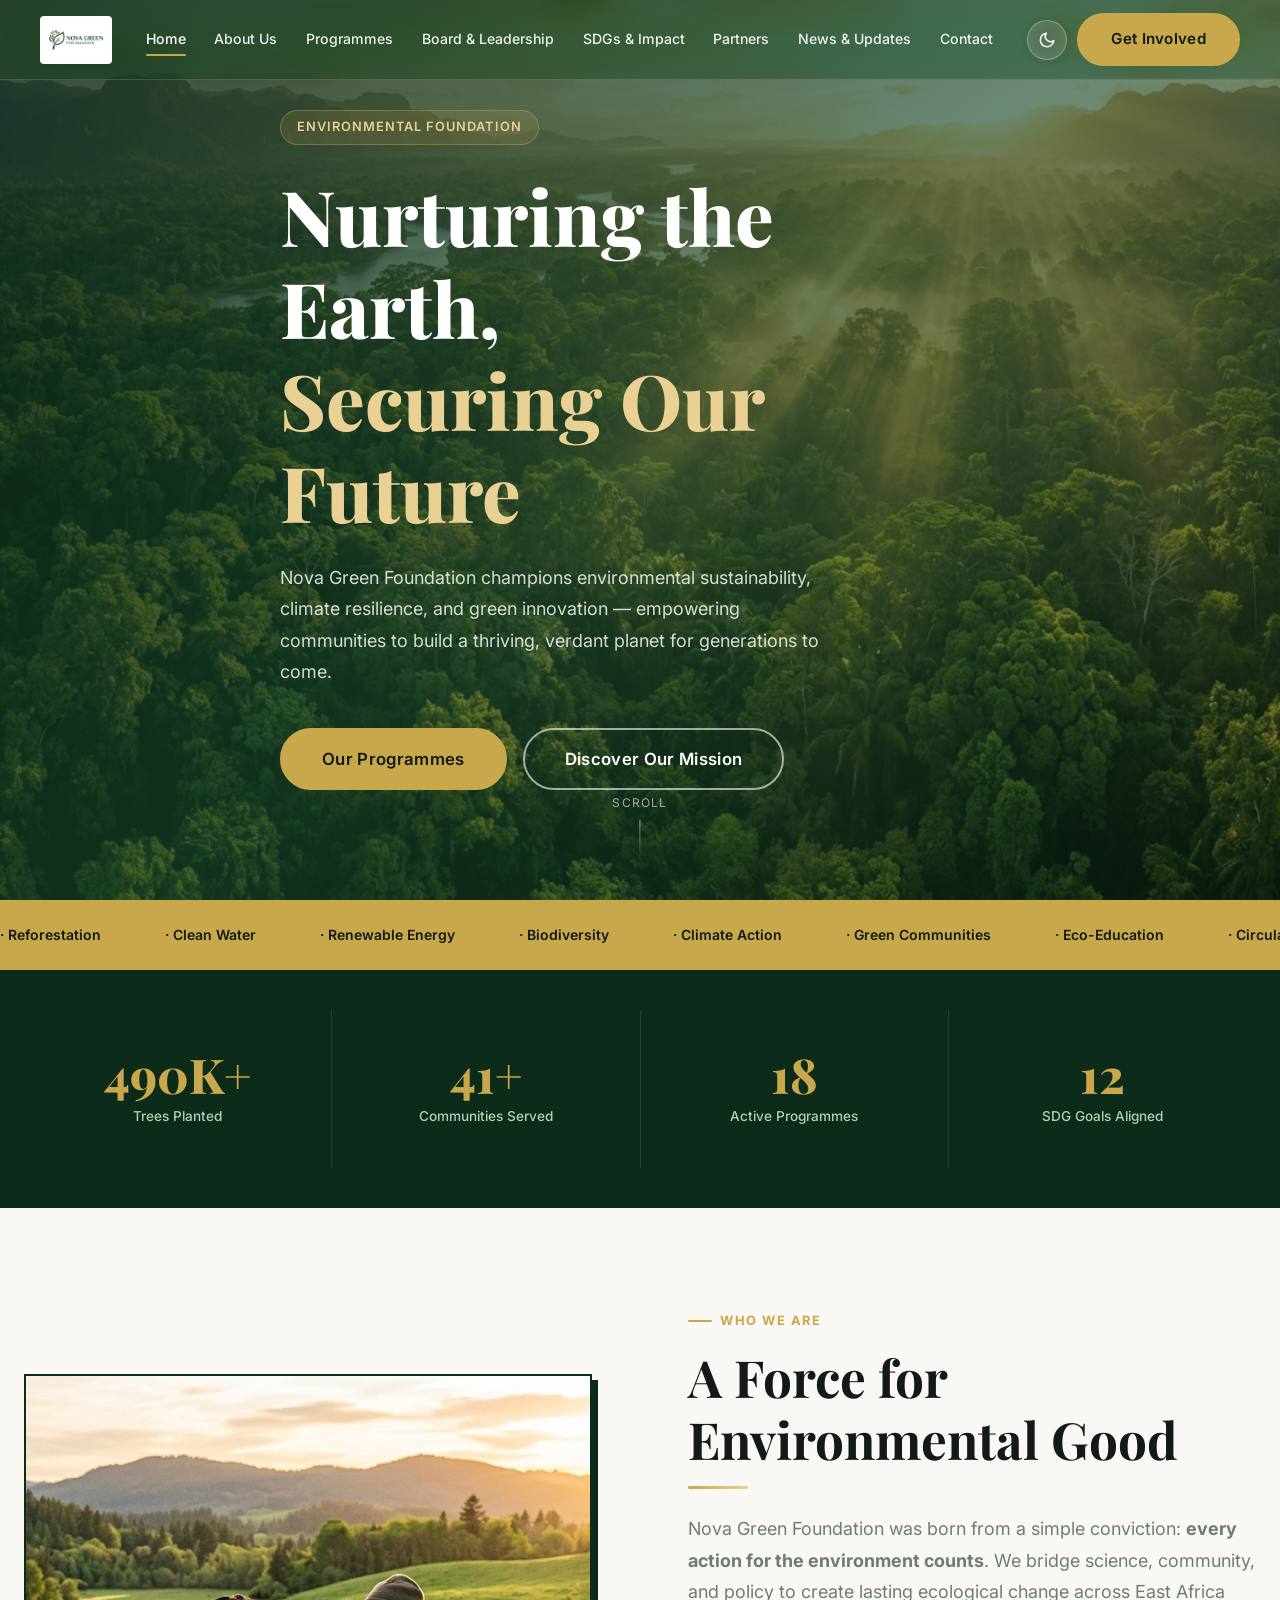
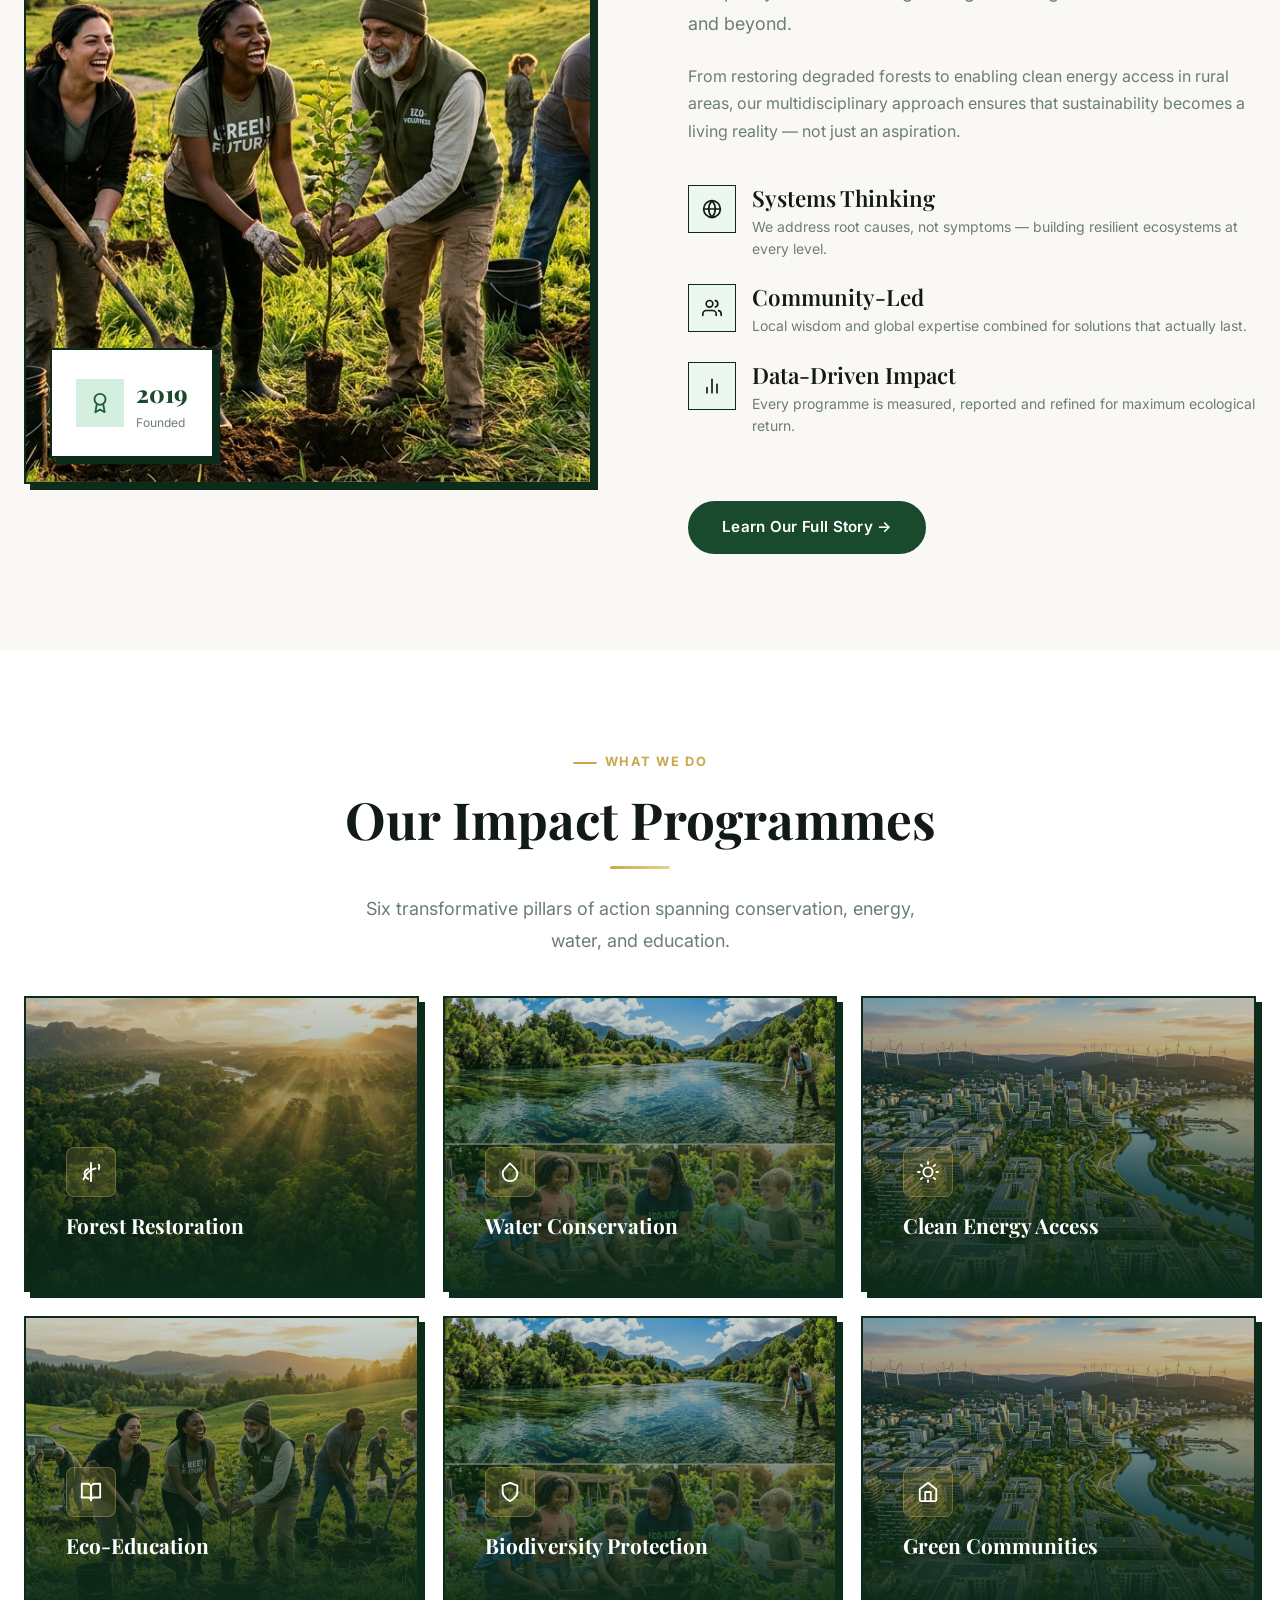
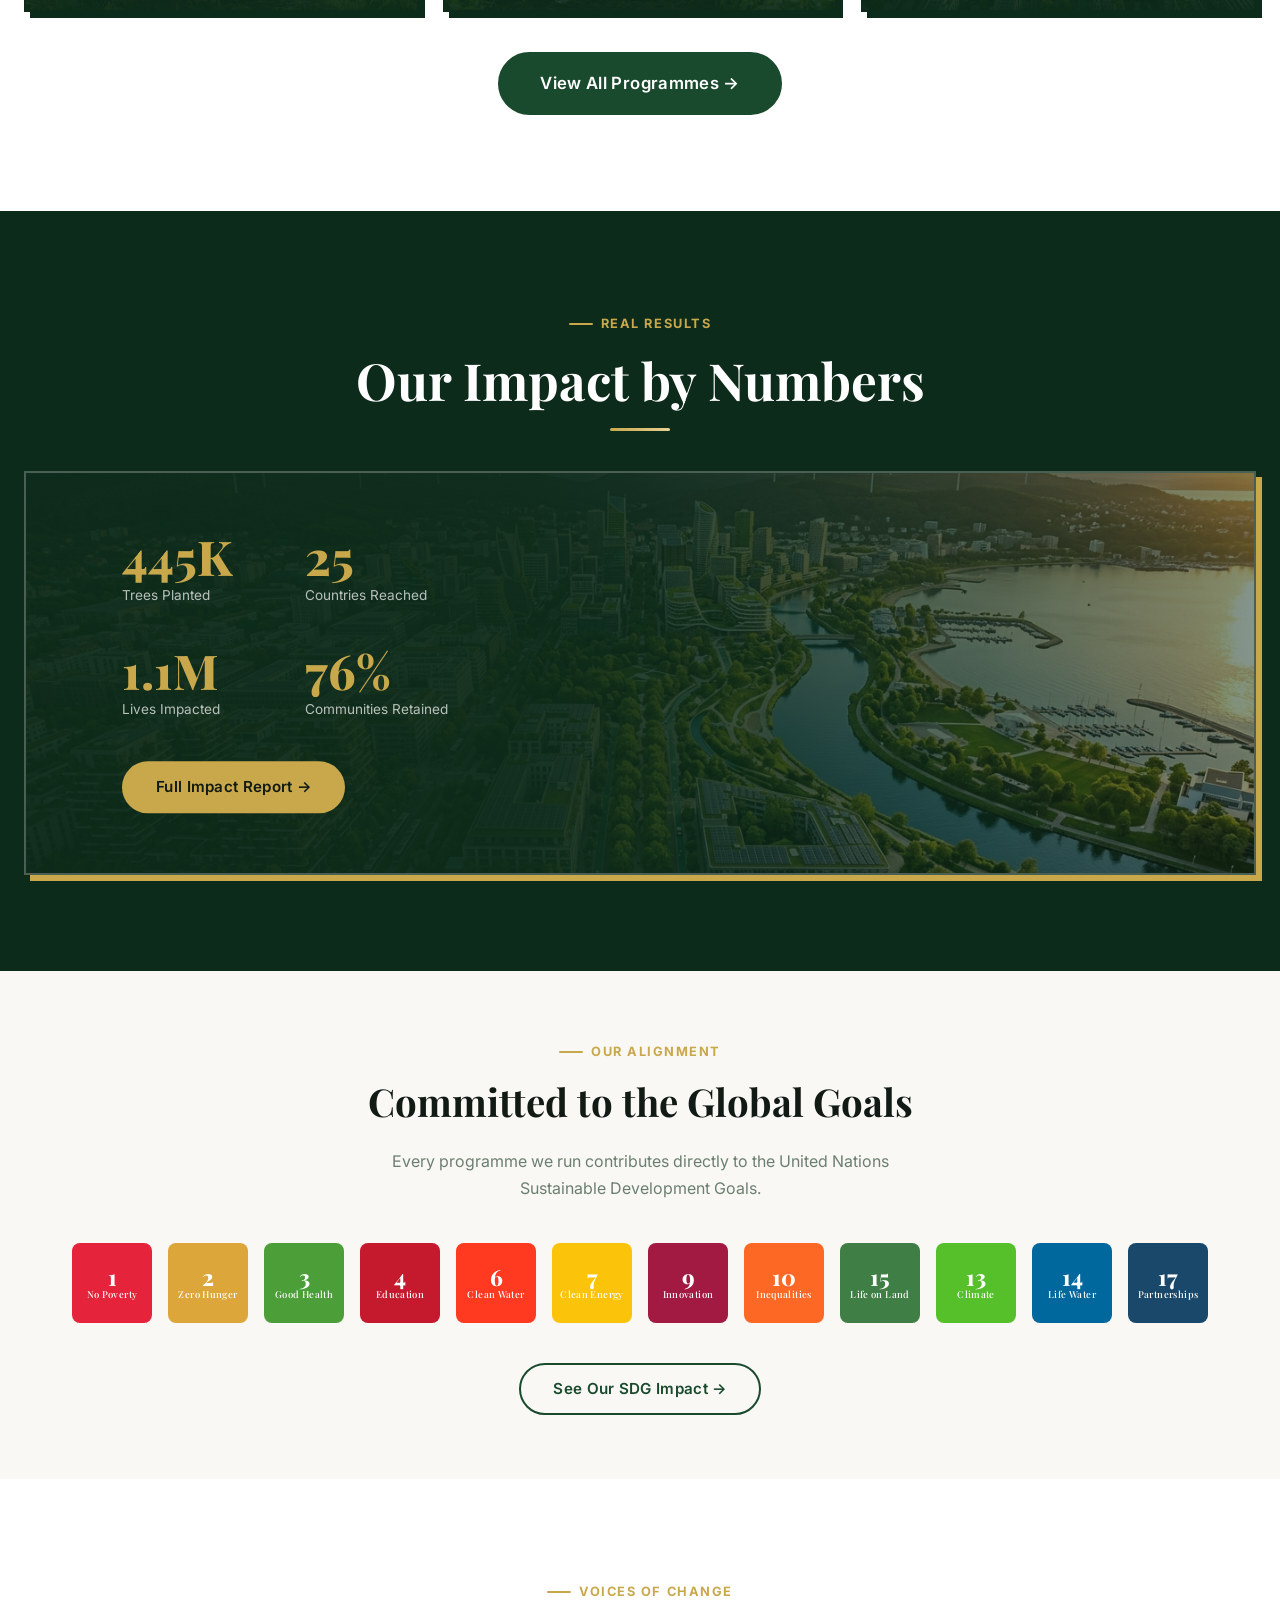
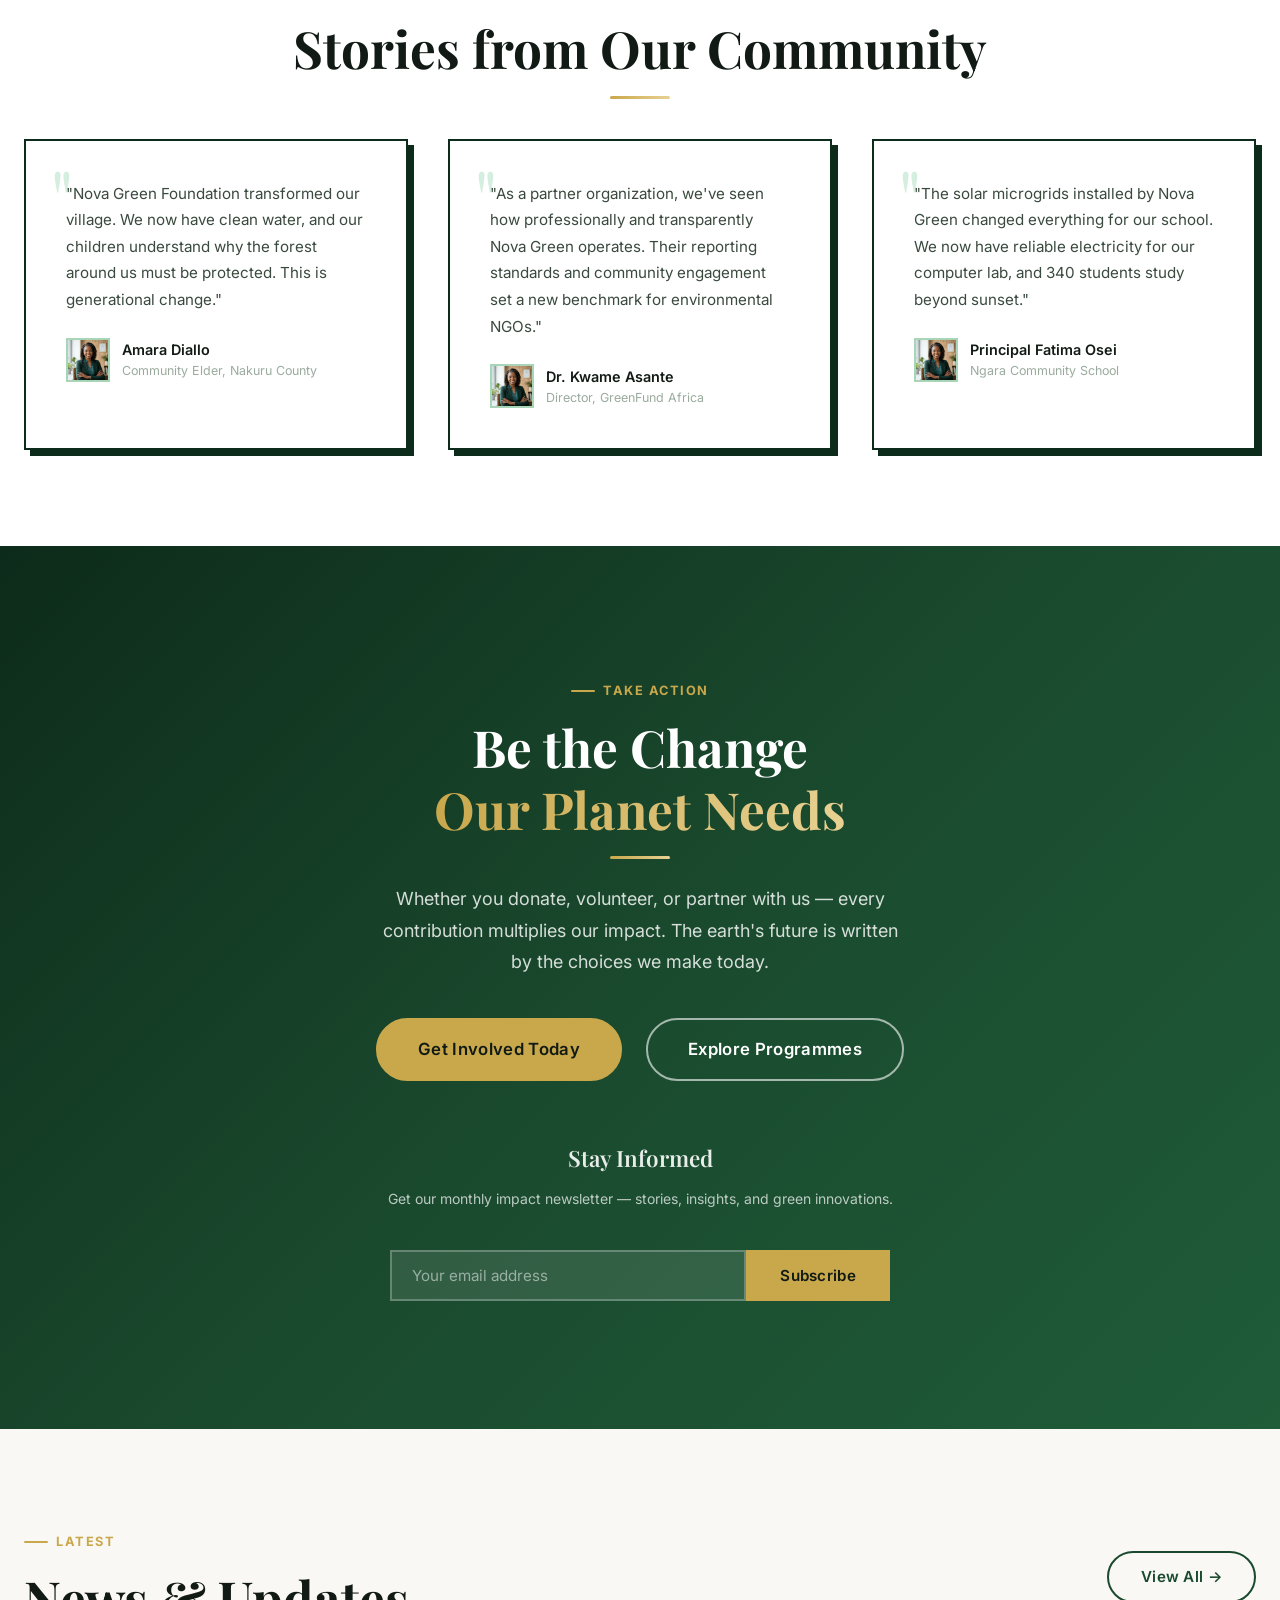
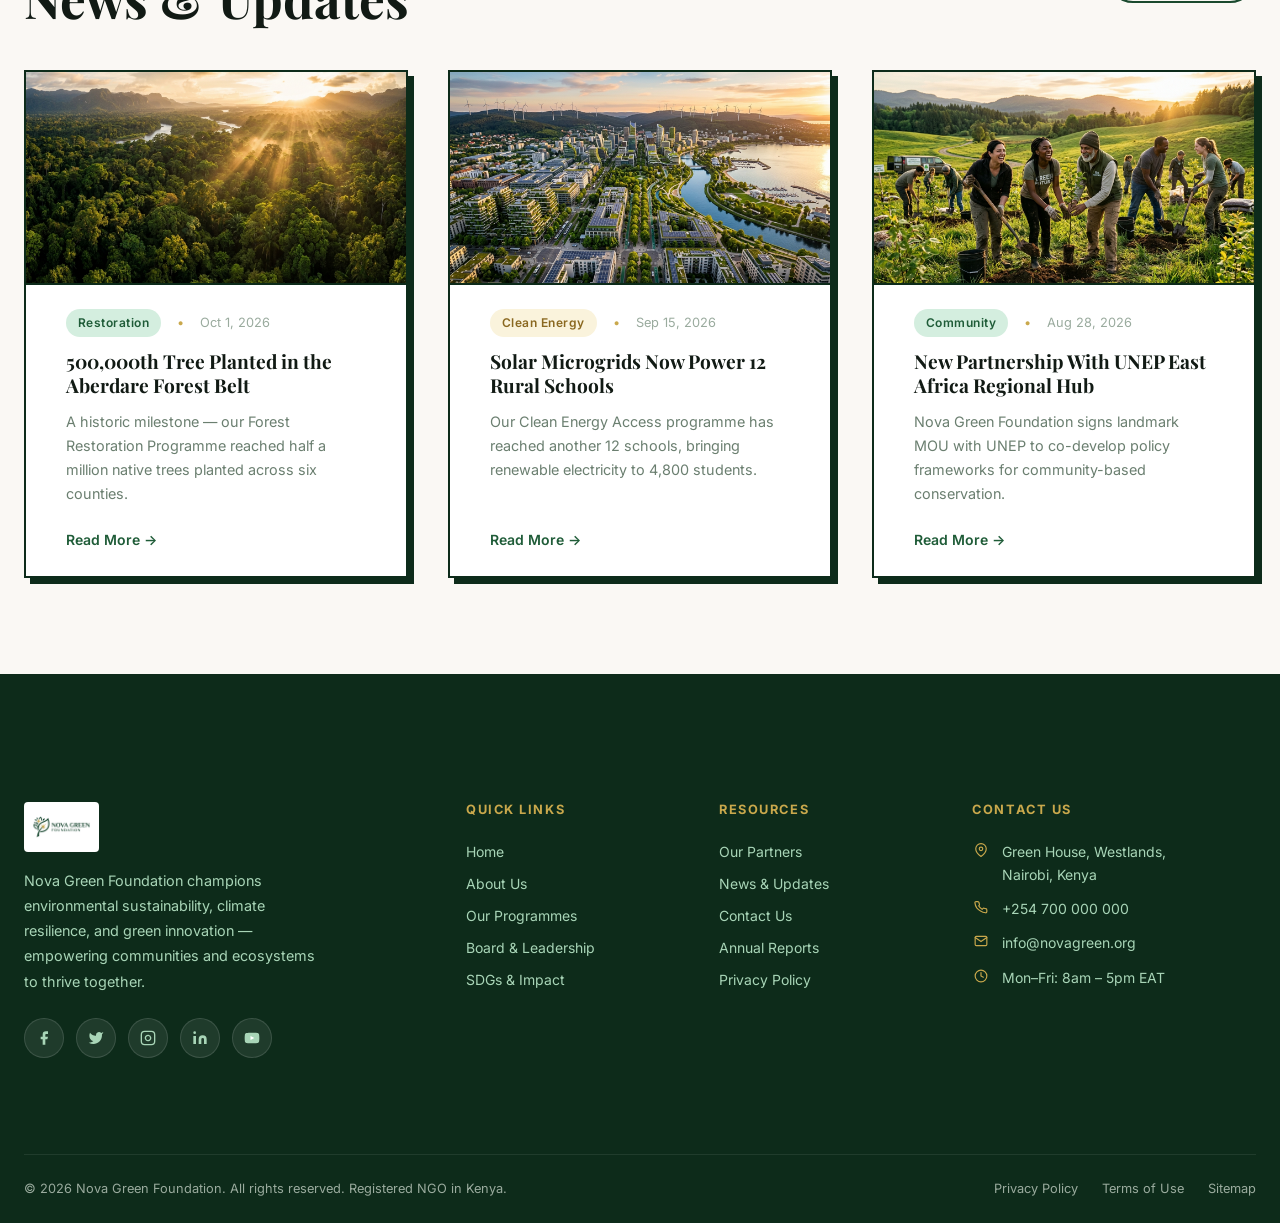
==== index.html @ bece1adc "First version of NOVA site" ====
<!DOCTYPE html>
<html lang="en">
<head>
  <meta charset="UTF-8">
  <meta name="viewport" content="width=device-width, initial-scale=1.0">
  <meta name="description" content="Nova Green Foundation — Championing environmental sustainability, climate action, and green innovation for a thriving planet. Join us in building a greener tomorrow.">
  <meta property="og:title" content="Nova Green Foundation | Building a Greener Tomorrow">
  <meta property="og:description" content="Environmental conservation and sustainability foundation committed to SDGs, climate resilience, and green communities.">
  <meta property="og:type" content="website">
  <title>Nova Green Foundation | Building a Greener Tomorrow</title>
  <script>
    (function() {
      try {
        var s = localStorage.getItem('nova-theme');
        var d = window.matchMedia && window.matchMedia('(prefers-color-scheme: dark)').matches;
        document.documentElement.setAttribute('data-theme', s || (d ? 'dark' : 'light'));
      } catch (e) {}
    })();
  </script>
  <link rel="stylesheet" href="css/global.css">
  <style>
    /* ── Homepage-specific styles ── */
    .home-hero { min-height: 100vh; display: flex; align-items: center; }
    .hero-badge {
      display: inline-flex; align-items: center; gap: 0.5rem;
      background: rgba(201,168,76,0.15); border: 1px solid rgba(201,168,76,0.4);
      color: var(--gold-300); padding: 0.4rem 1rem; border-radius: var(--radius-pill);
      font-size: 0.8rem; font-weight: 600; letter-spacing: 0.08em;
      text-transform: uppercase; margin-bottom: var(--space-md);
    }
    .hero-title { color: white; margin-bottom: var(--space-md); max-width: 720px; }
    .hero-title em { font-style: normal; color: var(--gold-300); }
    .hero-subtitle { color: rgba(255,255,255,0.82); max-width: 560px; margin-bottom: var(--space-lg); }
    .hero-actions { display: flex; gap: var(--space-sm); flex-wrap: wrap; }
    .hero-scroll {
      position: absolute; bottom: 2.5rem; left: 50%;
      transform: translateX(-50%);
      display: flex; flex-direction: column; align-items: center; gap: 0.5rem;
      color: rgba(255,255,255,0.6); font-size: 0.75rem; letter-spacing: 0.1em;
      text-transform: uppercase; cursor: pointer; z-index: 3;
    }
    .scroll-line {
      width: 1px; height: 40px;
      background: linear-gradient(to bottom, rgba(255,255,255,0.6), transparent);
      animation: float 2s ease-in-out infinite;
    }

    /* Mission strip */
    .mission-strip {
      background: var(--accent);
      padding: var(--space-md) 0;
      overflow: hidden;
    }
    .mission-strip-inner {
      display: flex;
      gap: var(--space-xl);
      white-space: nowrap;
      animation: marquee 30s linear infinite;
    }
    @keyframes marquee {
      0% { transform: translateX(0); }
      100% { transform: translateX(-50%); }
    }
    .mission-strip-item {
      display: inline-flex; align-items: center; gap: 0.5rem;
      font-size: 0.875rem; font-weight: 600; color: var(--dark-text);
    }

    /* About section */
    .about-home-grid {
      display: grid; grid-template-columns: 1fr 1fr; gap: var(--space-2xl); align-items: center;
    }
    .about-img-wrapper {
      position: relative; border-radius: 0 !important; overflow: hidden;
      aspect-ratio: 4/5;
      border: 2px solid var(--forest-900);
      box-shadow: 6px 6px 0px var(--forest-900);
    }
    [data-theme="dark"] .about-img-wrapper {
      border-color: rgba(255, 255, 255, 0.25);
      box-shadow: 6px 6px 0px var(--accent);
    }
    .about-img-wrapper img { width: 100%; height: 100%; object-fit: cover; }
    .about-img-badge {
      position: absolute; bottom: var(--space-md); left: var(--space-md);
      background: var(--card-bg); border: 2px solid var(--forest-900);
      border-radius: 0 !important; padding: var(--space-md);
      box-shadow: 4px 4px 0px var(--forest-900);
      display: flex; align-items: center; gap: 0.75rem;
    }
    [data-theme="dark"] .about-img-badge {
      background: #091a12;
      border-color: rgba(255, 255, 255, 0.25);
      box-shadow: 4px 4px 0px var(--accent);
    }
    .about-img-badge-icon {
      width: 48px; height: 48px; background: var(--forest-100);
      border-radius: 0; display: flex; align-items: center; justify-content: center;
      font-size: 1.4rem;
    }
    .about-img-badge-text { font-size: 0.8rem; }
    .about-img-badge-num {
      font-family: var(--font-serif); font-size: 1.5rem; font-weight: 800; color: var(--forest-800);
    }

    /* Values */
    .value-item {
      display: flex; gap: var(--space-sm); margin-bottom: var(--space-md);
    }
    .value-icon {
      width: 48px; height: 48px; min-width: 48px;
      background: var(--forest-50); border: 1px solid var(--forest-900);
      border-radius: 0;
      display: flex; align-items: center; justify-content: center; font-size: 1.2rem;
    }
    [data-theme="dark"] .value-icon {
      background: #0d1e14;
      border-color: rgba(255, 255, 255, 0.2);
    }

    /* Impact section */
    .impact-visual {
      position: relative; border-radius: 0 !important; overflow: hidden; aspect-ratio: 16/9;
      border: 2px solid var(--forest-900);
      box-shadow: 6px 6px 0px var(--forest-900);
    }
    [data-theme="dark"] .impact-visual {
      border-color: rgba(255, 255, 255, 0.25);
      box-shadow: 6px 6px 0px var(--accent);
    }
    .impact-visual img { width: 100%; height: 100%; object-fit: cover; }
    .impact-visual-overlay {
      position: absolute; inset: 0;
      background: linear-gradient(to right, rgba(13,43,26,0.9) 0%, rgba(13,43,26,0.4) 100%);
    }
    .impact-numbers-overlay {
      position: absolute; left: var(--space-2xl); top: 50%; transform: translateY(-50%);
    }

    /* SDG strip */
    .sdg-strip { display: flex; gap: var(--space-sm); flex-wrap: wrap; justify-content: center; }

    /* CTA section */
    .cta-section {
      background: linear-gradient(135deg, var(--forest-900) 0%, var(--forest-800) 50%, var(--forest-700) 100%);
      padding: var(--space-3xl) 0;
      position: relative; overflow: hidden;
    }
    .cta-section::before {
      content: '';
      position: absolute; font-size: 20rem; opacity: 0.03;
      right: -5rem; bottom: -5rem; line-height: 1;
    }

    /* Newsletter */
    .newsletter-form {
      display: flex; gap: 0; max-width: 500px; margin: var(--space-lg) auto 0;
    }
    .newsletter-form .form-input {
      border-radius: 0;
      border: 2px solid rgba(255,255,255,0.25); background: rgba(255,255,255,0.1);
      color: white; flex: 1;
    }
    .newsletter-form .form-input::placeholder { color: rgba(255,255,255,0.5); }
    .newsletter-form .form-input:focus { border-color: var(--accent); box-shadow: none; background: rgba(255,255,255,0.15); }
    .newsletter-form .btn { border-radius: 0; }

    /* Testimonials */
    .testimonial-card {
      background: var(--card-bg); border-radius: 0 !important; padding: var(--space-lg);
      border: 2px solid var(--forest-900) !important;
      box-shadow: 6px 6px 0px var(--forest-900) !important;
      position: relative;
      transition: transform 0.15s ease, box-shadow 0.15s ease !important;
    }
    .testimonial-card:hover {
      transform: translate(-3px, -3px) !important;
      box-shadow: 9px 9px 0px var(--forest-900) !important;
    }
    [data-theme="dark"] .testimonial-card {
      background: #091a12 !important;
      border-color: rgba(255, 255, 255, 0.25) !important;
      box-shadow: 6px 6px 0px var(--accent) !important;
    }
    [data-theme="dark"] .testimonial-card:hover {
      box-shadow: 9px 9px 0px var(--accent) !important;
    }
    .testimonial-card::before {
      content: '"'; font-family: var(--font-serif); font-size: 5rem; line-height: 1;
      color: var(--forest-100); position: absolute; top: 1rem; left: 1.5rem;
    }
    [data-theme="dark"] .testimonial-card::before {
      color: rgba(255, 255, 255, 0.08);
    }
    .testimonial-text {
      font-size: 0.95rem; line-height: 1.75; color: var(--mid-text);
      margin-bottom: var(--space-md); position: relative; z-index: 1;
    }
    .testimonial-author { display: flex; align-items: center; gap: 0.75rem; }
    .testimonial-avatar {
      width: 44px; height: 44px; border-radius: 0; object-fit: cover;
      border: 1px solid var(--forest-900);
      border: 2px solid var(--forest-200);
    }
    .testimonial-name { font-weight: 600; font-size: 0.9rem; }
    .testimonial-role { font-size: 0.78rem; color: var(--muted-text); }

    @media (max-width: 768px) {
      .about-home-grid { grid-template-columns: 1fr; }
      .impact-numbers-overlay { left: var(--space-md); }
      .newsletter-form { flex-direction: column; }
      .newsletter-form .form-input { border-radius: var(--radius-pill); }
      .newsletter-form .btn { border-radius: var(--radius-pill); }
    }
  </style>
</head>
<body>

  <!-- Navigation -->
  <nav class="navbar transparent" id="navbar" role="navigation" aria-label="Main navigation">
    <div class="nav-inner">
      <a href="index.html" class="nav-logo" aria-label="Nova Green Foundation Home">
        <img src="assets/images/logo.jpg" alt="Nova Green Foundation Logo">
      </a>
      <div class="nav-links" role="menubar">
        <a href="index.html"              class="nav-link active"  role="menuitem" data-page="home">Home</a>
        <a href="pages/about.html"        class="nav-link"         role="menuitem" data-page="about">About Us</a>
        <a href="pages/programmes.html"   class="nav-link"         role="menuitem" data-page="programmes">Programmes</a>
        <a href="pages/board.html"        class="nav-link"         role="menuitem" data-page="board">Board & Leadership</a>
        <a href="pages/sdgs.html"         class="nav-link"         role="menuitem" data-page="sdgs">SDGs & Impact</a>
        <a href="pages/partners.html"     class="nav-link"         role="menuitem" data-page="partners">Partners</a>
        <a href="pages/news.html"         class="nav-link"         role="menuitem" data-page="news">News & Updates</a>
        <a href="pages/contact.html"      class="nav-link"         role="menuitem" data-page="contact">Contact</a>
      </div>
      <div class="nav-actions">
        <button class="theme-toggle" id="theme-toggle" aria-label="Toggle light or dark theme" title="Toggle theme">
          <span class="theme-icon sun-icon" aria-hidden="true"><svg width="18" height="18" viewBox="0 0 24 24" fill="none" stroke="currentColor" stroke-width="2" stroke-linecap="round" stroke-linejoin="round"><circle cx="12" cy="12" r="5"></circle><line x1="12" y1="1" x2="12" y2="3"></line><line x1="12" y1="21" x2="12" y2="23"></line><line x1="4.22" y1="4.22" x2="5.64" y2="5.64"></line><line x1="18.36" y1="18.36" x2="19.78" y2="19.78"></line><line x1="1" y1="12" x2="3" y2="12"></line><line x1="21" y1="12" x2="23" y2="12"></line><line x1="4.22" y1="19.78" x2="5.64" y2="18.36"></line><line x1="18.36" y1="5.64" x2="19.78" y2="4.22"></line></svg></span>
          <span class="theme-icon moon-icon" aria-hidden="true"><svg width="18" height="18" viewBox="0 0 24 24" fill="none" stroke="currentColor" stroke-width="2" stroke-linecap="round" stroke-linejoin="round"><path d="M21 12.79A9 9 0 1 1 11.21 3 7 7 0 0 0 21 12.79z"></path></svg></span>
        </button>
        <a href="pages/contact.html" class="btn btn-accent nav-cta" id="nav-donate-btn">Get Involved</a>
        <button class="nav-toggle" id="nav-toggle" aria-label="Toggle mobile menu" aria-expanded="false">
          <span></span><span></span><span></span>
        </button>
      </div>
    </div>
  </nav>
  <div class="nav-mobile" id="nav-mobile">
    <a href="index.html"              class="nav-mobile-link active" data-page="home">Home</a>
    <a href="pages/about.html"        class="nav-mobile-link" data-page="about">About Us</a>
    <a href="pages/programmes.html"   class="nav-mobile-link" data-page="programmes">Programmes</a>
    <a href="pages/board.html"        class="nav-mobile-link" data-page="board">Board & Leadership</a>
    <a href="pages/sdgs.html"         class="nav-mobile-link" data-page="sdgs">SDGs & Impact</a>
    <a href="pages/partners.html"     class="nav-mobile-link" data-page="partners">Partners</a>
    <a href="pages/news.html"         class="nav-mobile-link" data-page="news">News & Updates</a>
    <a href="pages/contact.html"      class="nav-mobile-link" data-page="contact">Contact</a>
    <div class="nav-mobile-actions">
      <button class="mobile-theme-btn" id="mobile-theme-btn" aria-label="Toggle theme">
        <span class="theme-icon sun-icon">Light Mode</span>
        <span class="theme-icon moon-icon">Dark Mode</span>
      </button>
      <a href="pages/contact.html" class="btn btn-accent" style="text-align:center;width:100%">Get Involved</a>
    </div>
  </div>

  <main>
    <!-- ════════════════════ HERO SECTION ════════════════════ -->
    <section class="hero home-hero" id="hero" aria-label="Hero">
      <div class="hero-bg" style="background-image: url('assets/images/hero-forest.jpg')"></div>
      <div class="hero-overlay"></div>
      <div class="container hero-content">
        <div class="hero-badge animate-fadeIn">
          Environmental Foundation
        </div>
        <h1 class="display-1 hero-title animate-fadeInUp delay-1">
          Nurturing the Earth,<br><em>Securing Our Future</em>
        </h1>
        <p class="body-lg hero-subtitle animate-fadeInUp delay-2">
          Nova Green Foundation champions environmental sustainability, climate resilience, and green innovation — empowering communities to build a thriving, verdant planet for generations to come.
        </p>
        <div class="hero-actions animate-fadeInUp delay-3">
          <a href="pages/programmes.html" class="btn btn-accent btn-lg">
            Our Programmes
          </a>
          <a href="pages/about.html" class="btn btn-outline-white btn-lg">
            Discover Our Mission
          </a>
        </div>
      </div>
      <div class="hero-scroll" onclick="document.getElementById('mission-strip').scrollIntoView({behavior:'smooth'})">
        <span>Scroll</span>
        <div class="scroll-line"></div>
      </div>
    </section>

    <!-- ════════════════════ MISSION STRIP ════════════════════ -->
    <div class="mission-strip" id="mission-strip">
      <div class="mission-strip-inner">
        <!-- Repeated for seamless loop -->
        <span class="mission-strip-item">· Reforestation</span>
        <span class="mission-strip-item">· Clean Water</span>
        <span class="mission-strip-item">· Renewable Energy</span>
        <span class="mission-strip-item">· Biodiversity</span>
        <span class="mission-strip-item">· Climate Action</span>
        <span class="mission-strip-item">· Green Communities</span>
        <span class="mission-strip-item">· Eco-Education</span>
        <span class="mission-strip-item">· Circular Economy</span>
        <span class="mission-strip-item">· Reforestation</span>
        <span class="mission-strip-item">· Clean Water</span>
        <span class="mission-strip-item">· Renewable Energy</span>
        <span class="mission-strip-item">· Biodiversity</span>
        <span class="mission-strip-item">· Climate Action</span>
        <span class="mission-strip-item">· Green Communities</span>
        <span class="mission-strip-item">· Eco-Education</span>
        <span class="mission-strip-item">· Circular Economy</span>
      </div>
    </div>

    <!-- ════════════════════ STATS ════════════════════ -->
    <div class="stats-bar" aria-label="Foundation statistics">
      <div class="container">
        <div class="stats-grid">
          <div class="stat-item reveal">
            <span class="stat-number" data-count="500" data-suffix="K+">0</span>
            <div class="stat-label">Trees Planted</div>
          </div>
          <div class="stat-item reveal">
            <span class="stat-number" data-count="42" data-suffix="+">0</span>
            <div class="stat-label">Communities Served</div>
          </div>
          <div class="stat-item reveal">
            <span class="stat-number" data-count="18" data-suffix="">0</span>
            <div class="stat-label">Active Programmes</div>
          </div>
          <div class="stat-item reveal">
            <span class="stat-number" data-count="12" data-suffix="">0</span>
            <div class="stat-label">SDG Goals Aligned</div>
          </div>
        </div>
      </div>
    </div>

    <!-- ════════════════════ ABOUT SECTION ════════════════════ -->
    <section class="section bg-cream" aria-labelledby="about-heading">
      <div class="container">
        <div class="about-home-grid">
          <div class="reveal-left">
            <div class="about-img-wrapper">
              <img src="assets/images/about-hero.jpg" alt="Volunteers planting trees for environmental conservation">
              <div class="about-img-badge">
                <div class="about-img-badge-icon"><svg width="22" height="22" viewBox="0 0 24 24" fill="none" stroke="var(--forest-700)" stroke-width="2" stroke-linecap="round" stroke-linejoin="round"><circle cx="12" cy="8" r="6"/><path d="M15.477 12.89L17 22l-5-3-5 3 1.523-9.11"/></svg></div>
                <div class="about-img-badge-text">
                  <div class="about-img-badge-num">2019</div>
                  <div style="font-size:0.75rem;color:var(--light-text)">Founded</div>
                </div>
              </div>
            </div>
          </div>
          <div class="reveal-right">
            <span class="section-label">Who We Are</span>
            <h2 class="display-2" id="about-heading">
              A Force for<br>Environmental Good
            </h2>
            <div class="gold-divider"></div>
            <p class="body-lg text-light mb-md">
              Nova Green Foundation was born from a simple conviction: <strong>every action for the environment counts</strong>. We bridge science, community, and policy to create lasting ecological change across East Africa and beyond.
            </p>
            <p class="body-md text-light mb-lg">
              From restoring degraded forests to enabling clean energy access in rural areas, our multidisciplinary approach ensures that sustainability becomes a living reality — not just an aspiration.
            </p>

            <div class="value-item">
              <div class="value-icon"><svg width="20" height="20" viewBox="0 0 24 24" fill="none" stroke="currentColor" stroke-width="2" stroke-linecap="round" stroke-linejoin="round"><circle cx="12" cy="12" r="10"/><line x1="2" y1="12" x2="22" y2="12"/><path d="M12 2a15.3 15.3 0 0 1 4 10 15.3 15.3 0 0 1-4 10 15.3 15.3 0 0 1-4-10 15.3 15.3 0 0 1 4-10z"/></svg></div>
              <div>
                <h3 class="heading-3 mb-sm" style="margin-bottom:0.25rem">Systems Thinking</h3>
                <p class="body-sm text-light">We address root causes, not symptoms — building resilient ecosystems at every level.</p>
              </div>
            </div>
            <div class="value-item">
              <div class="value-icon"><svg width="20" height="20" viewBox="0 0 24 24" fill="none" stroke="currentColor" stroke-width="2" stroke-linecap="round" stroke-linejoin="round"><path d="M17 21v-2a4 4 0 0 0-4-4H5a4 4 0 0 0-4 4v2"/><circle cx="9" cy="7" r="4"/><path d="M23 21v-2a4 4 0 0 0-3-3.87"/><path d="M16 3.13a4 4 0 0 1 0 7.75"/></svg></div>
              <div>
                <h3 class="heading-3" style="margin-bottom:0.25rem">Community-Led</h3>
                <p class="body-sm text-light">Local wisdom and global expertise combined for solutions that actually last.</p>
              </div>
            </div>
            <div class="value-item">
              <div class="value-icon"><svg width="20" height="20" viewBox="0 0 24 24" fill="none" stroke="currentColor" stroke-width="2" stroke-linecap="round" stroke-linejoin="round"><line x1="18" y1="20" x2="18" y2="10"/><line x1="12" y1="20" x2="12" y2="4"/><line x1="6" y1="20" x2="6" y2="14"/></svg></div>
              <div>
                <h3 class="heading-3" style="margin-bottom:0.25rem">Data-Driven Impact</h3>
                <p class="body-sm text-light">Every programme is measured, reported and refined for maximum ecological return.</p>
              </div>
            </div>

            <a href="pages/about.html" class="btn btn-primary mt-lg">Learn Our Full Story →</a>
          </div>
        </div>
      </div>
    </section>

    <!-- ════════════════════ PROGRAMMES PREVIEW ════════════════════ -->
    <section class="section" aria-labelledby="programmes-heading">
      <div class="container">
        <div class="text-center mb-lg reveal">
          <span class="section-label">What We Do</span>
          <h2 class="display-2" id="programmes-heading">Our Impact Programmes</h2>
          <div class="gold-divider center"></div>
          <p class="body-lg text-light" style="max-width:600px;margin:0 auto">
            Six transformative pillars of action spanning conservation, energy, water, and education.
          </p>
        </div>
        <div class="grid-3" style="gap:var(--space-md)">
          <div class="programme-card reveal delay-1">
            <div class="programme-card-bg" style="background-image:url('assets/images/hero-forest.jpg')"></div>
            <div class="programme-card-overlay"></div>
            <div class="programme-card-content">
              <div class="programme-icon"><svg width="22" height="22" viewBox="0 0 24 24" fill="none" stroke="currentColor" stroke-width="2" stroke-linecap="round" stroke-linejoin="round"><path d="M17 8C8 10 5.9 16.17 3.82 19.98"/><path d="M20.5 9c.8-1.7.8-3.3 0-5"/><path d="M12 2v20"/><path d="M9 19.4c-2.3-.8-4-2.7-4-5.4 0-3.9 3.1-5 4-5"/></svg></div>
              <div class="programme-title">Forest Restoration</div>
              <div class="programme-desc">Rehabilitating degraded ecosystems through native species planting, invasive species removal, and long-term forest stewardship programmes.</div>
            </div>
          </div>
          <div class="programme-card reveal delay-2">
            <div class="programme-card-bg" style="background-image:url('assets/images/programmes-hero.jpg')"></div>
            <div class="programme-card-overlay"></div>
            <div class="programme-card-content">
              <div class="programme-icon"><svg width="22" height="22" viewBox="0 0 24 24" fill="none" stroke="currentColor" stroke-width="2" stroke-linecap="round" stroke-linejoin="round"><path d="M12 2.69l5.66 5.66a8 8 0 1 1-11.31 0z"/></svg></div>
              <div class="programme-title">Water Conservation</div>
              <div class="programme-desc">Protecting watershed integrity, restoring riverbanks, and delivering clean water solutions to underserved rural communities.</div>
            </div>
          </div>
          <div class="programme-card reveal delay-3">
            <div class="programme-card-bg" style="background-image:url('assets/images/sdg-hero.jpg')"></div>
            <div class="programme-card-overlay"></div>
            <div class="programme-card-content">
              <div class="programme-icon"><svg width="22" height="22" viewBox="0 0 24 24" fill="none" stroke="currentColor" stroke-width="2" stroke-linecap="round" stroke-linejoin="round"><circle cx="12" cy="12" r="5"/><line x1="12" y1="1" x2="12" y2="3"/><line x1="12" y1="21" x2="12" y2="23"/><line x1="4.22" y1="4.22" x2="5.64" y2="5.64"/><line x1="18.36" y1="18.36" x2="19.78" y2="19.78"/><line x1="1" y1="12" x2="3" y2="12"/><line x1="21" y1="12" x2="23" y2="12"/><line x1="4.22" y1="19.78" x2="5.64" y2="18.36"/><line x1="18.36" y1="5.64" x2="19.78" y2="4.22"/></svg></div>
              <div class="programme-title">Clean Energy Access</div>
              <div class="programme-desc">Installing solar microgrids and biogas systems, replacing charcoal with sustainable cooking solutions for 10,000+ households.</div>
            </div>
          </div>
          <div class="programme-card reveal delay-4">
            <div class="programme-card-bg" style="background-image:url('assets/images/about-hero.jpg')"></div>
            <div class="programme-card-overlay"></div>
            <div class="programme-card-content">
              <div class="programme-icon"><svg width="22" height="22" viewBox="0 0 24 24" fill="none" stroke="currentColor" stroke-width="2" stroke-linecap="round" stroke-linejoin="round"><path d="M2 3h6a4 4 0 0 1 4 4v14a3 3 0 0 0-3-3H2z"/><path d="M22 3h-6a4 4 0 0 0-4 4v14a3 3 0 0 1 3-3h7z"/></svg></div>
              <div class="programme-title">Eco-Education</div>
              <div class="programme-desc">School curriculum integration, teacher training, and youth environmental leadership camps across 120 partner schools.</div>
            </div>
          </div>
          <div class="programme-card reveal delay-5">
            <div class="programme-card-bg" style="background-image:url('assets/images/programmes-hero.jpg')"></div>
            <div class="programme-card-overlay"></div>
            <div class="programme-card-content">
              <div class="programme-icon"><svg width="22" height="22" viewBox="0 0 24 24" fill="none" stroke="currentColor" stroke-width="2" stroke-linecap="round" stroke-linejoin="round"><path d="M12 22s8-4 8-10V5l-8-3-8 3v7c0 6 8 10 8 10z"/></svg></div>
              <div class="programme-title">Biodiversity Protection</div>
              <div class="programme-desc">Wildlife corridor creation, pollinator habitat restoration, and community-based conservation ranger programmes.</div>
            </div>
          </div>
          <div class="programme-card reveal delay-6">
            <div class="programme-card-bg" style="background-image:url('assets/images/sdg-hero.jpg')"></div>
            <div class="programme-card-overlay"></div>
            <div class="programme-card-content">
              <div class="programme-icon"><svg width="22" height="22" viewBox="0 0 24 24" fill="none" stroke="currentColor" stroke-width="2" stroke-linecap="round" stroke-linejoin="round"><path d="M3 9l9-7 9 7v11a2 2 0 0 1-2 2H5a2 2 0 0 1-2-2z"/><polyline points="9 22 9 12 15 12 15 22"/></svg></div>
              <div class="programme-title">Green Communities</div>
              <div class="programme-desc">Urban greening, waste reduction, composting networks, and climate-resilient agriculture for food-secure communities.</div>
            </div>
          </div>
        </div>
        <div class="text-center mt-lg reveal">
          <a href="pages/programmes.html" class="btn btn-primary btn-lg">View All Programmes →</a>
        </div>
      </div>
    </section>

    <!-- ════════════════════ IMPACT SECTION ════════════════════ -->
    <section class="section bg-forest-dark" aria-labelledby="impact-heading">
      <div class="container">
        <div class="text-center mb-lg reveal">
          <span class="section-label" style="color:var(--accent)">Real Results</span>
          <h2 class="display-2 text-white" id="impact-heading">Our Impact by Numbers</h2>
          <div class="gold-divider center"></div>
        </div>
        <div style="position:relative;border:2px solid rgba(255,255,255,0.25);box-shadow:6px 6px 0px var(--accent);overflow:hidden;">
          <img src="assets/images/sdg-hero.jpg" alt="Sustainable city with solar panels and green spaces" style="width:100%;height:400px;object-fit:cover;">
          <div style="position:absolute;inset:0;background:linear-gradient(to right, rgba(13,43,26,0.95) 40%, rgba(13,43,26,0.5) 100%);"></div>
          <div style="position:absolute;top:50%;left:var(--space-2xl);transform:translateY(-50%);color:white;" class="reveal-left">
            <div style="display:grid;grid-template-columns:1fr 1fr;gap:var(--space-lg);max-width:500px;">
              <div>
                <div class="stat-number" style="color:var(--accent)" data-count="500" data-suffix="K">0</div>
                <div style="font-size:0.85rem;color:rgba(255,255,255,0.7);margin-top:0.3rem">Trees Planted</div>
              </div>
              <div>
                <div class="stat-number" style="color:var(--accent)" data-count="28" data-suffix="">0</div>
                <div style="font-size:0.85rem;color:rgba(255,255,255,0.7);margin-top:0.3rem">Countries Reached</div>
              </div>
              <div>
                <div class="stat-number" style="color:var(--accent)" data-count="1.2" data-suffix="M" data-decimals="1">0</div>
                <div style="font-size:0.85rem;color:rgba(255,255,255,0.7);margin-top:0.3rem">Lives Impacted</div>
              </div>
              <div>
                <div class="stat-number" style="color:var(--accent)" data-count="85" data-suffix="%">0</div>
                <div style="font-size:0.85rem;color:rgba(255,255,255,0.7);margin-top:0.3rem">Communities Retained</div>
              </div>
            </div>
            <a href="pages/sdgs.html" class="btn btn-accent mt-lg">Full Impact Report →</a>
          </div>
        </div>
      </div>
    </section>

    <!-- ════════════════════ SDG STRIP ════════════════════ -->
    <section class="section-sm bg-cream" aria-labelledby="sdg-heading">
      <div class="container text-center">
        <span class="section-label">Our Alignment</span>
        <h2 class="heading-1 mb-md" id="sdg-heading">Committed to the Global Goals</h2>
        <p class="body-md text-light mb-lg" style="max-width:540px;margin:0 auto var(--space-lg)">
          Every programme we run contributes directly to the United Nations Sustainable Development Goals.
        </p>
        <div class="sdg-strip reveal">
          <div class="sdg-badge" style="background:#e5243b" data-tooltip="No Poverty">1<span>No Poverty</span></div>
          <div class="sdg-badge" style="background:#dda63a" data-tooltip="Zero Hunger">2<span>Zero Hunger</span></div>
          <div class="sdg-badge" style="background:#4c9f38" data-tooltip="Good Health">3<span>Good Health</span></div>
          <div class="sdg-badge" style="background:#c5192d" data-tooltip="Quality Education">4<span>Education</span></div>
          <div class="sdg-badge" style="background:#ff3a21" data-tooltip="Clean Water">6<span>Clean Water</span></div>
          <div class="sdg-badge" style="background:#fcc30b" data-tooltip="Affordable Energy">7<span>Clean Energy</span></div>
          <div class="sdg-badge" style="background:#a21942" data-tooltip="Industry & Innovation">9<span>Innovation</span></div>
          <div class="sdg-badge" style="background:#fd6925" data-tooltip="Reduced Inequalities">10<span>Inequalities</span></div>
          <div class="sdg-badge" style="background:#3f7e44" data-tooltip="Life on Land">15<span>Life on Land</span></div>
          <div class="sdg-badge" style="background:#56c02b" data-tooltip="Climate Action">13<span>Climate</span></div>
          <div class="sdg-badge" style="background:#00689d" data-tooltip="Life Below Water">14<span>Life Water</span></div>
          <div class="sdg-badge" style="background:#19486a" data-tooltip="Partnerships">17<span>Partnerships</span></div>
        </div>
        <a href="pages/sdgs.html" class="btn btn-outline mt-lg">See Our SDG Impact →</a>
      </div>
    </section>

    <!-- ════════════════════ TESTIMONIALS ════════════════════ -->
    <section class="section" aria-labelledby="testimonials-heading">
      <div class="container">
        <div class="text-center mb-lg reveal">
          <span class="section-label">Voices of Change</span>
          <h2 class="display-2" id="testimonials-heading">Stories from Our Community</h2>
          <div class="gold-divider center"></div>
        </div>
        <div class="grid-3">
          <div class="testimonial-card reveal delay-1">
            <p class="testimonial-text">
              "Nova Green Foundation transformed our village. We now have clean water, and our children understand why the forest around us must be protected. This is generational change."
            </p>
            <div class="testimonial-author">
              <img src="assets/images/team-1.jpg" alt="Community member portrait" class="testimonial-avatar">
              <div>
                <div class="testimonial-name">Amara Diallo</div>
                <div class="testimonial-role">Community Elder, Nakuru County</div>
              </div>
            </div>
          </div>
          <div class="testimonial-card reveal delay-2">
            <p class="testimonial-text">
              "As a partner organization, we've seen how professionally and transparently Nova Green operates. Their reporting standards and community engagement set a new benchmark for environmental NGOs."
            </p>
            <div class="testimonial-author">
              <img src="assets/images/team-1.jpg" alt="Partner organization representative" class="testimonial-avatar">
              <div>
                <div class="testimonial-name">Dr. Kwame Asante</div>
                <div class="testimonial-role">Director, GreenFund Africa</div>
              </div>
            </div>
          </div>
          <div class="testimonial-card reveal delay-3">
            <p class="testimonial-text">
              "The solar microgrids installed by Nova Green changed everything for our school. We now have reliable electricity for our computer lab, and 340 students study beyond sunset."
            </p>
            <div class="testimonial-author">
              <img src="assets/images/team-1.jpg" alt="School principal portrait" class="testimonial-avatar">
              <div>
                <div class="testimonial-name">Principal Fatima Osei</div>
                <div class="testimonial-role">Ngara Community School</div>
              </div>
            </div>
          </div>
        </div>
      </div>
    </section>

    <!-- ════════════════════ CTA SECTION ════════════════════ -->
    <section class="cta-section" aria-labelledby="cta-heading">
      <div class="container text-center">
        <div class="reveal">
          <span class="section-label" style="color:var(--accent)">Take Action</span>
          <h2 class="display-2 text-white" id="cta-heading">
            Be the Change<br><span class="shimmer-gold">Our Planet Needs</span>
          </h2>
          <div class="gold-divider center"></div>
          <p class="body-lg text-white" style="opacity:0.82;max-width:540px;margin:0 auto var(--space-lg)">
            Whether you donate, volunteer, or partner with us — every contribution multiplies our impact. The earth's future is written by the choices we make today.
          </p>
          <div class="flex-center gap-md flex-wrap">
            <a href="pages/contact.html" class="btn btn-accent btn-lg">
              Get Involved Today
            </a>
            <a href="pages/programmes.html" class="btn btn-outline-white btn-lg">
              Explore Programmes
            </a>
          </div>
        </div>

        <div class="reveal mt-xl" style="max-width:540px;margin:var(--space-xl) auto 0">
          <h3 class="heading-3 text-white mb-sm" style="opacity:0.9">Stay Informed</h3>
          <p class="body-sm text-white" style="opacity:0.7;margin-bottom:var(--space-sm)">Get our monthly impact newsletter — stories, insights, and green innovations.</p>
          <form class="newsletter-form" id="newsletter-form" aria-label="Newsletter subscription">
            <input type="email" class="form-input" placeholder="Your email address" required aria-label="Email address">
            <button type="submit" class="btn btn-accent" id="newsletter-submit-btn">Subscribe</button>
          </form>
        </div>
      </div>
    </section>

    <!-- ════════════════════ LATEST NEWS ════════════════════ -->
    <section class="section bg-cream" aria-labelledby="news-heading">
      <div class="container">
        <div class="flex-between mb-lg">
          <div>
            <span class="section-label">Latest</span>
            <h2 class="display-2" id="news-heading">News & Updates</h2>
          </div>
          <a href="pages/news.html" class="btn btn-outline">View All →</a>
        </div>
        <div class="grid-3">
          <article class="blog-card reveal delay-1">
            <div class="blog-card-img">
              <img src="assets/images/hero-forest.jpg" alt="Forest restoration project">
            </div>
            <div class="blog-card-body">
              <div class="blog-meta">
                <span class="badge badge-green">Restoration</span>
                <span class="blog-meta-dot">•</span>
                <time datetime="2026-10-01">Oct 1, 2026</time>
              </div>
              <h3 class="blog-card-title">500,000th Tree Planted in the Aberdare Forest Belt</h3>
              <p class="blog-card-excerpt">A historic milestone — our Forest Restoration Programme reached half a million native trees planted across six counties.</p>
              <a href="pages/news.html" class="blog-card-link">Read More →</a>
            </div>
          </article>
          <article class="blog-card reveal delay-2">
            <div class="blog-card-img">
              <img src="assets/images/sdg-hero.jpg" alt="Solar panel installation">
            </div>
            <div class="blog-card-body">
              <div class="blog-meta">
                <span class="badge badge-gold">Clean Energy</span>
                <span class="blog-meta-dot">•</span>
                <time datetime="2026-09-15">Sep 15, 2026</time>
              </div>
              <h3 class="blog-card-title">Solar Microgrids Now Power 12 Rural Schools</h3>
              <p class="blog-card-excerpt">Our Clean Energy Access programme has reached another 12 schools, bringing renewable electricity to 4,800 students.</p>
              <a href="pages/news.html" class="blog-card-link">Read More →</a>
            </div>
          </article>
          <article class="blog-card reveal delay-3">
            <div class="blog-card-img">
              <img src="assets/images/about-hero.jpg" alt="Community workshop">
            </div>
            <div class="blog-card-body">
              <div class="blog-meta">
                <span class="badge badge-green">Community</span>
                <span class="blog-meta-dot">•</span>
                <time datetime="2026-08-28">Aug 28, 2026</time>
              </div>
              <h3 class="blog-card-title">New Partnership With UNEP East Africa Regional Hub</h3>
              <p class="blog-card-excerpt">Nova Green Foundation signs landmark MOU with UNEP to co-develop policy frameworks for community-based conservation.</p>
              <a href="pages/news.html" class="blog-card-link">Read More →</a>
            </div>
          </article>
        </div>
      </div>
    </section>
  </main>

  <!-- ════════════════════ FOOTER ════════════════════ -->
  <footer class="footer" role="contentinfo">
    <div class="container">
      <div class="footer-grid">
        <div>
          <img src="assets/images/logo.jpg" alt="Nova Green Foundation" style="height:50px;width:auto;margin-bottom:var(--space-sm);border-radius:var(--radius-sm);">
          <p class="footer-brand-desc">
            Nova Green Foundation champions environmental sustainability, climate resilience, and green innovation — empowering communities and ecosystems to thrive together.
          </p>
          <div class="footer-social" aria-label="Social media links">
            <a href="https://facebook.com" target="_blank" rel="noopener" class="social-btn" aria-label="Facebook" title="Follow us on Facebook">
              <svg width="16" height="16" viewBox="0 0 24 24" fill="currentColor"><path d="M18 2h-3a5 5 0 00-5 5v3H7v4h3v8h4v-8h3l1-4h-4V7a1 1 0 011-1h3z"/></svg>
            </a>
            <a href="https://twitter.com" target="_blank" rel="noopener" class="social-btn" aria-label="Twitter/X" title="Follow us on Twitter">
              <svg width="16" height="16" viewBox="0 0 24 24" fill="currentColor"><path d="M23 3a10.9 10.9 0 01-3.14 1.53 4.48 4.48 0 00-7.86 3v1A10.66 10.66 0 013 4s-4 9 5 13a11.64 11.64 0 01-7 2c9 5 20 0 20-11.5a4.5 4.5 0 00-.08-.83A7.72 7.72 0 0023 3z"/></svg>
            </a>
            <a href="https://instagram.com" target="_blank" rel="noopener" class="social-btn" aria-label="Instagram" title="Follow us on Instagram">
              <svg width="16" height="16" viewBox="0 0 24 24" fill="none" stroke="currentColor" stroke-width="2"><rect x="2" y="2" width="20" height="20" rx="5" ry="5"/><path d="M16 11.37A4 4 0 1112.63 8 4 4 0 0116 11.37z"/><line x1="17.5" y1="6.5" x2="17.51" y2="6.5"/></svg>
            </a>
            <a href="https://linkedin.com" target="_blank" rel="noopener" class="social-btn" aria-label="LinkedIn" title="Follow us on LinkedIn">
              <svg width="16" height="16" viewBox="0 0 24 24" fill="currentColor"><path d="M16 8a6 6 0 016 6v7h-4v-7a2 2 0 00-2-2 2 2 0 00-2 2v7h-4v-7a6 6 0 016-6zM2 9h4v12H2z"/><circle cx="4" cy="4" r="2"/></svg>
            </a>
            <a href="https://youtube.com" target="_blank" rel="noopener" class="social-btn" aria-label="YouTube" title="Watch us on YouTube">
              <svg width="16" height="16" viewBox="0 0 24 24" fill="currentColor"><path d="M22.54 6.42a2.78 2.78 0 00-1.95-1.96C18.88 4 12 4 12 4s-6.88 0-8.59.46A2.78 2.78 0 001.46 6.42 29 29 0 001 12a29 29 0 00.46 5.58 2.78 2.78 0 001.95 1.96C5.12 20 12 20 12 20s6.88 0 8.59-.46a2.78 2.78 0 001.95-1.96A29 29 0 0023 12a29 29 0 00-.46-5.58z"/><polygon points="9.75,15.02 15.5,12 9.75,8.98 9.75,15.02" fill="white"/></svg>
            </a>
          </div>
        </div>
        <div>
          <h3 class="footer-heading">Quick Links</h3>
          <nav class="footer-links" aria-label="Footer quick links">
            <a href="index.html"              class="footer-link">Home</a>
            <a href="pages/about.html"        class="footer-link">About Us</a>
            <a href="pages/programmes.html"   class="footer-link">Our Programmes</a>
            <a href="pages/board.html"        class="footer-link">Board & Leadership</a>
            <a href="pages/sdgs.html"         class="footer-link">SDGs & Impact</a>
          </nav>
        </div>
        <div>
          <h3 class="footer-heading">Resources</h3>
          <nav class="footer-links" aria-label="Footer resources">
            <a href="pages/partners.html"     class="footer-link">Our Partners</a>
            <a href="pages/news.html"         class="footer-link">News & Updates</a>
            <a href="pages/contact.html"      class="footer-link">Contact Us</a>
            <a href="#"                        class="footer-link">Annual Reports</a>
            <a href="#"                        class="footer-link">Privacy Policy</a>
          </nav>
        </div>
        <div>
          <h3 class="footer-heading">Contact Us</h3>
          <div class="footer-contact-item">
            <span class="footer-contact-icon"><svg width="14" height="14" viewBox="0 0 24 24" fill="none" stroke="currentColor" stroke-width="2" stroke-linecap="round" stroke-linejoin="round"><path d="M21 10c0 7-9 13-9 13s-9-6-9-13a9 9 0 0 1 18 0z"/><circle cx="12" cy="10" r="3"/></svg></span>
            <span>Green House, Westlands,<br>Nairobi, Kenya</span>
          </div>
          <div class="footer-contact-item">
            <span class="footer-contact-icon"><svg width="14" height="14" viewBox="0 0 24 24" fill="none" stroke="currentColor" stroke-width="2" stroke-linecap="round" stroke-linejoin="round"><path d="M22 16.92v3a2 2 0 0 1-2.18 2 19.79 19.79 0 0 1-8.63-3.07A19.5 19.5 0 0 1 4.69 13.5a19.79 19.79 0 0 1-3.07-8.67A2 2 0 0 1 3.6 2.69h3a2 2 0 0 1 2 1.72c.127.96.361 1.903.7 2.81a2 2 0 0 1-.45 2.11L7.91 9.91a16 16 0 0 0 6 6l1.27-1.27a2 2 0 0 1 2.11-.45c.907.339 1.85.573 2.81.7A2 2 0 0 1 22 16.92z"/></svg></span>
            <span>+254 700 000 000</span>
          </div>
          <div class="footer-contact-item">
            <span class="footer-contact-icon"><svg width="14" height="14" viewBox="0 0 24 24" fill="none" stroke="currentColor" stroke-width="2" stroke-linecap="round" stroke-linejoin="round"><path d="M4 4h16c1.1 0 2 .9 2 2v12c0 1.1-.9 2-2 2H4c-1.1 0-2-.9-2-2V6c0-1.1.9-2 2-2z"/><polyline points="22,6 12,13 2,6"/></svg></span>
            <span>info@novagreen.org</span>
          </div>
          <div class="footer-contact-item">
            <span class="footer-contact-icon"><svg width="14" height="14" viewBox="0 0 24 24" fill="none" stroke="currentColor" stroke-width="2" stroke-linecap="round" stroke-linejoin="round"><circle cx="12" cy="12" r="10"/><polyline points="12 6 12 12 16 14"/></svg></span>
            <span>Mon–Fri: 8am – 5pm EAT</span>
          </div>
        </div>
      </div>

      <div class="footer-bottom">
        <p class="footer-bottom-text">© 2026 Nova Green Foundation. All rights reserved. Registered NGO in Kenya.</p>
        <div class="footer-bottom-links">
          <a href="#" class="footer-link footer-bottom-text">Privacy Policy</a>
          <a href="#" class="footer-link footer-bottom-text">Terms of Use</a>
          <a href="#" class="footer-link footer-bottom-text">Sitemap</a>
        </div>
      </div>
    </div>
  </footer>

  <!-- Back to top -->
  <button id="back-to-top" aria-label="Back to top"
    style="position:fixed;bottom:2rem;right:2rem;width:48px;height:48px;border-radius:50%;
    background:var(--forest-800);color:white;border:none;cursor:pointer;
    display:flex;align-items:center;justify-content:center;font-size:1.1rem;
    box-shadow:var(--shadow-md);opacity:0;transition:all 0.3s ease;z-index:999;">↑</button>

  <script src="js/main.js"></script>
</body>
</html>
---- css/global.css ----
/* ============================================================
   NOVA GREEN FOUNDATION — Global Design System
   ============================================================ */

@import url('https://fonts.googleapis.com/css2?family=Playfair+Display:wght@400;600;700;800&family=Inter:wght@300;400;500;600;700&display=swap');

/* ── CSS Custom Properties ── */
:root {
  /* Color Palette - Light Base */
  --forest-900: #0d2b1a;
  --forest-800: #1a4a2e;
  --forest-700: #1f5c38;
  --forest-600: #276845;
  --forest-500: #2e7d52;
  --forest-400: #3d9966;
  --forest-300: #5cb580;
  --forest-200: #a8d5b7;
  --forest-100: #d4eedf;
  --forest-50:  #edf7f1;

  --gold-700:   #8a6820;
  --gold-600:   #a8802c;
  --gold-500:   #c9a84c;
  --gold-400:   #d9bc6a;
  --gold-300:   #e8d192;
  --gold-100:   #faf3dc;

  --cream:      #faf8f4;
  --warm-white: #ffffff;
  --dark-text:  #111a14;
  --mid-text:   #3a4a3e;
  --light-text: #6b7f70;
  --muted-text: #9aab9e;

  /* Surfaces & Cards */
  --card-bg:            #ffffff;
  --card-border:        rgba(13, 43, 26, 0.08);
  --card-shadow:        var(--shadow-sm);
  --input-bg:           #ffffff;
  --input-border:       var(--forest-100);
  --table-stripe:       var(--forest-50);

  /* Glassmorphism Tokens */
  --glass-bg:           rgba(255, 255, 255, 0.75);
  --glass-bg-scrolled:  rgba(255, 255, 255, 0.85);
  --glass-border:       rgba(255, 255, 255, 0.55);
  --glass-border-subtle:rgba(13, 43, 26, 0.08);
  --glass-shadow:       0 10px 30px rgba(13, 43, 26, 0.08);
  --glass-blur:         blur(16px) saturate(180%);
  --glass-blur-heavy:   blur(24px) saturate(190%);

  /* Semantic */
  --primary:    var(--forest-800);
  --primary-light: var(--forest-500);
  --accent:     var(--gold-500);
  --accent-dark: var(--gold-700);
  --surface:    var(--cream);
  --bg:         var(--warm-white);

  /* Typography */
  --font-serif:  'Playfair Display', Georgia, serif;
  --font-sans:   'Inter', system-ui, sans-serif;

  /* Spacing */
  --space-xs:   0.5rem;
  --space-sm:   1rem;
  --space-md:   1.5rem;
  --space-lg:   2.5rem;
  --space-xl:   4rem;
  --space-2xl:  6rem;
  --space-3xl:  8rem;

  /* Border Radius */
  --radius-sm:  4px;
  --radius-md:  8px;
  --radius-lg:  16px;
  --radius-xl:  24px;
  --radius-pill: 999px;

  /* Shadows */
  --shadow-sm:  0 2px 8px rgba(13,43,26,0.08);
  --shadow-md:  0 8px 32px rgba(13,43,26,0.12);
  --shadow-lg:  0 20px 60px rgba(13,43,26,0.18);
  --shadow-xl:  0 30px 80px rgba(13,43,26,0.24);
  --shadow-gold: 0 8px 32px rgba(201,168,76,0.3);

  /* Transitions */
  --ease-out:   cubic-bezier(0.16, 1, 0.3, 1);
  --ease-in:    cubic-bezier(0.7, 0, 0.84, 0);
  --duration-fast:   150ms;
  --duration-mid:    300ms;
  --duration-slow:   600ms;
  --duration-slower: 900ms;

  /* Navbar */
  --navbar-height: 80px;
}

/* ── Dark Theme System ── */
[data-theme="dark"] {
  --bg:                 #08120b;
  --surface:            #0d1e14;
  --warm-white:         #112519;
  --cream:              #0a160e;
  --dark-text:          #f2f7f4;
  --mid-text:           #cde0d3;
  --light-text:         #9ab7a3;
  --muted-text:         #678774;

  --forest-900:         #030704;
  --forest-800:         #48a870;  /* Bright emerald for titles/highlights */
  --forest-700:         #3aa166;
  --forest-600:         #32935b;
  --forest-500:         #3eb875;
  --forest-400:         #5eb682;
  --forest-300:         #83cc9f;
  --forest-200:         #1b3e2a;
  --forest-100:         #132e1f;
  --forest-50:          #0e2217;

  --gold-500:           #e2c266;
  --gold-400:           #ebd284;
  --gold-300:           #f5e3a8;
  --gold-100:           #2b220d;

  --card-bg:            rgba(16, 34, 24, 0.8);
  --card-border:        rgba(255, 255, 255, 0.09);
  --card-shadow:        0 10px 36px rgba(0, 0, 0, 0.45);
  --input-bg:           rgba(12, 25, 17, 0.85);
  --input-border:       rgba(255, 255, 255, 0.16);
  --table-stripe:       rgba(255, 255, 255, 0.03);

  --glass-bg:           rgba(9, 20, 13, 0.75);
  --glass-bg-scrolled:  rgba(9, 20, 13, 0.88);
  --glass-border:       rgba(255, 255, 255, 0.1);
  --glass-border-subtle:rgba(255, 255, 255, 0.05);
  --glass-shadow:       0 14px 40px rgba(0, 0, 0, 0.6);

  --shadow-sm:          0 2px 10px rgba(0, 0, 0, 0.3);
  --shadow-md:          0 8px 32px rgba(0, 0, 0, 0.45);
  --shadow-lg:          0 20px 60px rgba(0, 0, 0, 0.6);
}

/* Smooth transition when toggling themes */
body, .navbar, .nav-mobile, .card, .blog-card, .team-card, .board-card, .staff-card, .partner-logo, .testimonial-card, .accordion-header, .form-input, .form-textarea, .form-select, footer, .theme-toggle {
  transition: background-color 0.3s ease, border-color 0.3s ease, color 0.3s ease, box-shadow 0.3s ease;
}

/* ── Reset & Base ── */
*, *::before, *::after {
  box-sizing: border-box;
  margin: 0;
  padding: 0;
}

html {
  font-size: 16px;
  scroll-behavior: smooth;
  -webkit-font-smoothing: antialiased;
}

body {
  font-family: var(--font-sans);
  color: var(--dark-text);
  background: var(--bg);
  line-height: 1.6;
  overflow-x: hidden;
}

img {
  max-width: 100%;
  display: block;
}

a {
  color: inherit;
  text-decoration: none;
}

ul, ol { list-style: none; }

/* ── Typography Scale ── */
h1, h2, h3, h4, h5, h6 {
  font-family: var(--font-serif);
  line-height: 1.2;
  color: var(--dark-text);
}

.display-1 { font-size: clamp(2.8rem, 6vw, 5.5rem); font-weight: 800; }
.display-2 { font-size: clamp(2.2rem, 4vw, 3.8rem); font-weight: 700; }
.heading-1 { font-size: clamp(1.8rem, 3vw, 2.8rem); font-weight: 700; }
.heading-2 { font-size: clamp(1.4rem, 2.5vw, 2rem); font-weight: 600; }
.heading-3 { font-size: clamp(1.1rem, 1.8vw, 1.4rem); font-weight: 600; }

.body-lg { font-size: 1.125rem; line-height: 1.75; }
.body-md { font-size: 1rem; line-height: 1.7; }
.body-sm { font-size: 0.875rem; line-height: 1.6; }

.text-serif { font-family: var(--font-serif); }
.text-gold   { color: var(--accent); }
.text-forest { color: var(--forest-800); }
.text-light  { color: var(--light-text); }
.text-muted  { color: var(--muted-text); }
.text-white  { color: white; }
.text-center { text-align: center; }

/* ── Layout ── */
.container {
  max-width: 1280px;
  margin: 0 auto;
  padding: 0 var(--space-md);
}

.container-sm {
  max-width: 800px;
  margin: 0 auto;
  padding: 0 var(--space-md);
}

.section {
  padding: var(--space-2xl) 0;
}

.section-sm {
  padding: var(--space-xl) 0;
}

/* ── Grid System ── */
.grid-2 { display: grid; grid-template-columns: repeat(2, 1fr); gap: var(--space-lg); }
.grid-3 { display: grid; grid-template-columns: repeat(3, 1fr); gap: var(--space-lg); }
.grid-4 { display: grid; grid-template-columns: repeat(4, 1fr); gap: var(--space-md); }

/* ── Flex Utilities ── */
.flex { display: flex; }
.flex-center { display: flex; align-items: center; justify-content: center; }
.flex-between { display: flex; align-items: center; justify-content: space-between; }
.flex-col { display: flex; flex-direction: column; }
.gap-sm { gap: var(--space-sm); }
.gap-md { gap: var(--space-md); }
.gap-lg { gap: var(--space-lg); }

/* ── Buttons ── */
.btn {
  display: inline-flex;
  align-items: center;
  gap: 0.5rem;
  padding: 0.75rem 2rem;
  border-radius: var(--radius-pill);
  font-family: var(--font-sans);
  font-size: 0.95rem;
  font-weight: 600;
  letter-spacing: 0.02em;
  cursor: pointer;
  border: 2px solid transparent;
  transition: all var(--duration-mid) var(--ease-out);
  text-decoration: none;
  white-space: nowrap;
}

.btn-primary {
  background: var(--forest-800);
  color: white;
  border-color: var(--forest-800);
}

.btn-primary:hover {
  background: var(--forest-700);
  border-color: var(--forest-700);
  transform: translateY(-2px);
  box-shadow: var(--shadow-md);
}

.btn-accent {
  background: var(--accent);
  color: var(--dark-text);
  border-color: var(--accent);
}

.btn-accent:hover {
  background: var(--gold-400);
  transform: translateY(-2px);
  box-shadow: var(--shadow-gold);
}

.btn-outline {
  background: transparent;
  color: var(--forest-800);
  border-color: var(--forest-800);
}

.btn-outline:hover {
  background: var(--forest-800);
  color: white;
  transform: translateY(-2px);
}

.btn-outline-white {
  background: transparent;
  color: white;
  border-color: rgba(255,255,255,0.6);
}

.btn-outline-white:hover {
  background: rgba(255,255,255,0.15);
  border-color: white;
  transform: translateY(-2px);
}

.btn-lg {
  padding: 1rem 2.5rem;
  font-size: 1.05rem;
}

.btn-icon { font-size: 1.1em; }

/* ── Formal Brutalist Architecture: Global Cards System ── */
.card,
.blog-card,
.team-card,
.board-card,
.staff-card,
.testimonial-card,
.programme-card,
.prog-detail-card,
.partner-card,
.partner-logo-card,
.partner-story,
.sdg-card,
.impact-metric,
.case-spotlight-card,
.pathway-card,
.featured-article,
.contact-info-card,
.contact-form-card,
.value-card,
.b-card,
.glass-card,
.milestone-live-tracker,
.timeline-content,
.about-img-badge,
.partner-controls-bar {
  position: relative;
  background: var(--card-bg);
  border: 2px solid var(--forest-900) !important;
  border-radius: 0 !important;
  box-shadow: 6px 6px 0px var(--forest-900) !important;
  transition: transform 0.15s ease, box-shadow 0.15s ease, border-color 0.15s ease !important;
  overflow: hidden;
}

.card:hover,
.blog-card:hover,
.team-card:hover,
.board-card:hover,
.staff-card:hover,
.testimonial-card:hover,
.programme-card:hover,
.prog-detail-card:hover,
.partner-card:hover,
.partner-logo-card:hover,
.partner-story:hover,
.sdg-card:hover,
.impact-metric:hover,
.case-spotlight-card:hover,
.pathway-card:hover,
.featured-article:hover,
.contact-info-card:hover,
.contact-form-card:hover,
.value-card:hover,
.b-card:hover,
.glass-card:hover,
.timeline-item.active .timeline-content,
.timeline-item.current .timeline-content {
  transform: translate(-3px, -3px) !important;
  box-shadow: 9px 9px 0px var(--forest-900) !important;
  border-color: var(--forest-900) !important;
}

[data-theme="dark"] .card,
[data-theme="dark"] .blog-card,
[data-theme="dark"] .team-card,
[data-theme="dark"] .board-card,
[data-theme="dark"] .staff-card,
[data-theme="dark"] .testimonial-card,
[data-theme="dark"] .programme-card,
[data-theme="dark"] .prog-detail-card,
[data-theme="dark"] .partner-card,
[data-theme="dark"] .partner-logo-card,
[data-theme="dark"] .partner-story,
[data-theme="dark"] .sdg-card,
[data-theme="dark"] .impact-metric,
[data-theme="dark"] .case-spotlight-card,
[data-theme="dark"] .pathway-card,
[data-theme="dark"] .featured-article,
[data-theme="dark"] .contact-info-card,
[data-theme="dark"] .contact-form-card,
[data-theme="dark"] .value-card,
[data-theme="dark"] .b-card,
[data-theme="dark"] .glass-card,
[data-theme="dark"] .milestone-live-tracker,
[data-theme="dark"] .timeline-content,
[data-theme="dark"] .about-img-badge,
[data-theme="dark"] .partner-controls-bar {
  background: #091a12 !important;
  border-color: rgba(255, 255, 255, 0.25) !important;
  box-shadow: 6px 6px 0px var(--accent) !important;
}

[data-theme="dark"] .card:hover,
[data-theme="dark"] .blog-card:hover,
[data-theme="dark"] .team-card:hover,
[data-theme="dark"] .board-card:hover,
[data-theme="dark"] .staff-card:hover,
[data-theme="dark"] .testimonial-card:hover,
[data-theme="dark"] .programme-card:hover,
[data-theme="dark"] .prog-detail-card:hover,
[data-theme="dark"] .partner-card:hover,
[data-theme="dark"] .partner-logo-card:hover,
[data-theme="dark"] .partner-story:hover,
[data-theme="dark"] .sdg-card:hover,
[data-theme="dark"] .impact-metric:hover,
[data-theme="dark"] .case-spotlight-card:hover,
[data-theme="dark"] .pathway-card:hover,
[data-theme="dark"] .featured-article:hover,
[data-theme="dark"] .contact-info-card:hover,
[data-theme="dark"] .contact-form-card:hover,
[data-theme="dark"] .value-card:hover,
[data-theme="dark"] .b-card:hover,
[data-theme="dark"] .glass-card:hover,
[data-theme="dark"] .timeline-item.active .timeline-content,
[data-theme="dark"] .timeline-item.current .timeline-content {
  transform: translate(-3px, -3px) !important;
  box-shadow: 9px 9px 0px var(--accent) !important;
  border-color: rgba(255, 255, 255, 0.45) !important;
}

.blog-card-img,
.team-card-img,
.board-card-img,
.prog-img,
.featured-img {
  border-radius: 0 !important;
  border-bottom: 2px solid var(--forest-900);
}

[data-theme="dark"] .blog-card-img,
[data-theme="dark"] .team-card-img,
[data-theme="dark"] .board-card-img,
[data-theme="dark"] .prog-img,
[data-theme="dark"] .featured-img {
  border-bottom: 2px solid rgba(255, 255, 255, 0.25);
}

.card-body {
  padding: var(--space-lg);
}

/* ── Section Labels ── */
.section-label {
  display: inline-flex;
  align-items: center;
  gap: 0.5rem;
  font-size: 0.8rem;
  font-weight: 700;
  letter-spacing: 0.12em;
  text-transform: uppercase;
  color: var(--accent);
  margin-bottom: var(--space-sm);
}

.section-label::before {
  content: '';
  display: block;
  width: 24px;
  height: 2px;
  background: var(--accent);
  border-radius: 2px;
}

/* ── Gold Divider ── */
.gold-divider {
  width: 60px;
  height: 3px;
  background: linear-gradient(90deg, var(--accent), var(--gold-300));
  border-radius: 2px;
  margin: var(--space-sm) 0 var(--space-md);
}

.gold-divider.center { margin: var(--space-sm) auto var(--space-md); }

/* ── Badges ── */
.badge {
  display: inline-flex;
  align-items: center;
  padding: 0.25rem 0.75rem;
  border-radius: var(--radius-pill);
  font-size: 0.75rem;
  font-weight: 600;
  letter-spacing: 0.04em;
}

.badge-green { background: var(--forest-100); color: var(--forest-700); }
.badge-gold  { background: var(--gold-100);   color: var(--gold-700); }
.badge-dark  { background: var(--forest-900); color: white; }

/* ── ══════════════════════════════════════════════════════════
   NAVIGATION
   ══════════════════════════════════════════════════════════ ── */
.navbar {
  position: fixed;
  top: 0;
  left: 0;
  right: 0;
  z-index: 1000;
  height: var(--navbar-height);
  transition: background var(--duration-mid) var(--ease-out),
              backdrop-filter var(--duration-mid) var(--ease-out),
              -webkit-backdrop-filter var(--duration-mid) var(--ease-out),
              border-color var(--duration-mid) var(--ease-out),
              box-shadow var(--duration-mid) var(--ease-out);
}

/* Glassmorphic Navbar States */
.navbar.transparent {
  background: rgba(13, 43, 26, 0.3);
  backdrop-filter: blur(14px) saturate(160%);
  -webkit-backdrop-filter: blur(14px) saturate(160%);
  border-bottom: 1px solid rgba(255, 255, 255, 0.14);
}

.navbar.scrolled {
  background: var(--glass-bg-scrolled);
  backdrop-filter: var(--glass-blur);
  -webkit-backdrop-filter: var(--glass-blur);
  border-bottom: 1px solid var(--glass-border);
  box-shadow: var(--glass-shadow);
}

.nav-inner {
  display: flex;
  align-items: center;
  justify-content: space-between;
  height: 100%;
  padding: 0 var(--space-lg);
  max-width: 1440px;
  margin: 0 auto;
  gap: var(--space-sm);
}

.nav-logo {
  display: flex;
  align-items: center;
  gap: 0.75rem;
  text-decoration: none;
  flex-shrink: 0;
}

.nav-logo img {
  height: 48px;
  width: auto;
  transition: transform var(--duration-mid) var(--ease-out);
  border-radius: var(--radius-sm);
}

.nav-logo:hover img { transform: scale(1.05); }

.nav-links {
  display: flex;
  align-items: center;
  gap: 0.2rem;
}

.nav-link {
  position: relative;
  padding: 0.45rem 0.8rem;
  font-size: 0.88rem;
  font-weight: 500;
  color: var(--dark-text);
  text-decoration: none;
  border-radius: var(--radius-md);
  transition: color var(--duration-fast), background var(--duration-fast);
  white-space: nowrap;
}

.navbar.transparent .nav-link {
  color: rgba(255, 255, 255, 0.92);
}

.nav-link::after {
  content: '';
  position: absolute;
  bottom: 2px;
  left: 50%;
  width: 0;
  height: 2px;
  background: var(--accent);
  border-radius: 1px;
  transform: translateX(-50%);
  transition: width var(--duration-mid) var(--ease-out);
}

.nav-link:hover::after,
.nav-link.active::after {
  width: calc(100% - 1.6rem);
}

.nav-link:hover,
.nav-link.active {
  color: var(--forest-800);
}

.navbar.transparent .nav-link:hover,
.navbar.transparent .nav-link.active {
  color: white;
}

/* Nav Actions Container */
.nav-actions {
  display: flex;
  align-items: center;
  gap: 0.65rem;
  flex-shrink: 0;
}

/* ── Theme Toggle Button ── */
.theme-toggle {
  display: inline-flex;
  align-items: center;
  justify-content: center;
  width: 40px;
  height: 40px;
  border-radius: var(--radius-pill);
  border: 1px solid var(--glass-border);
  background: var(--glass-bg);
  backdrop-filter: blur(12px);
  -webkit-backdrop-filter: blur(12px);
  color: var(--dark-text);
  cursor: pointer;
  transition: all var(--duration-fast) var(--ease-out);
  box-shadow: var(--shadow-sm);
  padding: 0;
  user-select: none;
}

.navbar.transparent .theme-toggle {
  background: rgba(255, 255, 255, 0.16);
  border-color: rgba(255, 255, 255, 0.28);
  color: white;
}

.theme-toggle:hover {
  transform: scale(1.08);
  border-color: var(--accent);
  box-shadow: 0 0 16px rgba(201, 168, 76, 0.4);
}

.theme-toggle:active {
  transform: scale(0.95);
}

.theme-icon {
  font-size: 1.15rem;
  line-height: 1;
  display: inline-flex;
  align-items: center;
  justify-content: center;
  pointer-events: none;
  transition: transform 0.3s cubic-bezier(0.34, 1.56, 0.64, 1);
}

/* Theme Toggle Icon states */
.sun-icon { display: none !important; }
.moon-icon { display: inline-flex !important; }

/* Explicit light mode */
[data-theme="light"] .sun-icon { display: none !important; }
[data-theme="light"] .moon-icon { display: inline-flex !important; }

/* Explicit dark mode */
[data-theme="dark"] .moon-icon { display: none !important; }
[data-theme="dark"] .sun-icon { display: inline-flex !important; color: var(--gold-300); }

/* Mobile Menu Toggle Button */
.nav-toggle {
  display: none;
  flex-direction: column;
  justify-content: center;
  gap: 5px;
  width: 40px;
  height: 40px;
  padding: 8px;
  cursor: pointer;
  border: 1px solid var(--glass-border);
  background: var(--glass-bg);
  backdrop-filter: blur(12px);
  -webkit-backdrop-filter: blur(12px);
  border-radius: var(--radius-md);
  transition: all var(--duration-fast);
}

.navbar.transparent .nav-toggle {
  background: rgba(255, 255, 255, 0.16);
  border-color: rgba(255, 255, 255, 0.28);
}

.nav-toggle span {
  display: block;
  width: 100%;
  height: 2px;
  background: var(--dark-text);
  border-radius: 2px;
  transition: all var(--duration-mid) var(--ease-out);
}

.navbar.transparent .nav-toggle span { background: white; }

.nav-toggle.open span:nth-child(1) { transform: translateY(7px) rotate(45deg); }
.nav-toggle.open span:nth-child(2) { opacity: 0; transform: scaleX(0); }
.nav-toggle.open span:nth-child(3) { transform: translateY(-7px) rotate(-45deg); }

/* Mobile Nav Drawer (Glassmorphism Sheet) */
.nav-mobile {
  display: none;
  position: fixed;
  top: var(--navbar-height);
  left: 0; right: 0;
  background: var(--glass-bg-scrolled);
  backdrop-filter: blur(28px) saturate(190%);
  -webkit-backdrop-filter: blur(28px) saturate(190%);
  border-bottom: 1px solid var(--glass-border);
  padding: var(--space-md) var(--space-lg);
  box-shadow: var(--glass-shadow);
  flex-direction: column;
  gap: 0.35rem;
  z-index: 999;
  transform: translateY(-110%);
  opacity: 0;
  pointer-events: none;
  transition: transform var(--duration-mid) var(--ease-out),
              opacity var(--duration-mid) var(--ease-out);
  max-height: calc(100vh - var(--navbar-height));
  overflow-y: auto;
}

.nav-mobile.open {
  transform: translateY(0);
  opacity: 1;
  pointer-events: auto;
}

.nav-mobile-link {
  display: block;
  padding: 0.75rem var(--space-sm);
  font-weight: 500;
  color: var(--dark-text);
  border-radius: var(--radius-md);
  transition: background var(--duration-fast), color var(--duration-fast);
}

.nav-mobile-link:hover,
.nav-mobile-link.active {
  background: var(--forest-50);
  color: var(--forest-800);
}

[data-theme="dark"] .nav-mobile-link:hover,
[data-theme="dark"] .nav-mobile-link.active {
  background: rgba(255, 255, 255, 0.08);
  color: var(--gold-300);
}

.nav-mobile-actions {
  display: flex;
  flex-direction: column;
  gap: 0.65rem;
  margin-top: var(--space-sm);
  padding-top: var(--space-sm);
  border-top: 1px solid var(--glass-border-subtle);
}

.mobile-theme-btn {
  display: flex;
  align-items: center;
  justify-content: center;
  gap: 0.5rem;
  width: 100%;
  padding: 0.75rem 1rem;
  border-radius: var(--radius-md);
  border: 1px solid var(--glass-border);
  background: var(--glass-bg);
  color: var(--dark-text);
  font-size: 0.95rem;
  font-weight: 600;
  cursor: pointer;
  transition: all var(--duration-fast);
}

.mobile-theme-btn:hover {
  background: var(--forest-50);
  border-color: var(--accent);
}

/* ── ══════════════════════════════════════════════════════════
   HERO SECTIONS
   ══════════════════════════════════════════════════════════ ── */
.hero {
  position: relative;
  min-height: 100vh;
  display: flex;
  align-items: center;
  overflow: hidden;
}

.hero-bg {
  position: absolute;
  inset: 0;
  background-size: cover;
  background-position: center;
  background-repeat: no-repeat;
  transform: scale(1.05);
  transition: transform 8s ease-out;
}

.hero-bg.loaded { transform: scale(1); }

.hero-overlay {
  position: absolute;
  inset: 0;
  background: linear-gradient(
    135deg,
    rgba(13, 43, 26, 0.82) 0%,
    rgba(26, 74, 46, 0.65) 50%,
    rgba(13, 43, 26, 0.45) 100%
  );
}

.hero-content {
  position: relative;
  z-index: 2;
  color: white;
}

.page-hero {
  position: relative;
  height: 55vh;
  min-height: 400px;
  display: flex;
  align-items: center;
  overflow: hidden;
}

.page-hero-overlay {
  position: absolute;
  inset: 0;
  background: linear-gradient(
    to bottom right,
    rgba(13, 43, 26, 0.88),
    rgba(13, 43, 26, 0.6)
  );
}

.page-hero-content {
  position: relative;
  z-index: 2;
  color: white;
}

/* ── ══════════════════════════════════════════════════════════
   STATS COUNTER
   ══════════════════════════════════════════════════════════ ── */
.stats-bar {
  background: var(--forest-900);
  padding: var(--space-lg) 0;
}

.stats-grid {
  display: grid;
  grid-template-columns: repeat(4, 1fr);
  gap: 1px;
  background: rgba(255,255,255,0.1);
}

.stat-item {
  background: var(--forest-900);
  padding: var(--space-lg) var(--space-md);
  text-align: center;
  position: relative;
}

.stat-number {
  font-family: var(--font-serif);
  font-size: clamp(2rem, 4vw, 3rem);
  font-weight: 800;
  color: var(--accent);
  line-height: 1;
  display: block;
}

.stat-suffix {
  font-size: 0.7em;
  vertical-align: super;
}

.stat-label {
  font-size: 0.85rem;
  color: var(--forest-200);
  margin-top: 0.5rem;
  font-weight: 500;
}

/* ── ══════════════════════════════════════════════════════════
   SDG BADGES
   ══════════════════════════════════════════════════════════ ── */
.sdg-badge {
  display: flex;
  flex-direction: column;
  align-items: center;
  justify-content: center;
  width: 80px;
  height: 80px;
  border-radius: var(--radius-md);
  font-size: 1.4rem;
  font-weight: 800;
  color: white;
  text-align: center;
  font-family: var(--font-serif);
  transition: transform var(--duration-mid) var(--ease-out),
              box-shadow var(--duration-mid) var(--ease-out);
  cursor: default;
  line-height: 1;
}

.sdg-badge:hover {
  transform: scale(1.12) rotate(-2deg);
  box-shadow: var(--shadow-md);
}

.sdg-badge span { font-size: 0.6rem; font-weight: 500; letter-spacing: 0.04em; margin-top: 2px; }

/* ── ══════════════════════════════════════════════════════════
   BLOG / NEWS CARDS
   ══════════════════════════════════════════════════════════ ── */
.blog-card {
  display: flex;
  flex-direction: column;
}

.blog-card-img {
  position: relative;
  aspect-ratio: 16/9;
  overflow: hidden;
}

.blog-card-img img {
  width: 100%;
  height: 100%;
  object-fit: cover;
  transition: transform var(--duration-slow) var(--ease-out);
}

.blog-card:hover .blog-card-img img {
  transform: scale(1.06);
}

.blog-card-body {
  padding: var(--space-md) var(--space-lg);
  flex: 1;
  display: flex;
  flex-direction: column;
}

.blog-meta {
  display: flex;
  align-items: center;
  gap: var(--space-sm);
  font-size: 0.8rem;
  color: var(--muted-text);
  margin-bottom: 0.75rem;
}

.blog-meta-dot { color: var(--accent); }

.blog-card-title {
  font-family: var(--font-serif);
  font-size: 1.2rem;
  font-weight: 700;
  color: var(--dark-text);
  margin-bottom: 0.75rem;
  line-height: 1.3;
  transition: color var(--duration-fast);
}

.blog-card:hover .blog-card-title { color: var(--forest-700); }

.blog-card-excerpt {
  color: var(--light-text);
  font-size: 0.9rem;
  line-height: 1.65;
  flex: 1;
  margin-bottom: var(--space-md);
}

.blog-card-link {
  display: inline-flex;
  align-items: center;
  gap: 0.4rem;
  font-size: 0.875rem;
  font-weight: 600;
  color: var(--forest-700);
  transition: gap var(--duration-fast), color var(--duration-fast);
}

.blog-card-link:hover {
  color: var(--forest-500);
  gap: 0.8rem;
}

/* ── ══════════════════════════════════════════════════════════
   TEAM CARDS
   ══════════════════════════════════════════════════════════ ── */
.team-card {
  text-align: center;
}

.team-card-img {
  position: relative;
  aspect-ratio: 1;
  overflow: hidden;
}

.team-card-img img {
  width: 100%;
  height: 100%;
  object-fit: cover;
  transition: transform var(--duration-slow) var(--ease-out);
}

.team-card:hover .team-card-img img { transform: scale(1.08); }

.team-card-overlay {
  position: absolute;
  inset: 0;
  background: linear-gradient(to top, rgba(13,43,26,0.75), transparent 60%);
  opacity: 0;
  transition: opacity var(--duration-mid);
  display: flex;
  align-items: flex-end;
  justify-content: center;
  padding-bottom: var(--space-sm);
}

.team-card:hover .team-card-overlay { opacity: 1; }

.team-social {
  display: flex;
  gap: 0.5rem;
}

.team-social-btn {
  width: 36px;
  height: 36px;
  border-radius: 50%;
  background: rgba(255,255,255,0.2);
  backdrop-filter: blur(8px);
  border: 1px solid rgba(255,255,255,0.3);
  color: white;
  display: flex;
  align-items: center;
  justify-content: center;
  font-size: 0.9rem;
  transition: background var(--duration-fast), transform var(--duration-fast);
  text-decoration: none;
  cursor: pointer;
}

.team-social-btn:hover {
  background: var(--accent);
  transform: scale(1.1);
}

.team-card-body {
  padding: var(--space-md);
}

.team-name {
  font-family: var(--font-serif);
  font-size: 1.15rem;
  font-weight: 700;
  color: var(--dark-text);
}

.team-role {
  font-size: 0.82rem;
  color: var(--accent);
  font-weight: 600;
  letter-spacing: 0.04em;
  margin-top: 0.25rem;
}

.team-bio {
  font-size: 0.85rem;
  color: var(--light-text);
  line-height: 1.6;
  margin-top: 0.75rem;
}

/* ── ══════════════════════════════════════════════════════════
   PARTNER LOGOS
   ══════════════════════════════════════════════════════════ ── */
.partner-logo {
  display: flex;
  align-items: center;
  justify-content: center;
  padding: var(--space-md) var(--space-lg);
  background: var(--card-bg);
  border-radius: var(--radius-lg);
  border: 1px solid var(--card-border);
  backdrop-filter: var(--glass-blur);
  -webkit-backdrop-filter: var(--glass-blur);
  transition: all var(--duration-mid) var(--ease-out);
  min-height: 100px;
}

.partner-logo:hover {
  border-color: var(--accent);
  box-shadow: var(--shadow-gold);
  transform: translateY(-4px);
}

.partner-logo-text {
  font-family: var(--font-serif);
  font-size: 1.1rem;
  font-weight: 700;
  color: var(--light-text);
  text-align: center;
  transition: color var(--duration-fast);
}

.partner-logo:hover .partner-logo-text { color: var(--forest-700); }

/* ── ══════════════════════════════════════════════════════════
   PROGRAMME CARDS
   ══════════════════════════════════════════════════════════ ── */
.programme-card {
  aspect-ratio: 4/3;
  cursor: pointer;
}

.programme-card-bg {
  position: absolute;
  inset: 0;
  background-size: cover;
  background-position: center;
  transition: transform var(--duration-slow) var(--ease-out);
}

.programme-card:hover .programme-card-bg { transform: scale(1.08); }

.programme-card-overlay {
  position: absolute;
  inset: 0;
  background: linear-gradient(
    to top,
    rgba(13,43,26,0.95) 0%,
    rgba(13,43,26,0.5) 50%,
    rgba(13,43,26,0.2) 100%
  );
  transition: background var(--duration-mid);
}

.programme-card:hover .programme-card-overlay {
  background: linear-gradient(
    to top,
    rgba(13,43,26,0.98) 0%,
    rgba(13,43,26,0.7) 50%,
    rgba(13,43,26,0.4) 100%
  );
}

.programme-card-content {
  position: absolute;
  bottom: 0;
  left: 0; right: 0;
  padding: var(--space-lg);
  color: white;
}

.programme-icon {
  width: 50px;
  height: 50px;
  background: rgba(201,168,76,0.2);
  border: 1px solid rgba(201,168,76,0.4);
  border-radius: var(--radius-md);
  display: flex;
  align-items: center;
  justify-content: center;
  font-size: 1.4rem;
  margin-bottom: 0.75rem;
}

.programme-title {
  font-family: var(--font-serif);
  font-size: 1.3rem;
  font-weight: 700;
  margin-bottom: 0.5rem;
}

.programme-desc {
  font-size: 0.875rem;
  line-height: 1.6;
  color: rgba(255,255,255,0.8);
  max-height: 0;
  overflow: hidden;
  transition: max-height var(--duration-mid) var(--ease-out);
}

.programme-card:hover .programme-desc { max-height: 120px; }

/* ── ══════════════════════════════════════════════════════════
   FOOTER
   ══════════════════════════════════════════════════════════ ── */
.footer {
  background: var(--forest-900);
  color: var(--forest-200);
  padding: var(--space-3xl) 0 0;
}

.footer-grid {
  display: grid;
  grid-template-columns: 2fr 1fr 1fr 1.5fr;
  gap: var(--space-xl);
  padding-bottom: var(--space-2xl);
}

.footer-brand-desc {
  font-size: 0.9rem;
  line-height: 1.75;
  color: var(--forest-200);
  margin-top: var(--space-sm);
  max-width: 300px;
}

.footer-social {
  display: flex;
  gap: 0.75rem;
  margin-top: var(--space-md);
}

.social-btn {
  width: 40px;
  height: 40px;
  border-radius: 50%;
  background: rgba(255,255,255,0.08);
  border: 1px solid rgba(255,255,255,0.12);
  color: var(--forest-200);
  display: flex;
  align-items: center;
  justify-content: center;
  font-size: 0.9rem;
  transition: all var(--duration-fast);
  text-decoration: none;
  cursor: pointer;
}

.social-btn:hover {
  background: var(--accent);
  border-color: var(--accent);
  color: var(--dark-text);
  transform: translateY(-3px);
}

.footer-heading {
  font-family: var(--font-sans);
  font-size: 0.8rem;
  font-weight: 700;
  letter-spacing: 0.12em;
  text-transform: uppercase;
  color: var(--accent);
  margin-bottom: var(--space-md);
}

.footer-links {
  display: flex;
  flex-direction: column;
  gap: 0.6rem;
}

.footer-link {
  font-size: 0.875rem;
  color: var(--forest-200);
  transition: color var(--duration-fast), padding-left var(--duration-fast);
}

.footer-link:hover {
  color: white;
  padding-left: 6px;
}

.footer-contact-item {
  display: flex;
  align-items: flex-start;
  gap: 0.75rem;
  font-size: 0.875rem;
  color: var(--forest-200);
  margin-bottom: 0.75rem;
}

.footer-contact-icon {
  color: var(--accent);
  flex-shrink: 0;
  display: inline-flex;
  align-items: center;
  justify-content: center;
  width: 18px;
  height: 18px;
}

.footer-bottom {
  border-top: 1px solid rgba(255,255,255,0.08);
  padding: var(--space-md) 0;
  display: flex;
  align-items: center;
  justify-content: space-between;
  flex-wrap: wrap;
  gap: var(--space-sm);
}

.footer-bottom-text {
  font-size: 0.8rem;
  color: var(--muted-text);
}

.footer-bottom-links {
  display: flex;
  gap: var(--space-md);
}

/* ── ══════════════════════════════════════════════════════════
   ANIMATIONS & SCROLL
   ══════════════════════════════════════════════════════════ ── */

/* Fade In Up */
@keyframes fadeInUp {
  from { opacity: 0; transform: translateY(40px); }
  to   { opacity: 1; transform: translateY(0); }
}

@keyframes fadeIn {
  from { opacity: 0; }
  to   { opacity: 1; }
}

@keyframes slideInLeft {
  from { opacity: 0; transform: translateX(-40px); }
  to   { opacity: 1; transform: translateX(0); }
}

@keyframes slideInRight {
  from { opacity: 0; transform: translateX(40px); }
  to   { opacity: 1; transform: translateX(0); }
}

@keyframes scaleIn {
  from { opacity: 0; transform: scale(0.9); }
  to   { opacity: 1; transform: scale(1); }
}

@keyframes pulse {
  0%, 100% { transform: scale(1); }
  50% { transform: scale(1.05); }
}

@keyframes float {
  0%, 100% { transform: translateY(0); }
  50% { transform: translateY(-12px); }
}

@keyframes shimmer {
  0% { background-position: -200% center; }
  100% { background-position: 200% center; }
}

.animate-fadeInUp { animation: fadeInUp var(--duration-slow) var(--ease-out) both; }
.animate-fadeIn   { animation: fadeIn var(--duration-slow) var(--ease-out) both; }
.animate-slideLeft { animation: slideInLeft var(--duration-slow) var(--ease-out) both; }
.animate-slideRight { animation: slideInRight var(--duration-slow) var(--ease-out) both; }
.animate-scaleIn  { animation: scaleIn var(--duration-slow) var(--ease-out) both; }
.animate-float    { animation: float 4s ease-in-out infinite; }

.delay-1 { animation-delay: 0.1s; }
.delay-2 { animation-delay: 0.2s; }
.delay-3 { animation-delay: 0.3s; }
.delay-4 { animation-delay: 0.4s; }
.delay-5 { animation-delay: 0.5s; }
.delay-6 { animation-delay: 0.6s; }
.delay-7 { animation-delay: 0.8s; }

/* Scroll-triggered animations */
.reveal {
  opacity: 0;
  transform: translateY(30px);
  transition: opacity var(--duration-slower) var(--ease-out),
              transform var(--duration-slower) var(--ease-out);
}

.reveal.revealed {
  opacity: 1;
  transform: translateY(0);
}

.reveal-left {
  opacity: 0;
  transform: translateX(-30px);
  transition: opacity var(--duration-slower) var(--ease-out),
              transform var(--duration-slower) var(--ease-out);
}

.reveal-left.revealed { opacity: 1; transform: translateX(0); }

.reveal-right {
  opacity: 0;
  transform: translateX(30px);
  transition: opacity var(--duration-slower) var(--ease-out),
              transform var(--duration-slower) var(--ease-out);
}

.reveal-right.revealed { opacity: 1; transform: translateX(0); }

/* ── ══════════════════════════════════════════════════════════
   MISC UTILITIES
   ══════════════════════════════════════════════════════════ ── */
.bg-forest   { background: var(--forest-800); }
.bg-forest-dark { background: var(--forest-900); }
.bg-cream    { background: var(--cream); }
.bg-surface  { background: var(--surface); }
.bg-white    { background: var(--card-bg); }

.glass {
  background: var(--glass-bg);
  backdrop-filter: var(--glass-blur);
  -webkit-backdrop-filter: var(--glass-blur);
  border: 1px solid var(--glass-border);
  box-shadow: var(--glass-shadow);
}

.glass-card {
  background: var(--card-bg);
  border: 2px solid var(--forest-900);
  border-radius: 0;
  box-shadow: 6px 6px 0px var(--forest-900);
}

.mt-sm { margin-top: var(--space-sm); }
.mt-md { margin-top: var(--space-md); }
.mt-lg { margin-top: var(--space-lg); }
.mt-xl { margin-top: var(--space-xl); }

.mb-sm { margin-bottom: var(--space-sm); }
.mb-md { margin-bottom: var(--space-md); }
.mb-lg { margin-bottom: var(--space-lg); }

.pt-navbar { padding-top: var(--navbar-height); }

/* Gradient text */
.gradient-text {
  background: linear-gradient(135deg, var(--forest-400), var(--accent));
  -webkit-background-clip: text;
  -webkit-text-fill-color: transparent;
  background-clip: text;
}

/* Gold shimmer */
.shimmer-gold {
  background: linear-gradient(
    90deg,
    var(--gold-500) 0%,
    var(--gold-300) 50%,
    var(--gold-500) 100%
  );
  background-size: 200% auto;
  -webkit-background-clip: text;
  -webkit-text-fill-color: transparent;
  background-clip: text;
  animation: shimmer 3s linear infinite;
}

/* Leaf decoration */
.leaf-accent {
  display: inline-block;
  color: var(--accent);
}

/* Form styles */
.form-group { margin-bottom: var(--space-md); }
.form-label {
  display: block;
  font-size: 0.875rem;
  font-weight: 600;
  color: var(--mid-text);
  margin-bottom: 0.5rem;
}
.form-input, .form-textarea, .form-select {
  width: 100%;
  padding: 0.875rem 1.25rem;
  border: 2px solid var(--input-border);
  border-radius: var(--radius-md);
  font-family: var(--font-sans);
  font-size: 0.95rem;
  color: var(--dark-text);
  background: var(--input-bg);
  transition: border-color var(--duration-fast), box-shadow var(--duration-fast), background var(--duration-fast);
  outline: none;
}

.form-input:focus, .form-textarea:focus, .form-select:focus {
  border-color: var(--forest-500);
  box-shadow: 0 0 0 4px rgba(46,125,82,0.1);
}

.form-textarea { resize: vertical; min-height: 140px; }

/* Progress bar */
.progress {
  height: 6px;
  background: var(--forest-100);
  border-radius: 3px;
  overflow: hidden;
}

.progress-fill {
  height: 100%;
  background: linear-gradient(90deg, var(--forest-600), var(--accent));
  border-radius: 3px;
  transition: width 1.5s var(--ease-out);
}

/* Impact numbers */
.impact-number {
  font-family: var(--font-serif);
  font-size: clamp(2.5rem, 5vw, 4rem);
  font-weight: 800;
  color: var(--forest-800);
  line-height: 1;
}

/* Quote block */
.pull-quote {
  border-left: 4px solid var(--accent);
  padding: var(--space-md) var(--space-lg);
  background: var(--forest-50);
  border-radius: 0 var(--radius-lg) var(--radius-lg) 0;
  font-family: var(--font-serif);
  font-size: 1.2rem;
  font-style: italic;
  color: var(--forest-800);
  line-height: 1.65;
}

/* ── ══════════════════════════════════════════════════════════
   RESPONSIVE DESIGN (Computers, Tablets, Phones)
   ══════════════════════════════════════════════════════════ ── */

/* ── Tablets & Laptops (<= 1024px) ── */
@media (max-width: 1024px) {
  :root {
    --navbar-height: 72px;
  }

  /* Switch navbar to mobile drawer on tablet for spacious ergonomics */
  .nav-links, .nav-cta { display: none !important; }
  .nav-toggle { display: flex !important; }
  .nav-mobile { display: flex; }

  /* Grid adjustments for tablets: clean 2-column flow */
  .grid-4 { grid-template-columns: repeat(2, 1fr); }
  .grid-3 { grid-template-columns: repeat(2, 1fr); }
  .board-grid { grid-template-columns: repeat(2, 1fr) !important; }
  .staff-grid { grid-template-columns: repeat(2, 1fr) !important; }
  .values-grid { grid-template-columns: repeat(2, 1fr) !important; }
  .partner-grid { grid-template-columns: repeat(3, 1fr) !important; }
  .blog-grid { grid-template-columns: repeat(2, 1fr) !important; }
  .sdg-grid { grid-template-columns: repeat(2, 1fr) !important; }
  .about-home-grid { grid-template-columns: 1fr !important; gap: var(--space-xl) !important; }
  .mission-vision { grid-template-columns: 1fr !important; }
  .featured-article { grid-template-columns: 1fr !important; }
  .contact-grid { grid-template-columns: 1fr !important; gap: var(--space-xl) !important; }
  .footer-grid { grid-template-columns: repeat(2, 1fr); gap: var(--space-xl); }
  .stats-grid { grid-template-columns: repeat(2, 1fr); }
}

/* ── Phones (<= 768px) ── */
@media (max-width: 768px) {
  :root {
    --space-lg: 2rem;
    --space-xl: 3rem;
    --space-2xl: 4rem;
    --space-3xl: 5rem;
    --navbar-height: 68px;
  }

  /* Single-column stacks for mobile */
  .grid-2, .grid-3, .grid-4 { grid-template-columns: 1fr; }
  .board-grid, .staff-grid, .values-grid, .blog-grid, .partner-grid, .sdg-grid {
    grid-template-columns: 1fr !important;
  }
  .stats-grid { grid-template-columns: repeat(2, 1fr); gap: var(--space-sm); }
  .footer-grid { grid-template-columns: 1fr; gap: var(--space-lg); }

  .hero { min-height: 100svh; }
  .page-hero { height: auto; min-height: 380px; padding-top: 100px; padding-bottom: 50px; }

  /* Mobile touch-first buttons */
  .hero-actions {
    flex-direction: column;
    width: 100%;
    gap: 0.75rem;
  }
  .hero-actions .btn {
    width: 100%;
    text-align: center;
    justify-content: center;
  }

  .footer-bottom {
    flex-direction: column;
    text-align: center;
    gap: 1rem;
  }

  .nav-inner { padding: 0 var(--space-sm); }
  .container { padding: 0 var(--space-sm); }
}

/* ── Small Phones (<= 480px) ── */
@media (max-width: 480px) {
  .stats-grid { grid-template-columns: 1fr; }
  .nav-logo img { height: 38px; }
  .theme-toggle { width: 36px; height: 36px; }
  .nav-toggle { width: 36px; height: 36px; }
  .display-1 { font-size: clamp(2rem, 9vw, 2.6rem); }
  .display-2 { font-size: clamp(1.7rem, 7vw, 2.1rem); }
  .heading-1 { font-size: clamp(1.4rem, 6vw, 1.8rem); }
}

/* ── Scrollbar ── */
::-webkit-scrollbar { width: 6px; }
::-webkit-scrollbar-track { background: var(--cream); }
::-webkit-scrollbar-thumb { background: var(--forest-400); border-radius: 3px; }
::-webkit-scrollbar-thumb:hover { background: var(--forest-600); }

/* ── Selection ── */
::selection { background: var(--forest-200); color: var(--forest-900); }
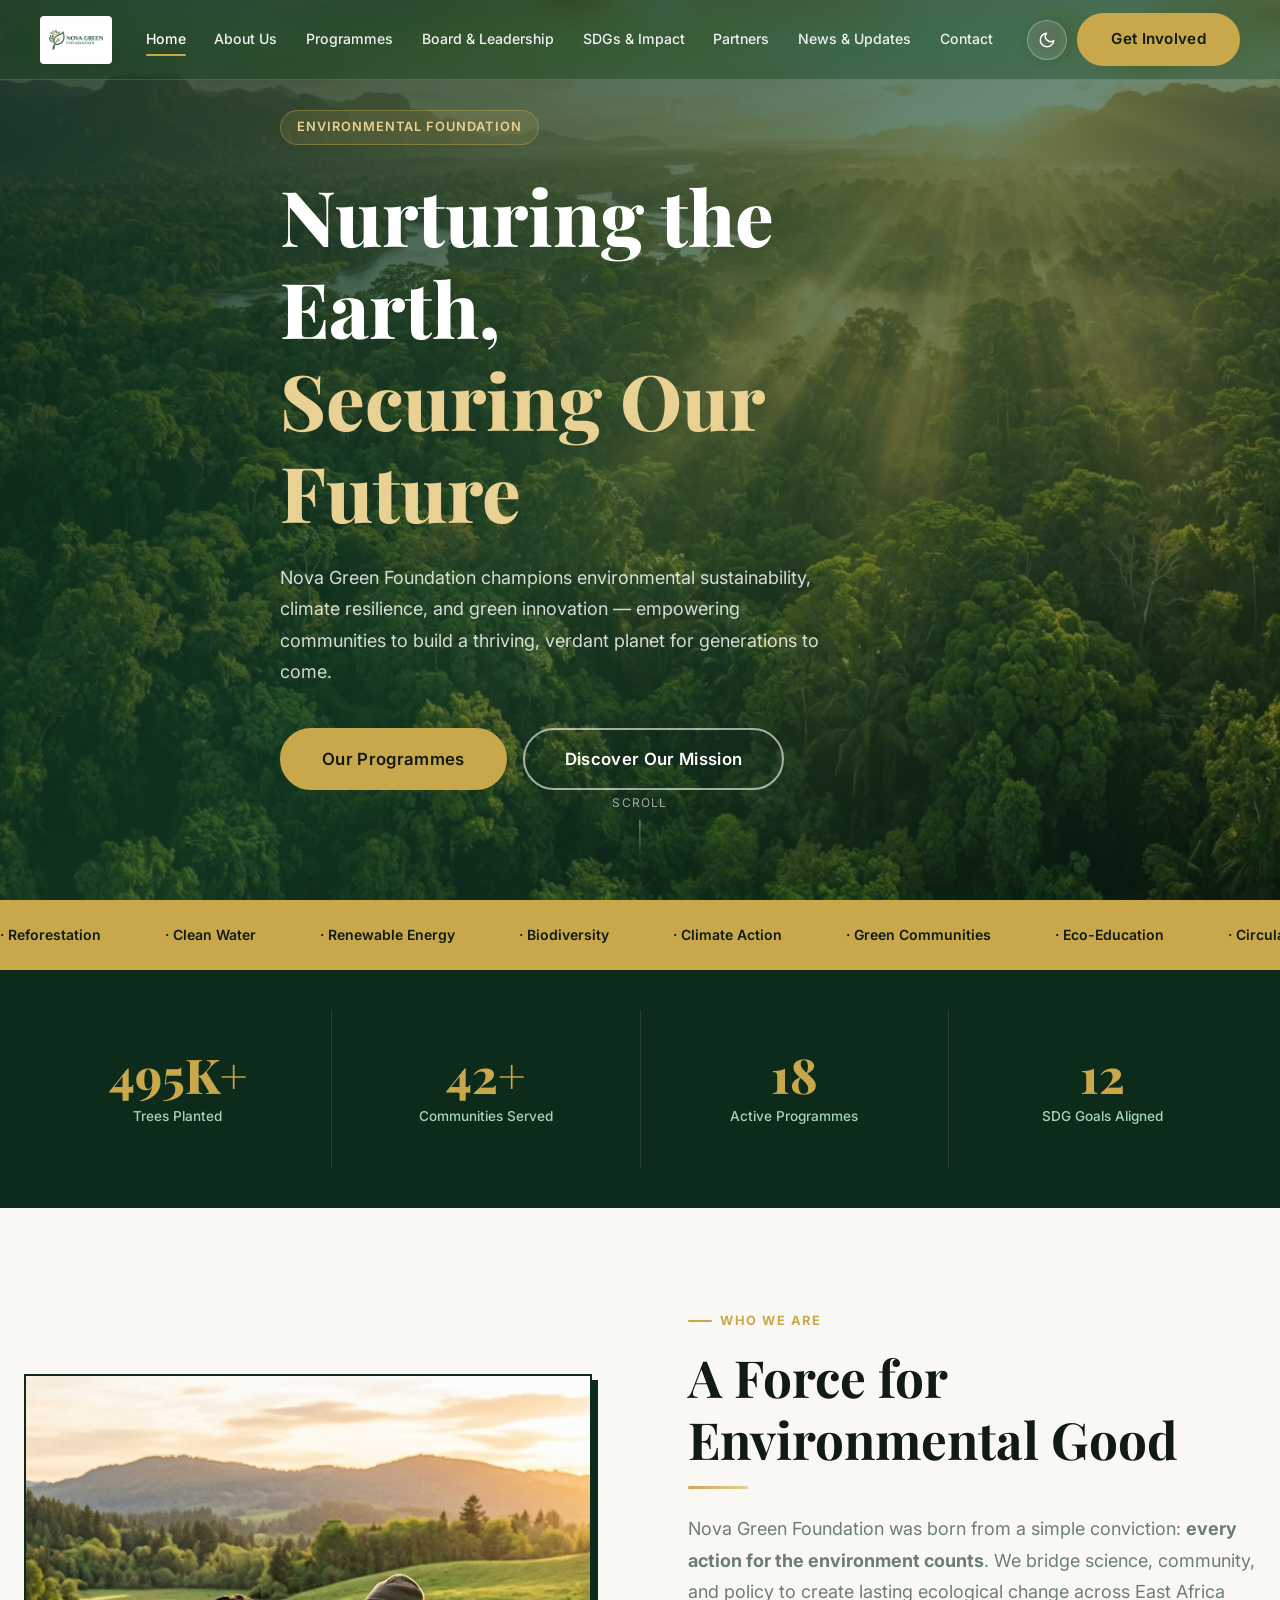
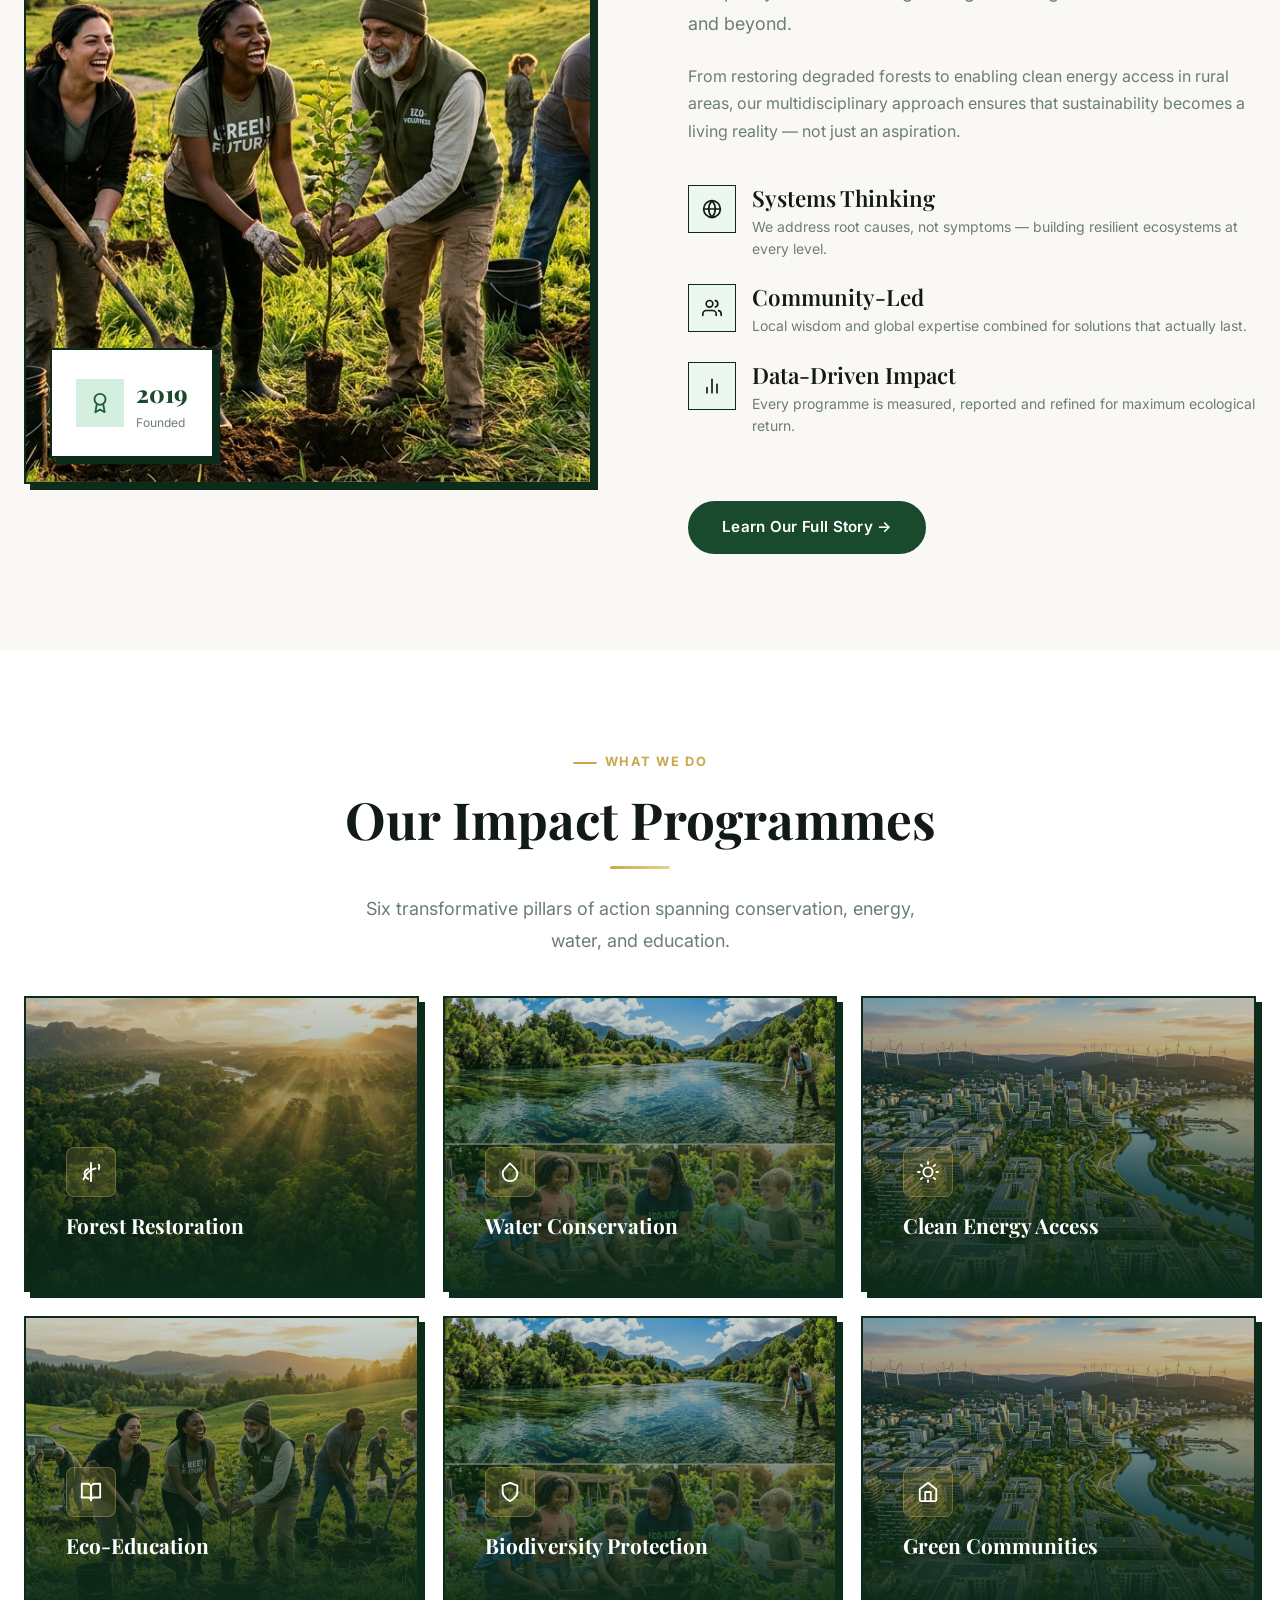
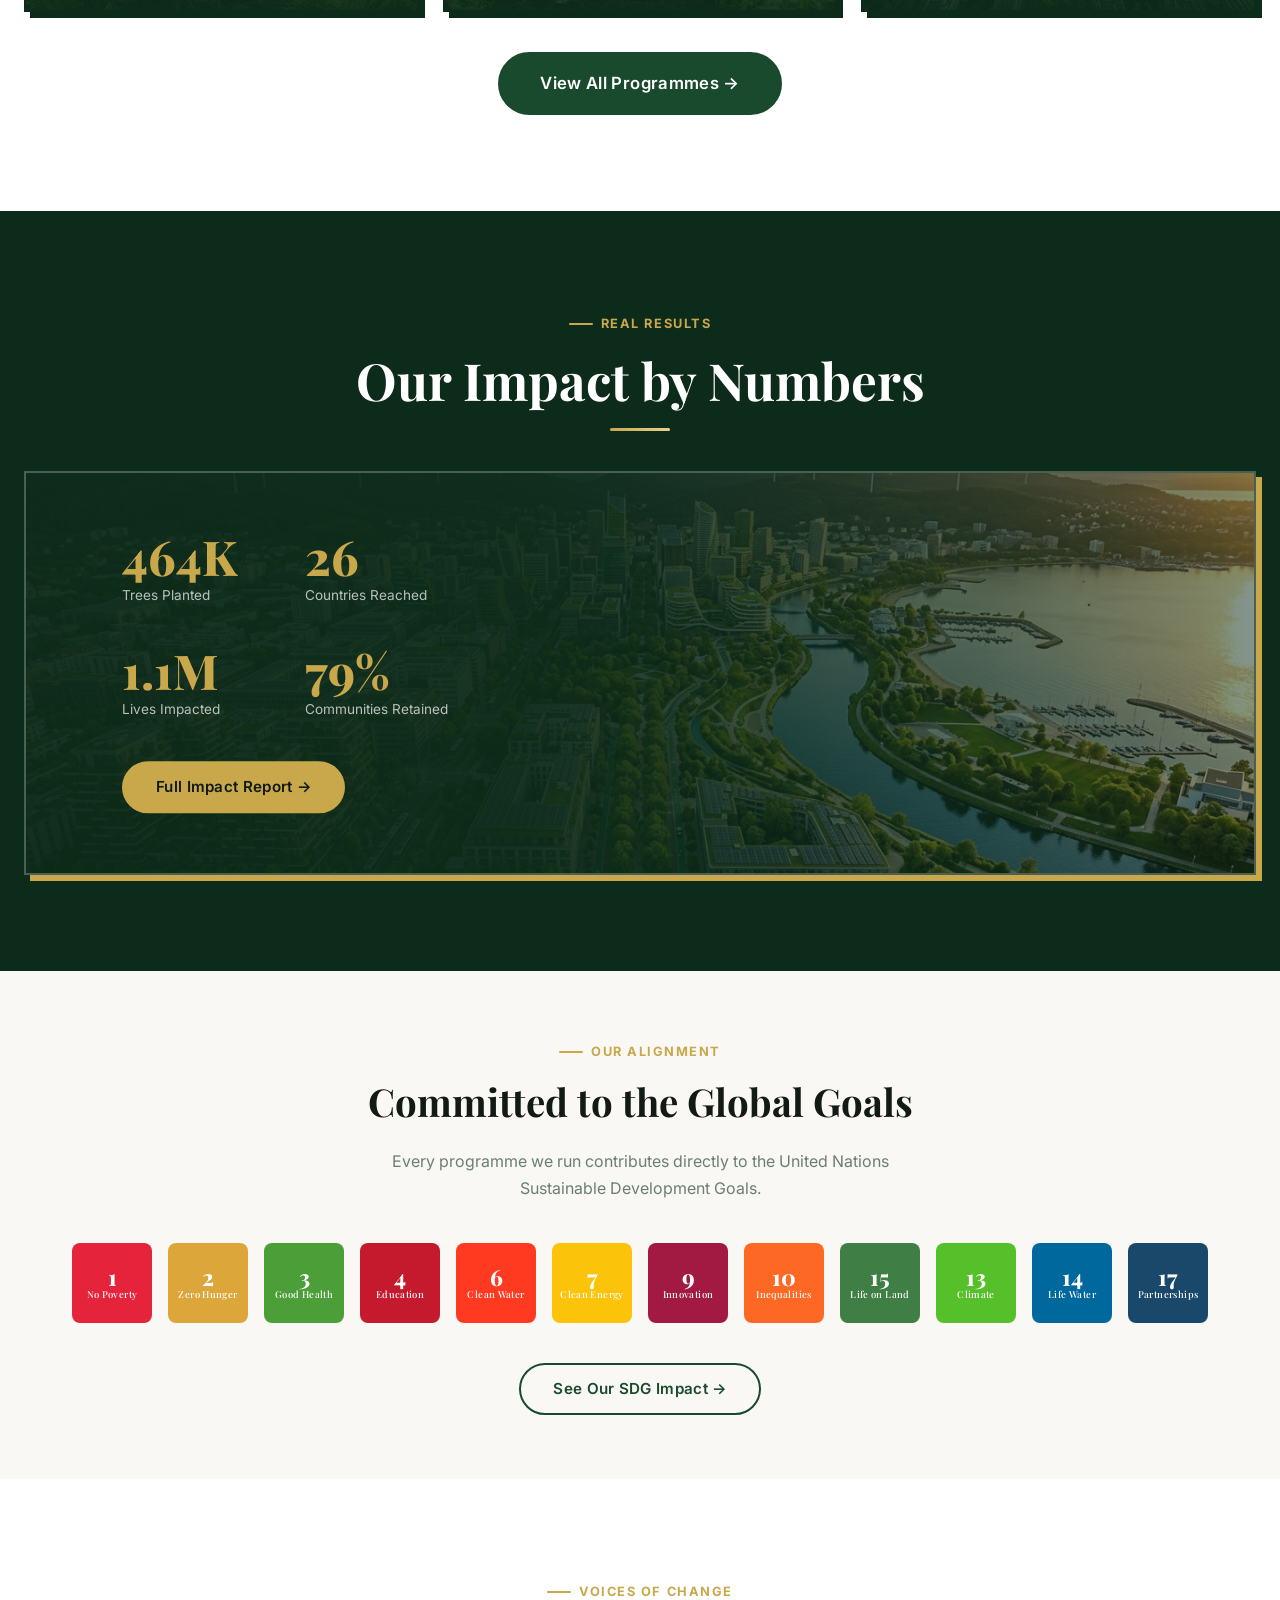
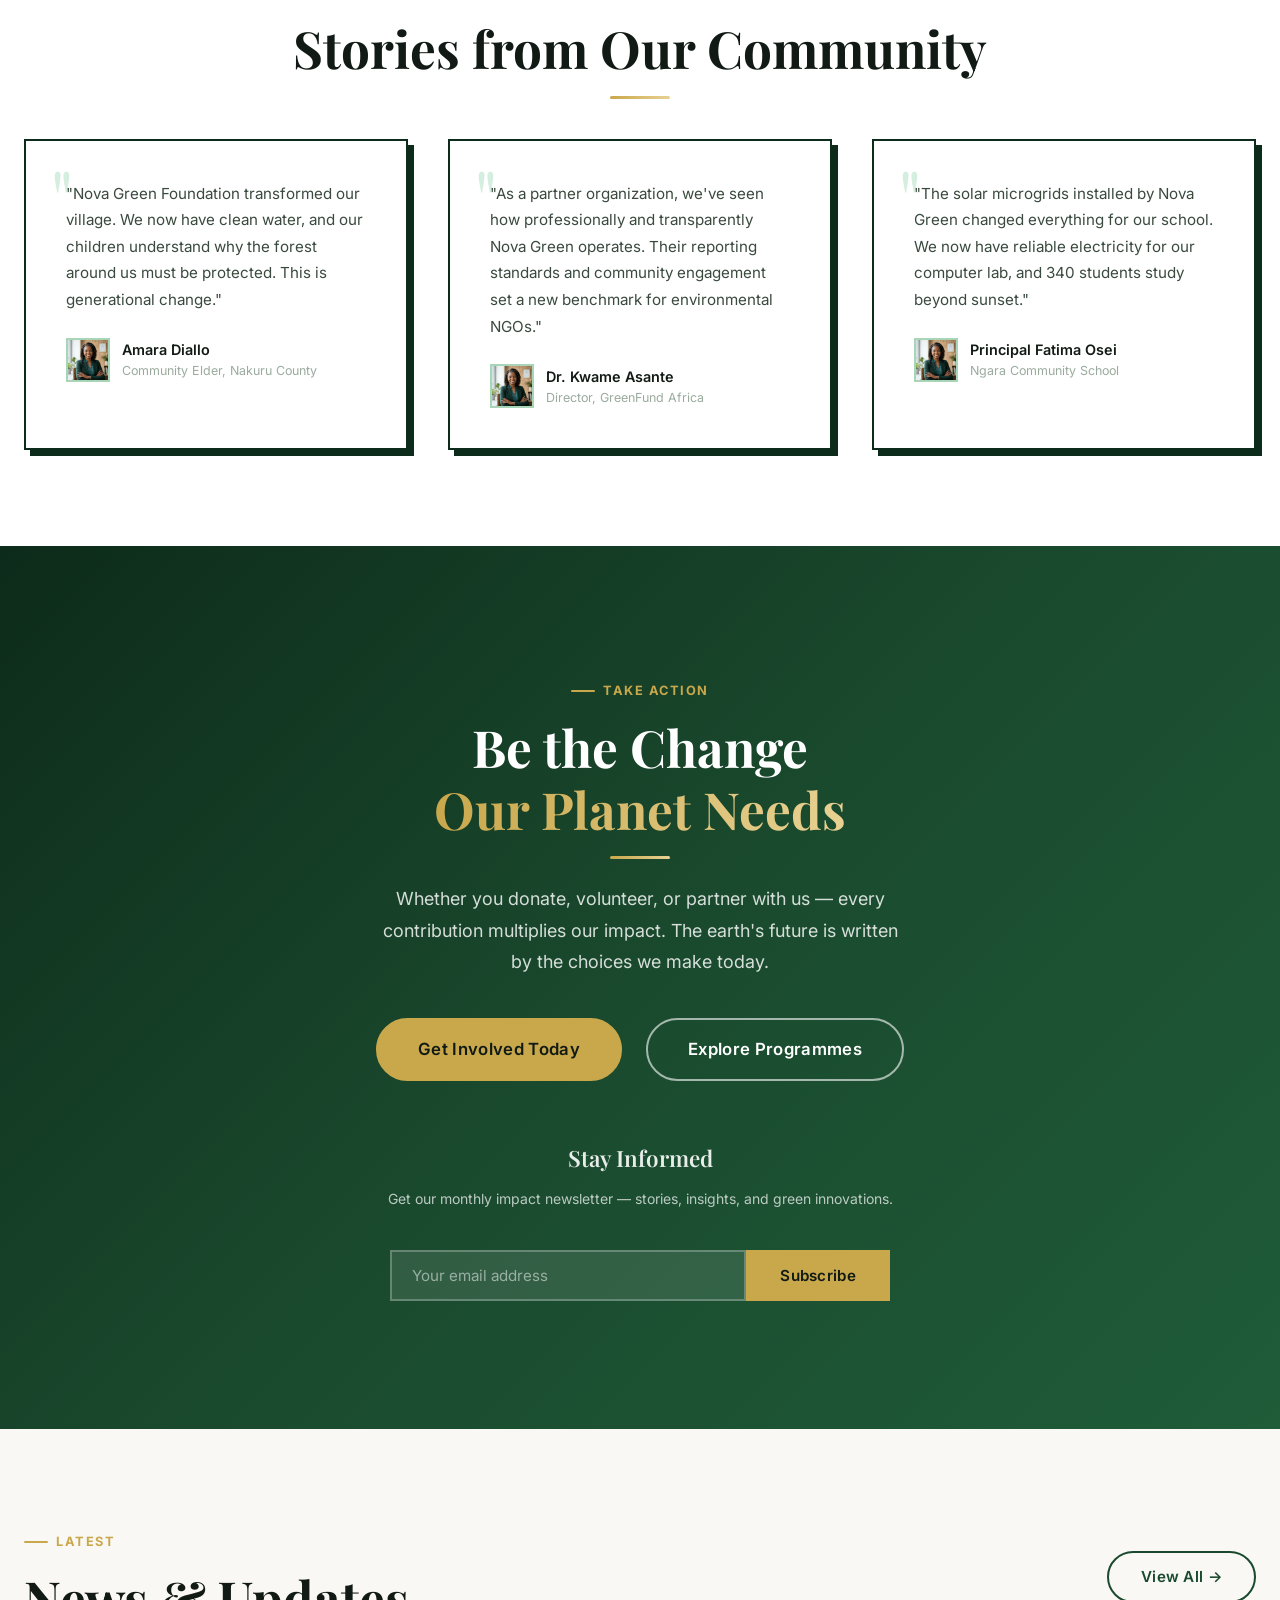
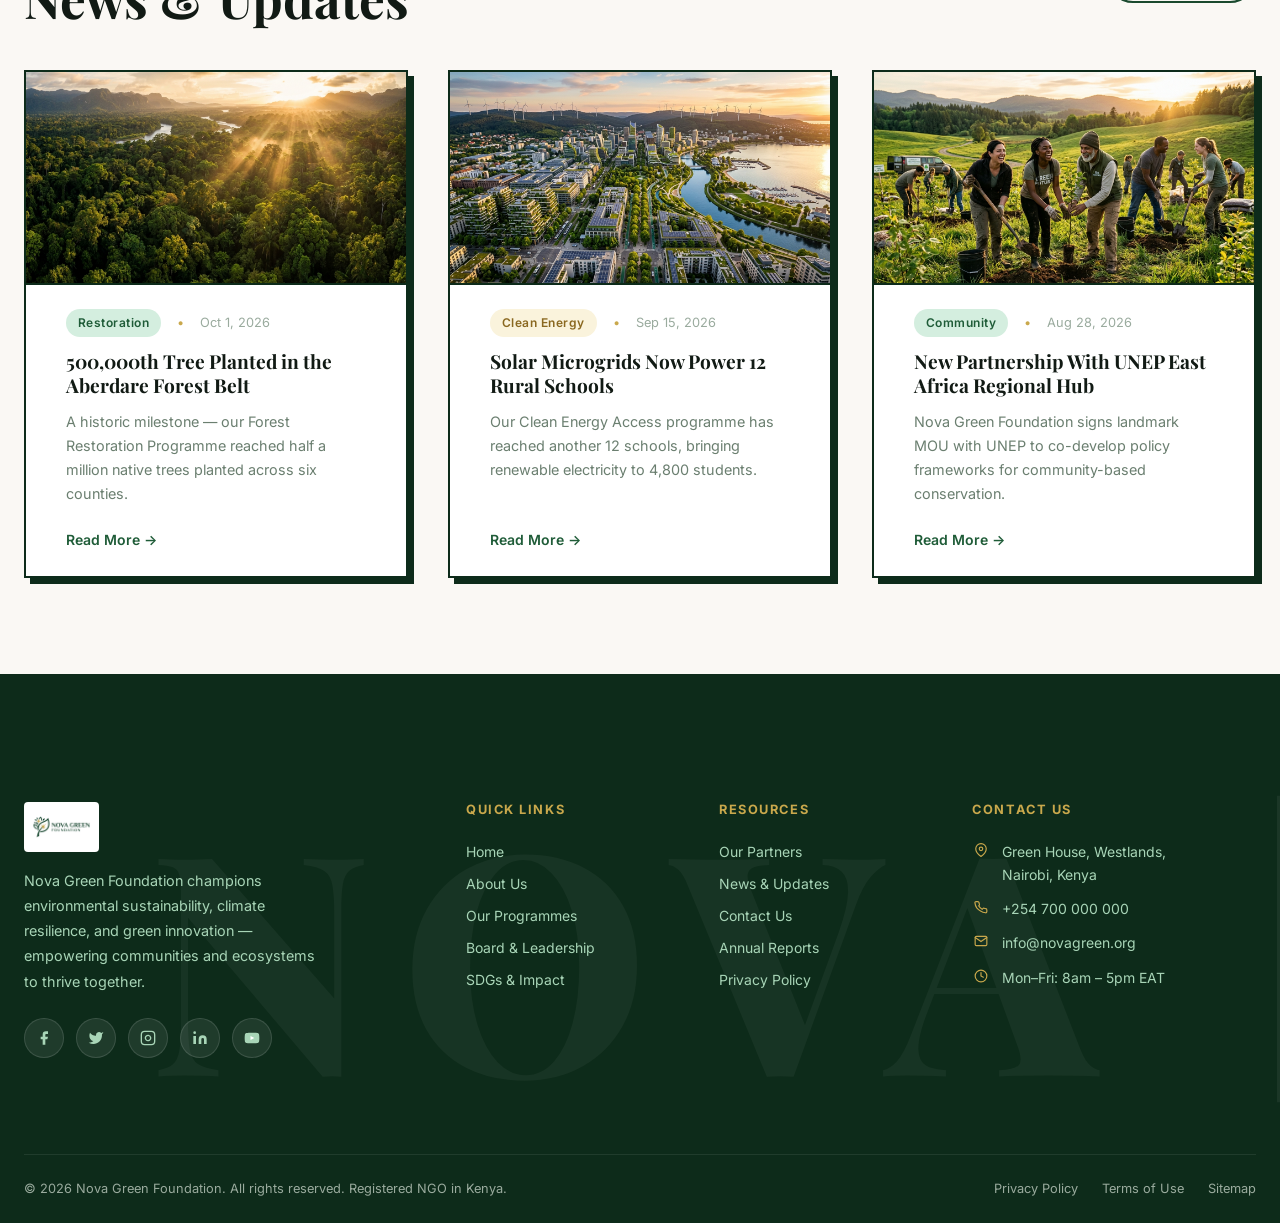
==== commit b9f9eb3b: "fix: center footer watermark, resolve mobile milestone overlap, and enhance Ways to Get Involved car" ====
--- a/index.html
+++ b/index.html
@@ -1,765 +1,766 @@
-<!DOCTYPE html>
-<html lang="en">
-<head>
-  <meta charset="UTF-8">
-  <meta name="viewport" content="width=device-width, initial-scale=1.0">
-  <meta name="description" content="Nova Green Foundation — Championing environmental sustainability, climate action, and green innovation for a thriving planet. Join us in building a greener tomorrow.">
-  <meta property="og:title" content="Nova Green Foundation | Building a Greener Tomorrow">
-  <meta property="og:description" content="Environmental conservation and sustainability foundation committed to SDGs, climate resilience, and green communities.">
-  <meta property="og:type" content="website">
-  <title>Nova Green Foundation | Building a Greener Tomorrow</title>
-  <script>
-    (function() {
-      try {
-        var s = localStorage.getItem('nova-theme');
-        var d = window.matchMedia && window.matchMedia('(prefers-color-scheme: dark)').matches;
-        document.documentElement.setAttribute('data-theme', s || (d ? 'dark' : 'light'));
-      } catch (e) {}
-    })();
-  </script>
-  <link rel="stylesheet" href="css/global.css">
-  <style>
-    /* ── Homepage-specific styles ── */
-    .home-hero { min-height: 100vh; display: flex; align-items: center; }
-    .hero-badge {
-      display: inline-flex; align-items: center; gap: 0.5rem;
-      background: rgba(201,168,76,0.15); border: 1px solid rgba(201,168,76,0.4);
-      color: var(--gold-300); padding: 0.4rem 1rem; border-radius: var(--radius-pill);
-      font-size: 0.8rem; font-weight: 600; letter-spacing: 0.08em;
-      text-transform: uppercase; margin-bottom: var(--space-md);
-    }
-    .hero-title { color: white; margin-bottom: var(--space-md); max-width: 720px; }
-    .hero-title em { font-style: normal; color: var(--gold-300); }
-    .hero-subtitle { color: rgba(255,255,255,0.82); max-width: 560px; margin-bottom: var(--space-lg); }
-    .hero-actions { display: flex; gap: var(--space-sm); flex-wrap: wrap; }
-    .hero-scroll {
-      position: absolute; bottom: 2.5rem; left: 50%;
-      transform: translateX(-50%);
-      display: flex; flex-direction: column; align-items: center; gap: 0.5rem;
-      color: rgba(255,255,255,0.6); font-size: 0.75rem; letter-spacing: 0.1em;
-      text-transform: uppercase; cursor: pointer; z-index: 3;
-    }
-    .scroll-line {
-      width: 1px; height: 40px;
-      background: linear-gradient(to bottom, rgba(255,255,255,0.6), transparent);
-      animation: float 2s ease-in-out infinite;
-    }
-
-    /* Mission strip */
-    .mission-strip {
-      background: var(--accent);
-      padding: var(--space-md) 0;
-      overflow: hidden;
-    }
-    .mission-strip-inner {
-      display: flex;
-      gap: var(--space-xl);
-      white-space: nowrap;
-      animation: marquee 30s linear infinite;
-    }
-    @keyframes marquee {
-      0% { transform: translateX(0); }
-      100% { transform: translateX(-50%); }
-    }
-    .mission-strip-item {
-      display: inline-flex; align-items: center; gap: 0.5rem;
-      font-size: 0.875rem; font-weight: 600; color: var(--dark-text);
-    }
-
-    /* About section */
-    .about-home-grid {
-      display: grid; grid-template-columns: 1fr 1fr; gap: var(--space-2xl); align-items: center;
-    }
-    .about-img-wrapper {
-      position: relative; border-radius: 0 !important; overflow: hidden;
-      aspect-ratio: 4/5;
-      border: 2px solid var(--forest-900);
-      box-shadow: 6px 6px 0px var(--forest-900);
-    }
-    [data-theme="dark"] .about-img-wrapper {
-      border-color: rgba(255, 255, 255, 0.25);
-      box-shadow: 6px 6px 0px var(--accent);
-    }
-    .about-img-wrapper img { width: 100%; height: 100%; object-fit: cover; }
-    .about-img-badge {
-      position: absolute; bottom: var(--space-md); left: var(--space-md);
-      background: var(--card-bg); border: 2px solid var(--forest-900);
-      border-radius: 0 !important; padding: var(--space-md);
-      box-shadow: 4px 4px 0px var(--forest-900);
-      display: flex; align-items: center; gap: 0.75rem;
-    }
-    [data-theme="dark"] .about-img-badge {
-      background: #091a12;
-      border-color: rgba(255, 255, 255, 0.25);
-      box-shadow: 4px 4px 0px var(--accent);
-    }
-    .about-img-badge-icon {
-      width: 48px; height: 48px; background: var(--forest-100);
-      border-radius: 0; display: flex; align-items: center; justify-content: center;
-      font-size: 1.4rem;
-    }
-    .about-img-badge-text { font-size: 0.8rem; }
-    .about-img-badge-num {
-      font-family: var(--font-serif); font-size: 1.5rem; font-weight: 800; color: var(--forest-800);
-    }
-
-    /* Values */
-    .value-item {
-      display: flex; gap: var(--space-sm); margin-bottom: var(--space-md);
-    }
-    .value-icon {
-      width: 48px; height: 48px; min-width: 48px;
-      background: var(--forest-50); border: 1px solid var(--forest-900);
-      border-radius: 0;
-      display: flex; align-items: center; justify-content: center; font-size: 1.2rem;
-    }
-    [data-theme="dark"] .value-icon {
-      background: #0d1e14;
-      border-color: rgba(255, 255, 255, 0.2);
-    }
-
-    /* Impact section */
-    .impact-visual {
-      position: relative; border-radius: 0 !important; overflow: hidden; aspect-ratio: 16/9;
-      border: 2px solid var(--forest-900);
-      box-shadow: 6px 6px 0px var(--forest-900);
-    }
-    [data-theme="dark"] .impact-visual {
-      border-color: rgba(255, 255, 255, 0.25);
-      box-shadow: 6px 6px 0px var(--accent);
-    }
-    .impact-visual img { width: 100%; height: 100%; object-fit: cover; }
-    .impact-visual-overlay {
-      position: absolute; inset: 0;
-      background: linear-gradient(to right, rgba(13,43,26,0.9) 0%, rgba(13,43,26,0.4) 100%);
-    }
-    .impact-numbers-overlay {
-      position: absolute; left: var(--space-2xl); top: 50%; transform: translateY(-50%);
-    }
-
-    /* SDG strip */
-    .sdg-strip { display: flex; gap: var(--space-sm); flex-wrap: wrap; justify-content: center; }
-
-    /* CTA section */
-    .cta-section {
-      background: linear-gradient(135deg, var(--forest-900) 0%, var(--forest-800) 50%, var(--forest-700) 100%);
-      padding: var(--space-3xl) 0;
-      position: relative; overflow: hidden;
-    }
-    .cta-section::before {
-      content: '';
-      position: absolute; font-size: 20rem; opacity: 0.03;
-      right: -5rem; bottom: -5rem; line-height: 1;
-    }
-
-    /* Newsletter */
-    .newsletter-form {
-      display: flex; gap: 0; max-width: 500px; margin: var(--space-lg) auto 0;
-    }
-    .newsletter-form .form-input {
-      border-radius: 0;
-      border: 2px solid rgba(255,255,255,0.25); background: rgba(255,255,255,0.1);
-      color: white; flex: 1;
-    }
-    .newsletter-form .form-input::placeholder { color: rgba(255,255,255,0.5); }
-    .newsletter-form .form-input:focus { border-color: var(--accent); box-shadow: none; background: rgba(255,255,255,0.15); }
-    .newsletter-form .btn { border-radius: 0; }
-
-    /* Testimonials */
-    .testimonial-card {
-      background: var(--card-bg); border-radius: 0 !important; padding: var(--space-lg);
-      border: 2px solid var(--forest-900) !important;
-      box-shadow: 6px 6px 0px var(--forest-900) !important;
-      position: relative;
-      transition: transform 0.15s ease, box-shadow 0.15s ease !important;
-    }
-    .testimonial-card:hover {
-      transform: translate(-3px, -3px) !important;
-      box-shadow: 9px 9px 0px var(--forest-900) !important;
-    }
-    [data-theme="dark"] .testimonial-card {
-      background: #091a12 !important;
-      border-color: rgba(255, 255, 255, 0.25) !important;
-      box-shadow: 6px 6px 0px var(--accent) !important;
-    }
-    [data-theme="dark"] .testimonial-card:hover {
-      box-shadow: 9px 9px 0px var(--accent) !important;
-    }
-    .testimonial-card::before {
-      content: '"'; font-family: var(--font-serif); font-size: 5rem; line-height: 1;
-      color: var(--forest-100); position: absolute; top: 1rem; left: 1.5rem;
-    }
-    [data-theme="dark"] .testimonial-card::before {
-      color: rgba(255, 255, 255, 0.08);
-    }
-    .testimonial-text {
-      font-size: 0.95rem; line-height: 1.75; color: var(--mid-text);
-      margin-bottom: var(--space-md); position: relative; z-index: 1;
-    }
-    .testimonial-author { display: flex; align-items: center; gap: 0.75rem; }
-    .testimonial-avatar {
-      width: 44px; height: 44px; border-radius: 0; object-fit: cover;
-      border: 1px solid var(--forest-900);
-      border: 2px solid var(--forest-200);
-    }
-    .testimonial-name { font-weight: 600; font-size: 0.9rem; }
-    .testimonial-role { font-size: 0.78rem; color: var(--muted-text); }
-
-    @media (max-width: 768px) {
-      .about-home-grid { grid-template-columns: 1fr; }
-      .impact-numbers-overlay { left: var(--space-md); }
-      .newsletter-form { flex-direction: column; }
-      .newsletter-form .form-input { border-radius: var(--radius-pill); }
-      .newsletter-form .btn { border-radius: var(--radius-pill); }
-    }
-  </style>
-</head>
-<body>
-
-  <!-- Navigation -->
-  <nav class="navbar transparent" id="navbar" role="navigation" aria-label="Main navigation">
-    <div class="nav-inner">
-      <a href="index.html" class="nav-logo" aria-label="Nova Green Foundation Home">
-        <img src="assets/images/logo.jpg" alt="Nova Green Foundation Logo">
-      </a>
-      <div class="nav-links" role="menubar">
-        <a href="index.html"              class="nav-link active"  role="menuitem" data-page="home">Home</a>
-        <a href="pages/about.html"        class="nav-link"         role="menuitem" data-page="about">About Us</a>
-        <a href="pages/programmes.html"   class="nav-link"         role="menuitem" data-page="programmes">Programmes</a>
-        <a href="pages/board.html"        class="nav-link"         role="menuitem" data-page="board">Board & Leadership</a>
-        <a href="pages/sdgs.html"         class="nav-link"         role="menuitem" data-page="sdgs">SDGs & Impact</a>
-        <a href="pages/partners.html"     class="nav-link"         role="menuitem" data-page="partners">Partners</a>
-        <a href="pages/news.html"         class="nav-link"         role="menuitem" data-page="news">News & Updates</a>
-        <a href="pages/contact.html"      class="nav-link"         role="menuitem" data-page="contact">Contact</a>
-      </div>
-      <div class="nav-actions">
-        <button class="theme-toggle" id="theme-toggle" aria-label="Toggle light or dark theme" title="Toggle theme">
-          <span class="theme-icon sun-icon" aria-hidden="true"><svg width="18" height="18" viewBox="0 0 24 24" fill="none" stroke="currentColor" stroke-width="2" stroke-linecap="round" stroke-linejoin="round"><circle cx="12" cy="12" r="5"></circle><line x1="12" y1="1" x2="12" y2="3"></line><line x1="12" y1="21" x2="12" y2="23"></line><line x1="4.22" y1="4.22" x2="5.64" y2="5.64"></line><line x1="18.36" y1="18.36" x2="19.78" y2="19.78"></line><line x1="1" y1="12" x2="3" y2="12"></line><line x1="21" y1="12" x2="23" y2="12"></line><line x1="4.22" y1="19.78" x2="5.64" y2="18.36"></line><line x1="18.36" y1="5.64" x2="19.78" y2="4.22"></line></svg></span>
-          <span class="theme-icon moon-icon" aria-hidden="true"><svg width="18" height="18" viewBox="0 0 24 24" fill="none" stroke="currentColor" stroke-width="2" stroke-linecap="round" stroke-linejoin="round"><path d="M21 12.79A9 9 0 1 1 11.21 3 7 7 0 0 0 21 12.79z"></path></svg></span>
-        </button>
-        <a href="pages/contact.html" class="btn btn-accent nav-cta" id="nav-donate-btn">Get Involved</a>
-        <button class="nav-toggle" id="nav-toggle" aria-label="Toggle mobile menu" aria-expanded="false">
-          <span></span><span></span><span></span>
-        </button>
-      </div>
-    </div>
-  </nav>
-  <div class="nav-mobile" id="nav-mobile">
-    <a href="index.html"              class="nav-mobile-link active" data-page="home">Home</a>
-    <a href="pages/about.html"        class="nav-mobile-link" data-page="about">About Us</a>
-    <a href="pages/programmes.html"   class="nav-mobile-link" data-page="programmes">Programmes</a>
-    <a href="pages/board.html"        class="nav-mobile-link" data-page="board">Board & Leadership</a>
-    <a href="pages/sdgs.html"         class="nav-mobile-link" data-page="sdgs">SDGs & Impact</a>
-    <a href="pages/partners.html"     class="nav-mobile-link" data-page="partners">Partners</a>
-    <a href="pages/news.html"         class="nav-mobile-link" data-page="news">News & Updates</a>
-    <a href="pages/contact.html"      class="nav-mobile-link" data-page="contact">Contact</a>
-    <div class="nav-mobile-actions">
-      <button class="mobile-theme-btn" id="mobile-theme-btn" aria-label="Toggle theme">
-        <span class="theme-icon sun-icon">Light Mode</span>
-        <span class="theme-icon moon-icon">Dark Mode</span>
-      </button>
-      <a href="pages/contact.html" class="btn btn-accent" style="text-align:center;width:100%">Get Involved</a>
-    </div>
-  </div>
-
-  <main>
-    <!-- ════════════════════ HERO SECTION ════════════════════ -->
-    <section class="hero home-hero" id="hero" aria-label="Hero">
-      <div class="hero-bg" style="background-image: url('assets/images/hero-forest.jpg')"></div>
-      <div class="hero-overlay"></div>
-      <div class="container hero-content">
-        <div class="hero-badge animate-fadeIn">
-          Environmental Foundation
-        </div>
-        <h1 class="display-1 hero-title animate-fadeInUp delay-1">
-          Nurturing the Earth,<br><em>Securing Our Future</em>
-        </h1>
-        <p class="body-lg hero-subtitle animate-fadeInUp delay-2">
-          Nova Green Foundation champions environmental sustainability, climate resilience, and green innovation — empowering communities to build a thriving, verdant planet for generations to come.
-        </p>
-        <div class="hero-actions animate-fadeInUp delay-3">
-          <a href="pages/programmes.html" class="btn btn-accent btn-lg">
-            Our Programmes
-          </a>
-          <a href="pages/about.html" class="btn btn-outline-white btn-lg">
-            Discover Our Mission
-          </a>
-        </div>
-      </div>
-      <div class="hero-scroll" onclick="document.getElementById('mission-strip').scrollIntoView({behavior:'smooth'})">
-        <span>Scroll</span>
-        <div class="scroll-line"></div>
-      </div>
-    </section>
-
-    <!-- ════════════════════ MISSION STRIP ════════════════════ -->
-    <div class="mission-strip" id="mission-strip">
-      <div class="mission-strip-inner">
-        <!-- Repeated for seamless loop -->
-        <span class="mission-strip-item">· Reforestation</span>
-        <span class="mission-strip-item">· Clean Water</span>
-        <span class="mission-strip-item">· Renewable Energy</span>
-        <span class="mission-strip-item">· Biodiversity</span>
-        <span class="mission-strip-item">· Climate Action</span>
-        <span class="mission-strip-item">· Green Communities</span>
-        <span class="mission-strip-item">· Eco-Education</span>
-        <span class="mission-strip-item">· Circular Economy</span>
-        <span class="mission-strip-item">· Reforestation</span>
-        <span class="mission-strip-item">· Clean Water</span>
-        <span class="mission-strip-item">· Renewable Energy</span>
-        <span class="mission-strip-item">· Biodiversity</span>
-        <span class="mission-strip-item">· Climate Action</span>
-        <span class="mission-strip-item">· Green Communities</span>
-        <span class="mission-strip-item">· Eco-Education</span>
-        <span class="mission-strip-item">· Circular Economy</span>
-      </div>
-    </div>
-
-    <!-- ════════════════════ STATS ════════════════════ -->
-    <div class="stats-bar" aria-label="Foundation statistics">
-      <div class="container">
-        <div class="stats-grid">
-          <div class="stat-item reveal">
-            <span class="stat-number" data-count="500" data-suffix="K+">0</span>
-            <div class="stat-label">Trees Planted</div>
-          </div>
-          <div class="stat-item reveal">
-            <span class="stat-number" data-count="42" data-suffix="+">0</span>
-            <div class="stat-label">Communities Served</div>
-          </div>
-          <div class="stat-item reveal">
-            <span class="stat-number" data-count="18" data-suffix="">0</span>
-            <div class="stat-label">Active Programmes</div>
-          </div>
-          <div class="stat-item reveal">
-            <span class="stat-number" data-count="12" data-suffix="">0</span>
-            <div class="stat-label">SDG Goals Aligned</div>
-          </div>
-        </div>
-      </div>
-    </div>
-
-    <!-- ════════════════════ ABOUT SECTION ════════════════════ -->
-    <section class="section bg-cream" aria-labelledby="about-heading">
-      <div class="container">
-        <div class="about-home-grid">
-          <div class="reveal-left">
-            <div class="about-img-wrapper">
-              <img src="assets/images/about-hero.jpg" alt="Volunteers planting trees for environmental conservation">
-              <div class="about-img-badge">
-                <div class="about-img-badge-icon"><svg width="22" height="22" viewBox="0 0 24 24" fill="none" stroke="var(--forest-700)" stroke-width="2" stroke-linecap="round" stroke-linejoin="round"><circle cx="12" cy="8" r="6"/><path d="M15.477 12.89L17 22l-5-3-5 3 1.523-9.11"/></svg></div>
-                <div class="about-img-badge-text">
-                  <div class="about-img-badge-num">2019</div>
-                  <div style="font-size:0.75rem;color:var(--light-text)">Founded</div>
-                </div>
-              </div>
-            </div>
-          </div>
-          <div class="reveal-right">
-            <span class="section-label">Who We Are</span>
-            <h2 class="display-2" id="about-heading">
-              A Force for<br>Environmental Good
-            </h2>
-            <div class="gold-divider"></div>
-            <p class="body-lg text-light mb-md">
-              Nova Green Foundation was born from a simple conviction: <strong>every action for the environment counts</strong>. We bridge science, community, and policy to create lasting ecological change across East Africa and beyond.
-            </p>
-            <p class="body-md text-light mb-lg">
-              From restoring degraded forests to enabling clean energy access in rural areas, our multidisciplinary approach ensures that sustainability becomes a living reality — not just an aspiration.
-            </p>
-
-            <div class="value-item">
-              <div class="value-icon"><svg width="20" height="20" viewBox="0 0 24 24" fill="none" stroke="currentColor" stroke-width="2" stroke-linecap="round" stroke-linejoin="round"><circle cx="12" cy="12" r="10"/><line x1="2" y1="12" x2="22" y2="12"/><path d="M12 2a15.3 15.3 0 0 1 4 10 15.3 15.3 0 0 1-4 10 15.3 15.3 0 0 1-4-10 15.3 15.3 0 0 1 4-10z"/></svg></div>
-              <div>
-                <h3 class="heading-3 mb-sm" style="margin-bottom:0.25rem">Systems Thinking</h3>
-                <p class="body-sm text-light">We address root causes, not symptoms — building resilient ecosystems at every level.</p>
-              </div>
-            </div>
-            <div class="value-item">
-              <div class="value-icon"><svg width="20" height="20" viewBox="0 0 24 24" fill="none" stroke="currentColor" stroke-width="2" stroke-linecap="round" stroke-linejoin="round"><path d="M17 21v-2a4 4 0 0 0-4-4H5a4 4 0 0 0-4 4v2"/><circle cx="9" cy="7" r="4"/><path d="M23 21v-2a4 4 0 0 0-3-3.87"/><path d="M16 3.13a4 4 0 0 1 0 7.75"/></svg></div>
-              <div>
-                <h3 class="heading-3" style="margin-bottom:0.25rem">Community-Led</h3>
-                <p class="body-sm text-light">Local wisdom and global expertise combined for solutions that actually last.</p>
-              </div>
-            </div>
-            <div class="value-item">
-              <div class="value-icon"><svg width="20" height="20" viewBox="0 0 24 24" fill="none" stroke="currentColor" stroke-width="2" stroke-linecap="round" stroke-linejoin="round"><line x1="18" y1="20" x2="18" y2="10"/><line x1="12" y1="20" x2="12" y2="4"/><line x1="6" y1="20" x2="6" y2="14"/></svg></div>
-              <div>
-                <h3 class="heading-3" style="margin-bottom:0.25rem">Data-Driven Impact</h3>
-                <p class="body-sm text-light">Every programme is measured, reported and refined for maximum ecological return.</p>
-              </div>
-            </div>
-
-            <a href="pages/about.html" class="btn btn-primary mt-lg">Learn Our Full Story →</a>
-          </div>
-        </div>
-      </div>
-    </section>
-
-    <!-- ════════════════════ PROGRAMMES PREVIEW ════════════════════ -->
-    <section class="section" aria-labelledby="programmes-heading">
-      <div class="container">
-        <div class="text-center mb-lg reveal">
-          <span class="section-label">What We Do</span>
-          <h2 class="display-2" id="programmes-heading">Our Impact Programmes</h2>
-          <div class="gold-divider center"></div>
-          <p class="body-lg text-light" style="max-width:600px;margin:0 auto">
-            Six transformative pillars of action spanning conservation, energy, water, and education.
-          </p>
-        </div>
-        <div class="grid-3" style="gap:var(--space-md)">
-          <div class="programme-card reveal delay-1">
-            <div class="programme-card-bg" style="background-image:url('assets/images/hero-forest.jpg')"></div>
-            <div class="programme-card-overlay"></div>
-            <div class="programme-card-content">
-              <div class="programme-icon"><svg width="22" height="22" viewBox="0 0 24 24" fill="none" stroke="currentColor" stroke-width="2" stroke-linecap="round" stroke-linejoin="round"><path d="M17 8C8 10 5.9 16.17 3.82 19.98"/><path d="M20.5 9c.8-1.7.8-3.3 0-5"/><path d="M12 2v20"/><path d="M9 19.4c-2.3-.8-4-2.7-4-5.4 0-3.9 3.1-5 4-5"/></svg></div>
-              <div class="programme-title">Forest Restoration</div>
-              <div class="programme-desc">Rehabilitating degraded ecosystems through native species planting, invasive species removal, and long-term forest stewardship programmes.</div>
-            </div>
-          </div>
-          <div class="programme-card reveal delay-2">
-            <div class="programme-card-bg" style="background-image:url('assets/images/programmes-hero.jpg')"></div>
-            <div class="programme-card-overlay"></div>
-            <div class="programme-card-content">
-              <div class="programme-icon"><svg width="22" height="22" viewBox="0 0 24 24" fill="none" stroke="currentColor" stroke-width="2" stroke-linecap="round" stroke-linejoin="round"><path d="M12 2.69l5.66 5.66a8 8 0 1 1-11.31 0z"/></svg></div>
-              <div class="programme-title">Water Conservation</div>
-              <div class="programme-desc">Protecting watershed integrity, restoring riverbanks, and delivering clean water solutions to underserved rural communities.</div>
-            </div>
-          </div>
-          <div class="programme-card reveal delay-3">
-            <div class="programme-card-bg" style="background-image:url('assets/images/sdg-hero.jpg')"></div>
-            <div class="programme-card-overlay"></div>
-            <div class="programme-card-content">
-              <div class="programme-icon"><svg width="22" height="22" viewBox="0 0 24 24" fill="none" stroke="currentColor" stroke-width="2" stroke-linecap="round" stroke-linejoin="round"><circle cx="12" cy="12" r="5"/><line x1="12" y1="1" x2="12" y2="3"/><line x1="12" y1="21" x2="12" y2="23"/><line x1="4.22" y1="4.22" x2="5.64" y2="5.64"/><line x1="18.36" y1="18.36" x2="19.78" y2="19.78"/><line x1="1" y1="12" x2="3" y2="12"/><line x1="21" y1="12" x2="23" y2="12"/><line x1="4.22" y1="19.78" x2="5.64" y2="18.36"/><line x1="18.36" y1="5.64" x2="19.78" y2="4.22"/></svg></div>
-              <div class="programme-title">Clean Energy Access</div>
-              <div class="programme-desc">Installing solar microgrids and biogas systems, replacing charcoal with sustainable cooking solutions for 10,000+ households.</div>
-            </div>
-          </div>
-          <div class="programme-card reveal delay-4">
-            <div class="programme-card-bg" style="background-image:url('assets/images/about-hero.jpg')"></div>
-            <div class="programme-card-overlay"></div>
-            <div class="programme-card-content">
-              <div class="programme-icon"><svg width="22" height="22" viewBox="0 0 24 24" fill="none" stroke="currentColor" stroke-width="2" stroke-linecap="round" stroke-linejoin="round"><path d="M2 3h6a4 4 0 0 1 4 4v14a3 3 0 0 0-3-3H2z"/><path d="M22 3h-6a4 4 0 0 0-4 4v14a3 3 0 0 1 3-3h7z"/></svg></div>
-              <div class="programme-title">Eco-Education</div>
-              <div class="programme-desc">School curriculum integration, teacher training, and youth environmental leadership camps across 120 partner schools.</div>
-            </div>
-          </div>
-          <div class="programme-card reveal delay-5">
-            <div class="programme-card-bg" style="background-image:url('assets/images/programmes-hero.jpg')"></div>
-            <div class="programme-card-overlay"></div>
-            <div class="programme-card-content">
-              <div class="programme-icon"><svg width="22" height="22" viewBox="0 0 24 24" fill="none" stroke="currentColor" stroke-width="2" stroke-linecap="round" stroke-linejoin="round"><path d="M12 22s8-4 8-10V5l-8-3-8 3v7c0 6 8 10 8 10z"/></svg></div>
-              <div class="programme-title">Biodiversity Protection</div>
-              <div class="programme-desc">Wildlife corridor creation, pollinator habitat restoration, and community-based conservation ranger programmes.</div>
-            </div>
-          </div>
-          <div class="programme-card reveal delay-6">
-            <div class="programme-card-bg" style="background-image:url('assets/images/sdg-hero.jpg')"></div>
-            <div class="programme-card-overlay"></div>
-            <div class="programme-card-content">
-              <div class="programme-icon"><svg width="22" height="22" viewBox="0 0 24 24" fill="none" stroke="currentColor" stroke-width="2" stroke-linecap="round" stroke-linejoin="round"><path d="M3 9l9-7 9 7v11a2 2 0 0 1-2 2H5a2 2 0 0 1-2-2z"/><polyline points="9 22 9 12 15 12 15 22"/></svg></div>
-              <div class="programme-title">Green Communities</div>
-              <div class="programme-desc">Urban greening, waste reduction, composting networks, and climate-resilient agriculture for food-secure communities.</div>
-            </div>
-          </div>
-        </div>
-        <div class="text-center mt-lg reveal">
-          <a href="pages/programmes.html" class="btn btn-primary btn-lg">View All Programmes →</a>
-        </div>
-      </div>
-    </section>
-
-    <!-- ════════════════════ IMPACT SECTION ════════════════════ -->
-    <section class="section bg-forest-dark" aria-labelledby="impact-heading">
-      <div class="container">
-        <div class="text-center mb-lg reveal">
-          <span class="section-label" style="color:var(--accent)">Real Results</span>
-          <h2 class="display-2 text-white" id="impact-heading">Our Impact by Numbers</h2>
-          <div class="gold-divider center"></div>
-        </div>
-        <div style="position:relative;border:2px solid rgba(255,255,255,0.25);box-shadow:6px 6px 0px var(--accent);overflow:hidden;">
-          <img src="assets/images/sdg-hero.jpg" alt="Sustainable city with solar panels and green spaces" style="width:100%;height:400px;object-fit:cover;">
-          <div style="position:absolute;inset:0;background:linear-gradient(to right, rgba(13,43,26,0.95) 40%, rgba(13,43,26,0.5) 100%);"></div>
-          <div style="position:absolute;top:50%;left:var(--space-2xl);transform:translateY(-50%);color:white;" class="reveal-left">
-            <div style="display:grid;grid-template-columns:1fr 1fr;gap:var(--space-lg);max-width:500px;">
-              <div>
-                <div class="stat-number" style="color:var(--accent)" data-count="500" data-suffix="K">0</div>
-                <div style="font-size:0.85rem;color:rgba(255,255,255,0.7);margin-top:0.3rem">Trees Planted</div>
-              </div>
-              <div>
-                <div class="stat-number" style="color:var(--accent)" data-count="28" data-suffix="">0</div>
-                <div style="font-size:0.85rem;color:rgba(255,255,255,0.7);margin-top:0.3rem">Countries Reached</div>
-              </div>
-              <div>
-                <div class="stat-number" style="color:var(--accent)" data-count="1.2" data-suffix="M" data-decimals="1">0</div>
-                <div style="font-size:0.85rem;color:rgba(255,255,255,0.7);margin-top:0.3rem">Lives Impacted</div>
-              </div>
-              <div>
-                <div class="stat-number" style="color:var(--accent)" data-count="85" data-suffix="%">0</div>
-                <div style="font-size:0.85rem;color:rgba(255,255,255,0.7);margin-top:0.3rem">Communities Retained</div>
-              </div>
-            </div>
-            <a href="pages/sdgs.html" class="btn btn-accent mt-lg">Full Impact Report →</a>
-          </div>
-        </div>
-      </div>
-    </section>
-
-    <!-- ════════════════════ SDG STRIP ════════════════════ -->
-    <section class="section-sm bg-cream" aria-labelledby="sdg-heading">
-      <div class="container text-center">
-        <span class="section-label">Our Alignment</span>
-        <h2 class="heading-1 mb-md" id="sdg-heading">Committed to the Global Goals</h2>
-        <p class="body-md text-light mb-lg" style="max-width:540px;margin:0 auto var(--space-lg)">
-          Every programme we run contributes directly to the United Nations Sustainable Development Goals.
-        </p>
-        <div class="sdg-strip reveal">
-          <div class="sdg-badge" style="background:#e5243b" data-tooltip="No Poverty">1<span>No Poverty</span></div>
-          <div class="sdg-badge" style="background:#dda63a" data-tooltip="Zero Hunger">2<span>Zero Hunger</span></div>
-          <div class="sdg-badge" style="background:#4c9f38" data-tooltip="Good Health">3<span>Good Health</span></div>
-          <div class="sdg-badge" style="background:#c5192d" data-tooltip="Quality Education">4<span>Education</span></div>
-          <div class="sdg-badge" style="background:#ff3a21" data-tooltip="Clean Water">6<span>Clean Water</span></div>
-          <div class="sdg-badge" style="background:#fcc30b" data-tooltip="Affordable Energy">7<span>Clean Energy</span></div>
-          <div class="sdg-badge" style="background:#a21942" data-tooltip="Industry & Innovation">9<span>Innovation</span></div>
-          <div class="sdg-badge" style="background:#fd6925" data-tooltip="Reduced Inequalities">10<span>Inequalities</span></div>
-          <div class="sdg-badge" style="background:#3f7e44" data-tooltip="Life on Land">15<span>Life on Land</span></div>
-          <div class="sdg-badge" style="background:#56c02b" data-tooltip="Climate Action">13<span>Climate</span></div>
-          <div class="sdg-badge" style="background:#00689d" data-tooltip="Life Below Water">14<span>Life Water</span></div>
-          <div class="sdg-badge" style="background:#19486a" data-tooltip="Partnerships">17<span>Partnerships</span></div>
-        </div>
-        <a href="pages/sdgs.html" class="btn btn-outline mt-lg">See Our SDG Impact →</a>
-      </div>
-    </section>
-
-    <!-- ════════════════════ TESTIMONIALS ════════════════════ -->
-    <section class="section" aria-labelledby="testimonials-heading">
-      <div class="container">
-        <div class="text-center mb-lg reveal">
-          <span class="section-label">Voices of Change</span>
-          <h2 class="display-2" id="testimonials-heading">Stories from Our Community</h2>
-          <div class="gold-divider center"></div>
-        </div>
-        <div class="grid-3">
-          <div class="testimonial-card reveal delay-1">
-            <p class="testimonial-text">
-              "Nova Green Foundation transformed our village. We now have clean water, and our children understand why the forest around us must be protected. This is generational change."
-            </p>
-            <div class="testimonial-author">
-              <img src="assets/images/team-1.jpg" alt="Community member portrait" class="testimonial-avatar">
-              <div>
-                <div class="testimonial-name">Amara Diallo</div>
-                <div class="testimonial-role">Community Elder, Nakuru County</div>
-              </div>
-            </div>
-          </div>
-          <div class="testimonial-card reveal delay-2">
-            <p class="testimonial-text">
-              "As a partner organization, we've seen how professionally and transparently Nova Green operates. Their reporting standards and community engagement set a new benchmark for environmental NGOs."
-            </p>
-            <div class="testimonial-author">
-              <img src="assets/images/team-1.jpg" alt="Partner organization representative" class="testimonial-avatar">
-              <div>
-                <div class="testimonial-name">Dr. Kwame Asante</div>
-                <div class="testimonial-role">Director, GreenFund Africa</div>
-              </div>
-            </div>
-          </div>
-          <div class="testimonial-card reveal delay-3">
-            <p class="testimonial-text">
-              "The solar microgrids installed by Nova Green changed everything for our school. We now have reliable electricity for our computer lab, and 340 students study beyond sunset."
-            </p>
-            <div class="testimonial-author">
-              <img src="assets/images/team-1.jpg" alt="School principal portrait" class="testimonial-avatar">
-              <div>
-                <div class="testimonial-name">Principal Fatima Osei</div>
-                <div class="testimonial-role">Ngara Community School</div>
-              </div>
-            </div>
-          </div>
-        </div>
-      </div>
-    </section>
-
-    <!-- ════════════════════ CTA SECTION ════════════════════ -->
-    <section class="cta-section" aria-labelledby="cta-heading">
-      <div class="container text-center">
-        <div class="reveal">
-          <span class="section-label" style="color:var(--accent)">Take Action</span>
-          <h2 class="display-2 text-white" id="cta-heading">
-            Be the Change<br><span class="shimmer-gold">Our Planet Needs</span>
-          </h2>
-          <div class="gold-divider center"></div>
-          <p class="body-lg text-white" style="opacity:0.82;max-width:540px;margin:0 auto var(--space-lg)">
-            Whether you donate, volunteer, or partner with us — every contribution multiplies our impact. The earth's future is written by the choices we make today.
-          </p>
-          <div class="flex-center gap-md flex-wrap">
-            <a href="pages/contact.html" class="btn btn-accent btn-lg">
-              Get Involved Today
-            </a>
-            <a href="pages/programmes.html" class="btn btn-outline-white btn-lg">
-              Explore Programmes
-            </a>
-          </div>
-        </div>
-
-        <div class="reveal mt-xl" style="max-width:540px;margin:var(--space-xl) auto 0">
-          <h3 class="heading-3 text-white mb-sm" style="opacity:0.9">Stay Informed</h3>
-          <p class="body-sm text-white" style="opacity:0.7;margin-bottom:var(--space-sm)">Get our monthly impact newsletter — stories, insights, and green innovations.</p>
-          <form class="newsletter-form" id="newsletter-form" aria-label="Newsletter subscription">
-            <input type="email" class="form-input" placeholder="Your email address" required aria-label="Email address">
-            <button type="submit" class="btn btn-accent" id="newsletter-submit-btn">Subscribe</button>
-          </form>
-        </div>
-      </div>
-    </section>
-
-    <!-- ════════════════════ LATEST NEWS ════════════════════ -->
-    <section class="section bg-cream" aria-labelledby="news-heading">
-      <div class="container">
-        <div class="flex-between mb-lg">
-          <div>
-            <span class="section-label">Latest</span>
-            <h2 class="display-2" id="news-heading">News & Updates</h2>
-          </div>
-          <a href="pages/news.html" class="btn btn-outline">View All →</a>
-        </div>
-        <div class="grid-3">
-          <article class="blog-card reveal delay-1">
-            <div class="blog-card-img">
-              <img src="assets/images/hero-forest.jpg" alt="Forest restoration project">
-            </div>
-            <div class="blog-card-body">
-              <div class="blog-meta">
-                <span class="badge badge-green">Restoration</span>
-                <span class="blog-meta-dot">•</span>
-                <time datetime="2026-10-01">Oct 1, 2026</time>
-              </div>
-              <h3 class="blog-card-title">500,000th Tree Planted in the Aberdare Forest Belt</h3>
-              <p class="blog-card-excerpt">A historic milestone — our Forest Restoration Programme reached half a million native trees planted across six counties.</p>
-              <a href="pages/news.html" class="blog-card-link">Read More →</a>
-            </div>
-          </article>
-          <article class="blog-card reveal delay-2">
-            <div class="blog-card-img">
-              <img src="assets/images/sdg-hero.jpg" alt="Solar panel installation">
-            </div>
-            <div class="blog-card-body">
-              <div class="blog-meta">
-                <span class="badge badge-gold">Clean Energy</span>
-                <span class="blog-meta-dot">•</span>
-                <time datetime="2026-09-15">Sep 15, 2026</time>
-              </div>
-              <h3 class="blog-card-title">Solar Microgrids Now Power 12 Rural Schools</h3>
-              <p class="blog-card-excerpt">Our Clean Energy Access programme has reached another 12 schools, bringing renewable electricity to 4,800 students.</p>
-              <a href="pages/news.html" class="blog-card-link">Read More →</a>
-            </div>
-          </article>
-          <article class="blog-card reveal delay-3">
-            <div class="blog-card-img">
-              <img src="assets/images/about-hero.jpg" alt="Community workshop">
-            </div>
-            <div class="blog-card-body">
-              <div class="blog-meta">
-                <span class="badge badge-green">Community</span>
-                <span class="blog-meta-dot">•</span>
-                <time datetime="2026-08-28">Aug 28, 2026</time>
-              </div>
-              <h3 class="blog-card-title">New Partnership With UNEP East Africa Regional Hub</h3>
-              <p class="blog-card-excerpt">Nova Green Foundation signs landmark MOU with UNEP to co-develop policy frameworks for community-based conservation.</p>
-              <a href="pages/news.html" class="blog-card-link">Read More →</a>
-            </div>
-          </article>
-        </div>
-      </div>
-    </section>
-  </main>
-
-  <!-- ════════════════════ FOOTER ════════════════════ -->
-  <footer class="footer" role="contentinfo">
-    <div class="container">
-      <div class="footer-grid">
-        <div>
-          <img src="assets/images/logo.jpg" alt="Nova Green Foundation" style="height:50px;width:auto;margin-bottom:var(--space-sm);border-radius:var(--radius-sm);">
-          <p class="footer-brand-desc">
-            Nova Green Foundation champions environmental sustainability, climate resilience, and green innovation — empowering communities and ecosystems to thrive together.
-          </p>
-          <div class="footer-social" aria-label="Social media links">
-            <a href="https://facebook.com" target="_blank" rel="noopener" class="social-btn" aria-label="Facebook" title="Follow us on Facebook">
-              <svg width="16" height="16" viewBox="0 0 24 24" fill="currentColor"><path d="M18 2h-3a5 5 0 00-5 5v3H7v4h3v8h4v-8h3l1-4h-4V7a1 1 0 011-1h3z"/></svg>
-            </a>
-            <a href="https://twitter.com" target="_blank" rel="noopener" class="social-btn" aria-label="Twitter/X" title="Follow us on Twitter">
-              <svg width="16" height="16" viewBox="0 0 24 24" fill="currentColor"><path d="M23 3a10.9 10.9 0 01-3.14 1.53 4.48 4.48 0 00-7.86 3v1A10.66 10.66 0 013 4s-4 9 5 13a11.64 11.64 0 01-7 2c9 5 20 0 20-11.5a4.5 4.5 0 00-.08-.83A7.72 7.72 0 0023 3z"/></svg>
-            </a>
-            <a href="https://instagram.com" target="_blank" rel="noopener" class="social-btn" aria-label="Instagram" title="Follow us on Instagram">
-              <svg width="16" height="16" viewBox="0 0 24 24" fill="none" stroke="currentColor" stroke-width="2"><rect x="2" y="2" width="20" height="20" rx="5" ry="5"/><path d="M16 11.37A4 4 0 1112.63 8 4 4 0 0116 11.37z"/><line x1="17.5" y1="6.5" x2="17.51" y2="6.5"/></svg>
-            </a>
-            <a href="https://linkedin.com" target="_blank" rel="noopener" class="social-btn" aria-label="LinkedIn" title="Follow us on LinkedIn">
-              <svg width="16" height="16" viewBox="0 0 24 24" fill="currentColor"><path d="M16 8a6 6 0 016 6v7h-4v-7a2 2 0 00-2-2 2 2 0 00-2 2v7h-4v-7a6 6 0 016-6zM2 9h4v12H2z"/><circle cx="4" cy="4" r="2"/></svg>
-            </a>
-            <a href="https://youtube.com" target="_blank" rel="noopener" class="social-btn" aria-label="YouTube" title="Watch us on YouTube">
-              <svg width="16" height="16" viewBox="0 0 24 24" fill="currentColor"><path d="M22.54 6.42a2.78 2.78 0 00-1.95-1.96C18.88 4 12 4 12 4s-6.88 0-8.59.46A2.78 2.78 0 001.46 6.42 29 29 0 001 12a29 29 0 00.46 5.58 2.78 2.78 0 001.95 1.96C5.12 20 12 20 12 20s6.88 0 8.59-.46a2.78 2.78 0 001.95-1.96A29 29 0 0023 12a29 29 0 00-.46-5.58z"/><polygon points="9.75,15.02 15.5,12 9.75,8.98 9.75,15.02" fill="white"/></svg>
-            </a>
-          </div>
-        </div>
-        <div>
-          <h3 class="footer-heading">Quick Links</h3>
-          <nav class="footer-links" aria-label="Footer quick links">
-            <a href="index.html"              class="footer-link">Home</a>
-            <a href="pages/about.html"        class="footer-link">About Us</a>
-            <a href="pages/programmes.html"   class="footer-link">Our Programmes</a>
-            <a href="pages/board.html"        class="footer-link">Board & Leadership</a>
-            <a href="pages/sdgs.html"         class="footer-link">SDGs & Impact</a>
-          </nav>
-        </div>
-        <div>
-          <h3 class="footer-heading">Resources</h3>
-          <nav class="footer-links" aria-label="Footer resources">
-            <a href="pages/partners.html"     class="footer-link">Our Partners</a>
-            <a href="pages/news.html"         class="footer-link">News & Updates</a>
-            <a href="pages/contact.html"      class="footer-link">Contact Us</a>
-            <a href="#"                        class="footer-link">Annual Reports</a>
-            <a href="#"                        class="footer-link">Privacy Policy</a>
-          </nav>
-        </div>
-        <div>
-          <h3 class="footer-heading">Contact Us</h3>
-          <div class="footer-contact-item">
-            <span class="footer-contact-icon"><svg width="14" height="14" viewBox="0 0 24 24" fill="none" stroke="currentColor" stroke-width="2" stroke-linecap="round" stroke-linejoin="round"><path d="M21 10c0 7-9 13-9 13s-9-6-9-13a9 9 0 0 1 18 0z"/><circle cx="12" cy="10" r="3"/></svg></span>
-            <span>Green House, Westlands,<br>Nairobi, Kenya</span>
-          </div>
-          <div class="footer-contact-item">
-            <span class="footer-contact-icon"><svg width="14" height="14" viewBox="0 0 24 24" fill="none" stroke="currentColor" stroke-width="2" stroke-linecap="round" stroke-linejoin="round"><path d="M22 16.92v3a2 2 0 0 1-2.18 2 19.79 19.79 0 0 1-8.63-3.07A19.5 19.5 0 0 1 4.69 13.5a19.79 19.79 0 0 1-3.07-8.67A2 2 0 0 1 3.6 2.69h3a2 2 0 0 1 2 1.72c.127.96.361 1.903.7 2.81a2 2 0 0 1-.45 2.11L7.91 9.91a16 16 0 0 0 6 6l1.27-1.27a2 2 0 0 1 2.11-.45c.907.339 1.85.573 2.81.7A2 2 0 0 1 22 16.92z"/></svg></span>
-            <span>+254 700 000 000</span>
-          </div>
-          <div class="footer-contact-item">
-            <span class="footer-contact-icon"><svg width="14" height="14" viewBox="0 0 24 24" fill="none" stroke="currentColor" stroke-width="2" stroke-linecap="round" stroke-linejoin="round"><path d="M4 4h16c1.1 0 2 .9 2 2v12c0 1.1-.9 2-2 2H4c-1.1 0-2-.9-2-2V6c0-1.1.9-2 2-2z"/><polyline points="22,6 12,13 2,6"/></svg></span>
-            <span>info@novagreen.org</span>
-          </div>
-          <div class="footer-contact-item">
-            <span class="footer-contact-icon"><svg width="14" height="14" viewBox="0 0 24 24" fill="none" stroke="currentColor" stroke-width="2" stroke-linecap="round" stroke-linejoin="round"><circle cx="12" cy="12" r="10"/><polyline points="12 6 12 12 16 14"/></svg></span>
-            <span>Mon–Fri: 8am – 5pm EAT</span>
-          </div>
-        </div>
-      </div>
-
-      <div class="footer-bottom">
-        <p class="footer-bottom-text">© 2026 Nova Green Foundation. All rights reserved. Registered NGO in Kenya.</p>
-        <div class="footer-bottom-links">
-          <a href="#" class="footer-link footer-bottom-text">Privacy Policy</a>
-          <a href="#" class="footer-link footer-bottom-text">Terms of Use</a>
-          <a href="#" class="footer-link footer-bottom-text">Sitemap</a>
-        </div>
-      </div>
-    </div>
-  </footer>
-
-  <!-- Back to top -->
-  <button id="back-to-top" aria-label="Back to top"
-    style="position:fixed;bottom:2rem;right:2rem;width:48px;height:48px;border-radius:50%;
-    background:var(--forest-800);color:white;border:none;cursor:pointer;
-    display:flex;align-items:center;justify-content:center;font-size:1.1rem;
-    box-shadow:var(--shadow-md);opacity:0;transition:all 0.3s ease;z-index:999;">↑</button>
-
-  <script src="js/main.js"></script>
-</body>
-</html>
+<!DOCTYPE html>
+<html lang="en">
+<head>
+  <meta charset="UTF-8">
+  <meta name="viewport" content="width=device-width, initial-scale=1.0">
+  <meta name="description" content="Nova Green Foundation — Championing environmental sustainability, climate action, and green innovation for a thriving planet. Join us in building a greener tomorrow.">
+  <meta property="og:title" content="Nova Green Foundation | Building a Greener Tomorrow">
+  <meta property="og:description" content="Environmental conservation and sustainability foundation committed to SDGs, climate resilience, and green communities.">
+  <meta property="og:type" content="website">
+  <title>Nova Green Foundation | Building a Greener Tomorrow</title>
+  <script>
+    (function() {
+      try {
+        var s = localStorage.getItem('nova-theme');
+        var d = window.matchMedia && window.matchMedia('(prefers-color-scheme: dark)').matches;
+        document.documentElement.setAttribute('data-theme', s || (d ? 'dark' : 'light'));
+      } catch (e) {}
+    })();
+  </script>
+  <link rel="stylesheet" href="css/global.css">
+  <style>
+    /* ── Homepage-specific styles ── */
+    .home-hero { min-height: 100vh; display: flex; align-items: center; }
+    .hero-badge {
+      display: inline-flex; align-items: center; gap: 0.5rem;
+      background: rgba(201,168,76,0.15); border: 1px solid rgba(201,168,76,0.4);
+      color: var(--gold-300); padding: 0.4rem 1rem; border-radius: var(--radius-pill);
+      font-size: 0.8rem; font-weight: 600; letter-spacing: 0.08em;
+      text-transform: uppercase; margin-bottom: var(--space-md);
+    }
+    .hero-title { color: white; margin-bottom: var(--space-md); max-width: 720px; }
+    .hero-title em { font-style: normal; color: var(--gold-300); }
+    .hero-subtitle { color: rgba(255,255,255,0.82); max-width: 560px; margin-bottom: var(--space-lg); }
+    .hero-actions { display: flex; gap: var(--space-sm); flex-wrap: wrap; }
+    .hero-scroll {
+      position: absolute; bottom: 2.5rem; left: 50%;
+      transform: translateX(-50%);
+      display: flex; flex-direction: column; align-items: center; gap: 0.5rem;
+      color: rgba(255,255,255,0.6); font-size: 0.75rem; letter-spacing: 0.1em;
+      text-transform: uppercase; cursor: pointer; z-index: 3;
+    }
+    .scroll-line {
+      width: 1px; height: 40px;
+      background: linear-gradient(to bottom, rgba(255,255,255,0.6), transparent);
+      animation: float 2s ease-in-out infinite;
+    }
+
+    /* Mission strip */
+    .mission-strip {
+      background: var(--accent);
+      padding: var(--space-md) 0;
+      overflow: hidden;
+    }
+    .mission-strip-inner {
+      display: flex;
+      gap: var(--space-xl);
+      white-space: nowrap;
+      animation: marquee 30s linear infinite;
+    }
+    @keyframes marquee {
+      0% { transform: translateX(0); }
+      100% { transform: translateX(-50%); }
+    }
+    .mission-strip-item {
+      display: inline-flex; align-items: center; gap: 0.5rem;
+      font-size: 0.875rem; font-weight: 600; color: var(--dark-text);
+    }
+
+    /* About section */
+    .about-home-grid {
+      display: grid; grid-template-columns: 1fr 1fr; gap: var(--space-2xl); align-items: center;
+    }
+    .about-img-wrapper {
+      position: relative; border-radius: 0 !important; overflow: hidden;
+      aspect-ratio: 4/5;
+      border: 2px solid var(--forest-900);
+      box-shadow: 6px 6px 0px var(--forest-900);
+    }
+    [data-theme="dark"] .about-img-wrapper {
+      border-color: rgba(255, 255, 255, 0.25);
+      box-shadow: 6px 6px 0px var(--accent);
+    }
+    .about-img-wrapper img { width: 100%; height: 100%; object-fit: cover; }
+    .about-img-badge {
+      position: absolute; bottom: var(--space-md); left: var(--space-md);
+      background: var(--card-bg); border: 2px solid var(--forest-900);
+      border-radius: 0 !important; padding: var(--space-md);
+      box-shadow: 4px 4px 0px var(--forest-900);
+      display: flex; align-items: center; gap: 0.75rem;
+    }
+    [data-theme="dark"] .about-img-badge {
+      background: #091a12;
+      border-color: rgba(255, 255, 255, 0.25);
+      box-shadow: 4px 4px 0px var(--accent);
+    }
+    .about-img-badge-icon {
+      width: 48px; height: 48px; background: var(--forest-100);
+      border-radius: 0; display: flex; align-items: center; justify-content: center;
+      font-size: 1.4rem;
+    }
+    .about-img-badge-text { font-size: 0.8rem; }
+    .about-img-badge-num {
+      font-family: var(--font-serif); font-size: 1.5rem; font-weight: 800; color: var(--forest-800);
+    }
+
+    /* Values */
+    .value-item {
+      display: flex; gap: var(--space-sm); margin-bottom: var(--space-md);
+    }
+    .value-icon {
+      width: 48px; height: 48px; min-width: 48px;
+      background: var(--forest-50); border: 1px solid var(--forest-900);
+      border-radius: 0;
+      display: flex; align-items: center; justify-content: center; font-size: 1.2rem;
+    }
+    [data-theme="dark"] .value-icon {
+      background: #0d1e14;
+      border-color: rgba(255, 255, 255, 0.2);
+    }
+
+    /* Impact section */
+    .impact-visual {
+      position: relative; border-radius: 0 !important; overflow: hidden; aspect-ratio: 16/9;
+      border: 2px solid var(--forest-900);
+      box-shadow: 6px 6px 0px var(--forest-900);
+    }
+    [data-theme="dark"] .impact-visual {
+      border-color: rgba(255, 255, 255, 0.25);
+      box-shadow: 6px 6px 0px var(--accent);
+    }
+    .impact-visual img { width: 100%; height: 100%; object-fit: cover; }
+    .impact-visual-overlay {
+      position: absolute; inset: 0;
+      background: linear-gradient(to right, rgba(13,43,26,0.9) 0%, rgba(13,43,26,0.4) 100%);
+    }
+    .impact-numbers-overlay {
+      position: absolute; left: var(--space-2xl); top: 50%; transform: translateY(-50%);
+    }
+
+    /* SDG strip */
+    .sdg-strip { display: flex; gap: var(--space-sm); flex-wrap: wrap; justify-content: center; }
+
+    /* CTA section */
+    .cta-section {
+      background: linear-gradient(135deg, var(--forest-900) 0%, var(--forest-800) 50%, var(--forest-700) 100%);
+      padding: var(--space-3xl) 0;
+      position: relative; overflow: hidden;
+    }
+    .cta-section::before {
+      content: '';
+      position: absolute; font-size: 20rem; opacity: 0.03;
+      right: -5rem; bottom: -5rem; line-height: 1;
+    }
+
+    /* Newsletter */
+    .newsletter-form {
+      display: flex; gap: 0; max-width: 500px; margin: var(--space-lg) auto 0;
+    }
+    .newsletter-form .form-input {
+      border-radius: 0;
+      border: 2px solid rgba(255,255,255,0.25); background: rgba(255,255,255,0.1);
+      color: white; flex: 1;
+    }
+    .newsletter-form .form-input::placeholder { color: rgba(255,255,255,0.5); }
+    .newsletter-form .form-input:focus { border-color: var(--accent); box-shadow: none; background: rgba(255,255,255,0.15); }
+    .newsletter-form .btn { border-radius: 0; }
+
+    /* Testimonials */
+    .testimonial-card {
+      background: var(--card-bg); border-radius: 0 !important; padding: var(--space-lg);
+      border: 2px solid var(--forest-900) !important;
+      box-shadow: 6px 6px 0px var(--forest-900) !important;
+      position: relative;
+      transition: transform 0.15s ease, box-shadow 0.15s ease !important;
+    }
+    .testimonial-card:hover {
+      transform: translate(-3px, -3px) !important;
+      box-shadow: 9px 9px 0px var(--forest-900) !important;
+    }
+    [data-theme="dark"] .testimonial-card {
+      background: #091a12 !important;
+      border-color: rgba(255, 255, 255, 0.25) !important;
+      box-shadow: 6px 6px 0px var(--accent) !important;
+    }
+    [data-theme="dark"] .testimonial-card:hover {
+      box-shadow: 9px 9px 0px var(--accent) !important;
+    }
+    .testimonial-card::before {
+      content: '"'; font-family: var(--font-serif); font-size: 5rem; line-height: 1;
+      color: var(--forest-100); position: absolute; top: 1rem; left: 1.5rem;
+    }
+    [data-theme="dark"] .testimonial-card::before {
+      color: rgba(255, 255, 255, 0.08);
+    }
+    .testimonial-text {
+      font-size: 0.95rem; line-height: 1.75; color: var(--mid-text);
+      margin-bottom: var(--space-md); position: relative; z-index: 1;
+    }
+    .testimonial-author { display: flex; align-items: center; gap: 0.75rem; }
+    .testimonial-avatar {
+      width: 44px; height: 44px; border-radius: 0; object-fit: cover;
+      border: 1px solid var(--forest-900);
+      border: 2px solid var(--forest-200);
+    }
+    .testimonial-name { font-weight: 600; font-size: 0.9rem; }
+    .testimonial-role { font-size: 0.78rem; color: var(--muted-text); }
+
+    @media (max-width: 768px) {
+      .about-home-grid { grid-template-columns: 1fr; }
+      .impact-numbers-overlay { left: var(--space-md); }
+      .newsletter-form { flex-direction: column; }
+      .newsletter-form .form-input { border-radius: var(--radius-pill); }
+      .newsletter-form .btn { border-radius: var(--radius-pill); }
+    }
+  </style>
+</head>
+<body>
+
+  <!-- Navigation -->
+  <nav class="navbar transparent" id="navbar" role="navigation" aria-label="Main navigation">
+    <div class="nav-inner">
+      <a href="index.html" class="nav-logo" aria-label="Nova Green Foundation Home">
+        <img src="assets/images/logo.jpg" alt="Nova Green Foundation Logo">
+      </a>
+      <div class="nav-links" role="menubar">
+        <a href="index.html"              class="nav-link active"  role="menuitem" data-page="home">Home</a>
+        <a href="pages/about.html"        class="nav-link"         role="menuitem" data-page="about">About Us</a>
+        <a href="pages/programmes.html"   class="nav-link"         role="menuitem" data-page="programmes">Programmes</a>
+        <a href="pages/board.html"        class="nav-link"         role="menuitem" data-page="board">Board & Leadership</a>
+        <a href="pages/sdgs.html"         class="nav-link"         role="menuitem" data-page="sdgs">SDGs & Impact</a>
+        <a href="pages/partners.html"     class="nav-link"         role="menuitem" data-page="partners">Partners</a>
+        <a href="pages/news.html"         class="nav-link"         role="menuitem" data-page="news">News & Updates</a>
+        <a href="pages/contact.html"      class="nav-link"         role="menuitem" data-page="contact">Contact</a>
+      </div>
+      <div class="nav-actions">
+        <button class="theme-toggle" id="theme-toggle" aria-label="Toggle light or dark theme" title="Toggle theme">
+          <span class="theme-icon sun-icon" aria-hidden="true"><svg width="18" height="18" viewBox="0 0 24 24" fill="none" stroke="currentColor" stroke-width="2" stroke-linecap="round" stroke-linejoin="round"><circle cx="12" cy="12" r="5"></circle><line x1="12" y1="1" x2="12" y2="3"></line><line x1="12" y1="21" x2="12" y2="23"></line><line x1="4.22" y1="4.22" x2="5.64" y2="5.64"></line><line x1="18.36" y1="18.36" x2="19.78" y2="19.78"></line><line x1="1" y1="12" x2="3" y2="12"></line><line x1="21" y1="12" x2="23" y2="12"></line><line x1="4.22" y1="19.78" x2="5.64" y2="18.36"></line><line x1="18.36" y1="5.64" x2="19.78" y2="4.22"></line></svg></span>
+          <span class="theme-icon moon-icon" aria-hidden="true"><svg width="18" height="18" viewBox="0 0 24 24" fill="none" stroke="currentColor" stroke-width="2" stroke-linecap="round" stroke-linejoin="round"><path d="M21 12.79A9 9 0 1 1 11.21 3 7 7 0 0 0 21 12.79z"></path></svg></span>
+        </button>
+        <a href="pages/contact.html" class="btn btn-accent nav-cta" id="nav-donate-btn">Get Involved</a>
+        <button class="nav-toggle" id="nav-toggle" aria-label="Toggle mobile menu" aria-expanded="false">
+          <span></span><span></span><span></span>
+        </button>
+      </div>
+    </div>
+  </nav>
+  <div class="nav-mobile" id="nav-mobile">
+    <a href="index.html"              class="nav-mobile-link active" data-page="home">Home</a>
+    <a href="pages/about.html"        class="nav-mobile-link" data-page="about">About Us</a>
+    <a href="pages/programmes.html"   class="nav-mobile-link" data-page="programmes">Programmes</a>
+    <a href="pages/board.html"        class="nav-mobile-link" data-page="board">Board & Leadership</a>
+    <a href="pages/sdgs.html"         class="nav-mobile-link" data-page="sdgs">SDGs & Impact</a>
+    <a href="pages/partners.html"     class="nav-mobile-link" data-page="partners">Partners</a>
+    <a href="pages/news.html"         class="nav-mobile-link" data-page="news">News & Updates</a>
+    <a href="pages/contact.html"      class="nav-mobile-link" data-page="contact">Contact</a>
+    <div class="nav-mobile-actions">
+      <button class="mobile-theme-btn" id="mobile-theme-btn" aria-label="Toggle theme">
+        <span class="theme-icon sun-icon">Light Mode</span>
+        <span class="theme-icon moon-icon">Dark Mode</span>
+      </button>
+      <a href="pages/contact.html" class="btn btn-accent" style="text-align:center;width:100%">Get Involved</a>
+    </div>
+  </div>
+
+  <main>
+    <!-- ════════════════════ HERO SECTION ════════════════════ -->
+    <section class="hero home-hero" id="hero" aria-label="Hero">
+      <div class="hero-bg" style="background-image: url('assets/images/hero-forest.jpg')"></div>
+      <div class="hero-overlay"></div>
+      <div class="container hero-content">
+        <div class="hero-badge animate-fadeIn">
+          Environmental Foundation
+        </div>
+        <h1 class="display-1 hero-title animate-fadeInUp delay-1">
+          Nurturing the Earth,<br><em>Securing Our Future</em>
+        </h1>
+        <p class="body-lg hero-subtitle animate-fadeInUp delay-2">
+          Nova Green Foundation champions environmental sustainability, climate resilience, and green innovation — empowering communities to build a thriving, verdant planet for generations to come.
+        </p>
+        <div class="hero-actions animate-fadeInUp delay-3">
+          <a href="pages/programmes.html" class="btn btn-accent btn-lg">
+            Our Programmes
+          </a>
+          <a href="pages/about.html" class="btn btn-outline-white btn-lg">
+            Discover Our Mission
+          </a>
+        </div>
+      </div>
+      <div class="hero-scroll" onclick="document.getElementById('mission-strip').scrollIntoView({behavior:'smooth'})">
+        <span>Scroll</span>
+        <div class="scroll-line"></div>
+      </div>
+    </section>
+
+    <!-- ════════════════════ MISSION STRIP ════════════════════ -->
+    <div class="mission-strip" id="mission-strip">
+      <div class="mission-strip-inner">
+        <!-- Repeated for seamless loop -->
+        <span class="mission-strip-item">· Reforestation</span>
+        <span class="mission-strip-item">· Clean Water</span>
+        <span class="mission-strip-item">· Renewable Energy</span>
+        <span class="mission-strip-item">· Biodiversity</span>
+        <span class="mission-strip-item">· Climate Action</span>
+        <span class="mission-strip-item">· Green Communities</span>
+        <span class="mission-strip-item">· Eco-Education</span>
+        <span class="mission-strip-item">· Circular Economy</span>
+        <span class="mission-strip-item">· Reforestation</span>
+        <span class="mission-strip-item">· Clean Water</span>
+        <span class="mission-strip-item">· Renewable Energy</span>
+        <span class="mission-strip-item">· Biodiversity</span>
+        <span class="mission-strip-item">· Climate Action</span>
+        <span class="mission-strip-item">· Green Communities</span>
+        <span class="mission-strip-item">· Eco-Education</span>
+        <span class="mission-strip-item">· Circular Economy</span>
+      </div>
+    </div>
+
+    <!-- ════════════════════ STATS ════════════════════ -->
+    <div class="stats-bar" aria-label="Foundation statistics">
+      <div class="container">
+        <div class="stats-grid">
+          <div class="stat-item reveal">
+            <span class="stat-number" data-count="500" data-suffix="K+">0</span>
+            <div class="stat-label">Trees Planted</div>
+          </div>
+          <div class="stat-item reveal">
+            <span class="stat-number" data-count="42" data-suffix="+">0</span>
+            <div class="stat-label">Communities Served</div>
+          </div>
+          <div class="stat-item reveal">
+            <span class="stat-number" data-count="18" data-suffix="">0</span>
+            <div class="stat-label">Active Programmes</div>
+          </div>
+          <div class="stat-item reveal">
+            <span class="stat-number" data-count="12" data-suffix="">0</span>
+            <div class="stat-label">SDG Goals Aligned</div>
+          </div>
+        </div>
+      </div>
+    </div>
+
+    <!-- ════════════════════ ABOUT SECTION ════════════════════ -->
+    <section class="section bg-cream" aria-labelledby="about-heading">
+      <div class="container">
+        <div class="about-home-grid">
+          <div class="reveal-left">
+            <div class="about-img-wrapper">
+              <img src="assets/images/about-hero.jpg" alt="Volunteers planting trees for environmental conservation">
+              <div class="about-img-badge">
+                <div class="about-img-badge-icon"><svg width="22" height="22" viewBox="0 0 24 24" fill="none" stroke="var(--forest-700)" stroke-width="2" stroke-linecap="round" stroke-linejoin="round"><circle cx="12" cy="8" r="6"/><path d="M15.477 12.89L17 22l-5-3-5 3 1.523-9.11"/></svg></div>
+                <div class="about-img-badge-text">
+                  <div class="about-img-badge-num">2019</div>
+                  <div style="font-size:0.75rem;color:var(--light-text)">Founded</div>
+                </div>
+              </div>
+            </div>
+          </div>
+          <div class="reveal-right">
+            <span class="section-label">Who We Are</span>
+            <h2 class="display-2" id="about-heading">
+              A Force for<br>Environmental Good
+            </h2>
+            <div class="gold-divider"></div>
+            <p class="body-lg text-light mb-md">
+              Nova Green Foundation was born from a simple conviction: <strong>every action for the environment counts</strong>. We bridge science, community, and policy to create lasting ecological change across East Africa and beyond.
+            </p>
+            <p class="body-md text-light mb-lg">
+              From restoring degraded forests to enabling clean energy access in rural areas, our multidisciplinary approach ensures that sustainability becomes a living reality — not just an aspiration.
+            </p>
+
+            <div class="value-item">
+              <div class="value-icon"><svg width="20" height="20" viewBox="0 0 24 24" fill="none" stroke="currentColor" stroke-width="2" stroke-linecap="round" stroke-linejoin="round"><circle cx="12" cy="12" r="10"/><line x1="2" y1="12" x2="22" y2="12"/><path d="M12 2a15.3 15.3 0 0 1 4 10 15.3 15.3 0 0 1-4 10 15.3 15.3 0 0 1-4-10 15.3 15.3 0 0 1 4-10z"/></svg></div>
+              <div>
+                <h3 class="heading-3 mb-sm" style="margin-bottom:0.25rem">Systems Thinking</h3>
+                <p class="body-sm text-light">We address root causes, not symptoms — building resilient ecosystems at every level.</p>
+              </div>
+            </div>
+            <div class="value-item">
+              <div class="value-icon"><svg width="20" height="20" viewBox="0 0 24 24" fill="none" stroke="currentColor" stroke-width="2" stroke-linecap="round" stroke-linejoin="round"><path d="M17 21v-2a4 4 0 0 0-4-4H5a4 4 0 0 0-4 4v2"/><circle cx="9" cy="7" r="4"/><path d="M23 21v-2a4 4 0 0 0-3-3.87"/><path d="M16 3.13a4 4 0 0 1 0 7.75"/></svg></div>
+              <div>
+                <h3 class="heading-3" style="margin-bottom:0.25rem">Community-Led</h3>
+                <p class="body-sm text-light">Local wisdom and global expertise combined for solutions that actually last.</p>
+              </div>
+            </div>
+            <div class="value-item">
+              <div class="value-icon"><svg width="20" height="20" viewBox="0 0 24 24" fill="none" stroke="currentColor" stroke-width="2" stroke-linecap="round" stroke-linejoin="round"><line x1="18" y1="20" x2="18" y2="10"/><line x1="12" y1="20" x2="12" y2="4"/><line x1="6" y1="20" x2="6" y2="14"/></svg></div>
+              <div>
+                <h3 class="heading-3" style="margin-bottom:0.25rem">Data-Driven Impact</h3>
+                <p class="body-sm text-light">Every programme is measured, reported and refined for maximum ecological return.</p>
+              </div>
+            </div>
+
+            <a href="pages/about.html" class="btn btn-primary mt-lg">Learn Our Full Story →</a>
+          </div>
+        </div>
+      </div>
+    </section>
+
+    <!-- ════════════════════ PROGRAMMES PREVIEW ════════════════════ -->
+    <section class="section" aria-labelledby="programmes-heading">
+      <div class="container">
+        <div class="text-center mb-lg reveal">
+          <span class="section-label">What We Do</span>
+          <h2 class="display-2" id="programmes-heading">Our Impact Programmes</h2>
+          <div class="gold-divider center"></div>
+          <p class="body-lg text-light" style="max-width:600px;margin:0 auto">
+            Six transformative pillars of action spanning conservation, energy, water, and education.
+          </p>
+        </div>
+        <div class="grid-3" style="gap:var(--space-md)">
+          <div class="programme-card reveal delay-1">
+            <div class="programme-card-bg" style="background-image:url('assets/images/hero-forest.jpg')"></div>
+            <div class="programme-card-overlay"></div>
+            <div class="programme-card-content">
+              <div class="programme-icon"><svg width="22" height="22" viewBox="0 0 24 24" fill="none" stroke="currentColor" stroke-width="2" stroke-linecap="round" stroke-linejoin="round"><path d="M17 8C8 10 5.9 16.17 3.82 19.98"/><path d="M20.5 9c.8-1.7.8-3.3 0-5"/><path d="M12 2v20"/><path d="M9 19.4c-2.3-.8-4-2.7-4-5.4 0-3.9 3.1-5 4-5"/></svg></div>
+              <div class="programme-title">Forest Restoration</div>
+              <div class="programme-desc">Rehabilitating degraded ecosystems through native species planting, invasive species removal, and long-term forest stewardship programmes.</div>
+            </div>
+          </div>
+          <div class="programme-card reveal delay-2">
+            <div class="programme-card-bg" style="background-image:url('assets/images/programmes-hero.jpg')"></div>
+            <div class="programme-card-overlay"></div>
+            <div class="programme-card-content">
+              <div class="programme-icon"><svg width="22" height="22" viewBox="0 0 24 24" fill="none" stroke="currentColor" stroke-width="2" stroke-linecap="round" stroke-linejoin="round"><path d="M12 2.69l5.66 5.66a8 8 0 1 1-11.31 0z"/></svg></div>
+              <div class="programme-title">Water Conservation</div>
+              <div class="programme-desc">Protecting watershed integrity, restoring riverbanks, and delivering clean water solutions to underserved rural communities.</div>
+            </div>
+          </div>
+          <div class="programme-card reveal delay-3">
+            <div class="programme-card-bg" style="background-image:url('assets/images/sdg-hero.jpg')"></div>
+            <div class="programme-card-overlay"></div>
+            <div class="programme-card-content">
+              <div class="programme-icon"><svg width="22" height="22" viewBox="0 0 24 24" fill="none" stroke="currentColor" stroke-width="2" stroke-linecap="round" stroke-linejoin="round"><circle cx="12" cy="12" r="5"/><line x1="12" y1="1" x2="12" y2="3"/><line x1="12" y1="21" x2="12" y2="23"/><line x1="4.22" y1="4.22" x2="5.64" y2="5.64"/><line x1="18.36" y1="18.36" x2="19.78" y2="19.78"/><line x1="1" y1="12" x2="3" y2="12"/><line x1="21" y1="12" x2="23" y2="12"/><line x1="4.22" y1="19.78" x2="5.64" y2="18.36"/><line x1="18.36" y1="5.64" x2="19.78" y2="4.22"/></svg></div>
+              <div class="programme-title">Clean Energy Access</div>
+              <div class="programme-desc">Installing solar microgrids and biogas systems, replacing charcoal with sustainable cooking solutions for 10,000+ households.</div>
+            </div>
+          </div>
+          <div class="programme-card reveal delay-4">
+            <div class="programme-card-bg" style="background-image:url('assets/images/about-hero.jpg')"></div>
+            <div class="programme-card-overlay"></div>
+            <div class="programme-card-content">
+              <div class="programme-icon"><svg width="22" height="22" viewBox="0 0 24 24" fill="none" stroke="currentColor" stroke-width="2" stroke-linecap="round" stroke-linejoin="round"><path d="M2 3h6a4 4 0 0 1 4 4v14a3 3 0 0 0-3-3H2z"/><path d="M22 3h-6a4 4 0 0 0-4 4v14a3 3 0 0 1 3-3h7z"/></svg></div>
+              <div class="programme-title">Eco-Education</div>
+              <div class="programme-desc">School curriculum integration, teacher training, and youth environmental leadership camps across 120 partner schools.</div>
+            </div>
+          </div>
+          <div class="programme-card reveal delay-5">
+            <div class="programme-card-bg" style="background-image:url('assets/images/programmes-hero.jpg')"></div>
+            <div class="programme-card-overlay"></div>
+            <div class="programme-card-content">
+              <div class="programme-icon"><svg width="22" height="22" viewBox="0 0 24 24" fill="none" stroke="currentColor" stroke-width="2" stroke-linecap="round" stroke-linejoin="round"><path d="M12 22s8-4 8-10V5l-8-3-8 3v7c0 6 8 10 8 10z"/></svg></div>
+              <div class="programme-title">Biodiversity Protection</div>
+              <div class="programme-desc">Wildlife corridor creation, pollinator habitat restoration, and community-based conservation ranger programmes.</div>
+            </div>
+          </div>
+          <div class="programme-card reveal delay-6">
+            <div class="programme-card-bg" style="background-image:url('assets/images/sdg-hero.jpg')"></div>
+            <div class="programme-card-overlay"></div>
+            <div class="programme-card-content">
+              <div class="programme-icon"><svg width="22" height="22" viewBox="0 0 24 24" fill="none" stroke="currentColor" stroke-width="2" stroke-linecap="round" stroke-linejoin="round"><path d="M3 9l9-7 9 7v11a2 2 0 0 1-2 2H5a2 2 0 0 1-2-2z"/><polyline points="9 22 9 12 15 12 15 22"/></svg></div>
+              <div class="programme-title">Green Communities</div>
+              <div class="programme-desc">Urban greening, waste reduction, composting networks, and climate-resilient agriculture for food-secure communities.</div>
+            </div>
+          </div>
+        </div>
+        <div class="text-center mt-lg reveal">
+          <a href="pages/programmes.html" class="btn btn-primary btn-lg">View All Programmes →</a>
+        </div>
+      </div>
+    </section>
+
+    <!-- ════════════════════ IMPACT SECTION ════════════════════ -->
+    <section class="section bg-forest-dark" aria-labelledby="impact-heading">
+      <div class="container">
+        <div class="text-center mb-lg reveal">
+          <span class="section-label" style="color:var(--accent)">Real Results</span>
+          <h2 class="display-2 text-white" id="impact-heading">Our Impact by Numbers</h2>
+          <div class="gold-divider center"></div>
+        </div>
+        <div style="position:relative;border:2px solid rgba(255,255,255,0.25);box-shadow:6px 6px 0px var(--accent);overflow:hidden;">
+          <img src="assets/images/sdg-hero.jpg" alt="Sustainable city with solar panels and green spaces" style="width:100%;height:400px;object-fit:cover;">
+          <div style="position:absolute;inset:0;background:linear-gradient(to right, rgba(13,43,26,0.95) 40%, rgba(13,43,26,0.5) 100%);"></div>
+          <div style="position:absolute;top:50%;left:var(--space-2xl);transform:translateY(-50%);color:white;" class="reveal-left">
+            <div style="display:grid;grid-template-columns:1fr 1fr;gap:var(--space-lg);max-width:500px;">
+              <div>
+                <div class="stat-number" style="color:var(--accent)" data-count="500" data-suffix="K">0</div>
+                <div style="font-size:0.85rem;color:rgba(255,255,255,0.7);margin-top:0.3rem">Trees Planted</div>
+              </div>
+              <div>
+                <div class="stat-number" style="color:var(--accent)" data-count="28" data-suffix="">0</div>
+                <div style="font-size:0.85rem;color:rgba(255,255,255,0.7);margin-top:0.3rem">Countries Reached</div>
+              </div>
+              <div>
+                <div class="stat-number" style="color:var(--accent)" data-count="1.2" data-suffix="M" data-decimals="1">0</div>
+                <div style="font-size:0.85rem;color:rgba(255,255,255,0.7);margin-top:0.3rem">Lives Impacted</div>
+              </div>
+              <div>
+                <div class="stat-number" style="color:var(--accent)" data-count="85" data-suffix="%">0</div>
+                <div style="font-size:0.85rem;color:rgba(255,255,255,0.7);margin-top:0.3rem">Communities Retained</div>
+              </div>
+            </div>
+            <a href="pages/sdgs.html" class="btn btn-accent mt-lg">Full Impact Report →</a>
+          </div>
+        </div>
+      </div>
+    </section>
+
+    <!-- ════════════════════ SDG STRIP ════════════════════ -->
+    <section class="section-sm bg-cream" aria-labelledby="sdg-heading">
+      <div class="container text-center">
+        <span class="section-label">Our Alignment</span>
+        <h2 class="heading-1 mb-md" id="sdg-heading">Committed to the Global Goals</h2>
+        <p class="body-md text-light mb-lg" style="max-width:540px;margin:0 auto var(--space-lg)">
+          Every programme we run contributes directly to the United Nations Sustainable Development Goals.
+        </p>
+        <div class="sdg-strip reveal">
+          <div class="sdg-badge" style="background:#e5243b" data-tooltip="No Poverty">1<span>No Poverty</span></div>
+          <div class="sdg-badge" style="background:#dda63a" data-tooltip="Zero Hunger">2<span>Zero Hunger</span></div>
+          <div class="sdg-badge" style="background:#4c9f38" data-tooltip="Good Health">3<span>Good Health</span></div>
+          <div class="sdg-badge" style="background:#c5192d" data-tooltip="Quality Education">4<span>Education</span></div>
+          <div class="sdg-badge" style="background:#ff3a21" data-tooltip="Clean Water">6<span>Clean Water</span></div>
+          <div class="sdg-badge" style="background:#fcc30b" data-tooltip="Affordable Energy">7<span>Clean Energy</span></div>
+          <div class="sdg-badge" style="background:#a21942" data-tooltip="Industry & Innovation">9<span>Innovation</span></div>
+          <div class="sdg-badge" style="background:#fd6925" data-tooltip="Reduced Inequalities">10<span>Inequalities</span></div>
+          <div class="sdg-badge" style="background:#3f7e44" data-tooltip="Life on Land">15<span>Life on Land</span></div>
+          <div class="sdg-badge" style="background:#56c02b" data-tooltip="Climate Action">13<span>Climate</span></div>
+          <div class="sdg-badge" style="background:#00689d" data-tooltip="Life Below Water">14<span>Life Water</span></div>
+          <div class="sdg-badge" style="background:#19486a" data-tooltip="Partnerships">17<span>Partnerships</span></div>
+        </div>
+        <a href="pages/sdgs.html" class="btn btn-outline mt-lg">See Our SDG Impact →</a>
+      </div>
+    </section>
+
+    <!-- ════════════════════ TESTIMONIALS ════════════════════ -->
+    <section class="section" aria-labelledby="testimonials-heading">
+      <div class="container">
+        <div class="text-center mb-lg reveal">
+          <span class="section-label">Voices of Change</span>
+          <h2 class="display-2" id="testimonials-heading">Stories from Our Community</h2>
+          <div class="gold-divider center"></div>
+        </div>
+        <div class="grid-3">
+          <div class="testimonial-card reveal delay-1">
+            <p class="testimonial-text">
+              "Nova Green Foundation transformed our village. We now have clean water, and our children understand why the forest around us must be protected. This is generational change."
+            </p>
+            <div class="testimonial-author">
+              <img src="assets/images/team-1.jpg" alt="Community member portrait" class="testimonial-avatar">
+              <div>
+                <div class="testimonial-name">Amara Diallo</div>
+                <div class="testimonial-role">Community Elder, Nakuru County</div>
+              </div>
+            </div>
+          </div>
+          <div class="testimonial-card reveal delay-2">
+            <p class="testimonial-text">
+              "As a partner organization, we've seen how professionally and transparently Nova Green operates. Their reporting standards and community engagement set a new benchmark for environmental NGOs."
+            </p>
+            <div class="testimonial-author">
+              <img src="assets/images/team-1.jpg" alt="Partner organization representative" class="testimonial-avatar">
+              <div>
+                <div class="testimonial-name">Dr. Kwame Asante</div>
+                <div class="testimonial-role">Director, GreenFund Africa</div>
+              </div>
+            </div>
+          </div>
+          <div class="testimonial-card reveal delay-3">
+            <p class="testimonial-text">
+              "The solar microgrids installed by Nova Green changed everything for our school. We now have reliable electricity for our computer lab, and 340 students study beyond sunset."
+            </p>
+            <div class="testimonial-author">
+              <img src="assets/images/team-1.jpg" alt="School principal portrait" class="testimonial-avatar">
+              <div>
+                <div class="testimonial-name">Principal Fatima Osei</div>
+                <div class="testimonial-role">Ngara Community School</div>
+              </div>
+            </div>
+          </div>
+        </div>
+      </div>
+    </section>
+
+    <!-- ════════════════════ CTA SECTION ════════════════════ -->
+    <section class="cta-section" aria-labelledby="cta-heading">
+      <div class="container text-center">
+        <div class="reveal">
+          <span class="section-label" style="color:var(--accent)">Take Action</span>
+          <h2 class="display-2 text-white" id="cta-heading">
+            Be the Change<br><span class="shimmer-gold">Our Planet Needs</span>
+          </h2>
+          <div class="gold-divider center"></div>
+          <p class="body-lg text-white" style="opacity:0.82;max-width:540px;margin:0 auto var(--space-lg)">
+            Whether you donate, volunteer, or partner with us — every contribution multiplies our impact. The earth's future is written by the choices we make today.
+          </p>
+          <div class="flex-center gap-md flex-wrap">
+            <a href="pages/contact.html" class="btn btn-accent btn-lg">
+              Get Involved Today
+            </a>
+            <a href="pages/programmes.html" class="btn btn-outline-white btn-lg">
+              Explore Programmes
+            </a>
+          </div>
+        </div>
+
+        <div class="reveal mt-xl" style="max-width:540px;margin:var(--space-xl) auto 0">
+          <h3 class="heading-3 text-white mb-sm" style="opacity:0.9">Stay Informed</h3>
+          <p class="body-sm text-white" style="opacity:0.7;margin-bottom:var(--space-sm)">Get our monthly impact newsletter — stories, insights, and green innovations.</p>
+          <form class="newsletter-form" id="newsletter-form" aria-label="Newsletter subscription">
+            <input type="email" class="form-input" placeholder="Your email address" required aria-label="Email address">
+            <button type="submit" class="btn btn-accent" id="newsletter-submit-btn">Subscribe</button>
+          </form>
+        </div>
+      </div>
+    </section>
+
+    <!-- ════════════════════ LATEST NEWS ════════════════════ -->
+    <section class="section bg-cream" aria-labelledby="news-heading">
+      <div class="container">
+        <div class="flex-between mb-lg">
+          <div>
+            <span class="section-label">Latest</span>
+            <h2 class="display-2" id="news-heading">News & Updates</h2>
+          </div>
+          <a href="pages/news.html" class="btn btn-outline">View All →</a>
+        </div>
+        <div class="grid-3">
+          <article class="blog-card reveal delay-1">
+            <div class="blog-card-img">
+              <img src="assets/images/hero-forest.jpg" alt="Forest restoration project">
+            </div>
+            <div class="blog-card-body">
+              <div class="blog-meta">
+                <span class="badge badge-green">Restoration</span>
+                <span class="blog-meta-dot">•</span>
+                <time datetime="2026-10-01">Oct 1, 2026</time>
+              </div>
+              <h3 class="blog-card-title">500,000th Tree Planted in the Aberdare Forest Belt</h3>
+              <p class="blog-card-excerpt">A historic milestone — our Forest Restoration Programme reached half a million native trees planted across six counties.</p>
+              <a href="pages/news.html" class="blog-card-link">Read More →</a>
+            </div>
+          </article>
+          <article class="blog-card reveal delay-2">
+            <div class="blog-card-img">
+              <img src="assets/images/sdg-hero.jpg" alt="Solar panel installation">
+            </div>
+            <div class="blog-card-body">
+              <div class="blog-meta">
+                <span class="badge badge-gold">Clean Energy</span>
+                <span class="blog-meta-dot">•</span>
+                <time datetime="2026-09-15">Sep 15, 2026</time>
+              </div>
+              <h3 class="blog-card-title">Solar Microgrids Now Power 12 Rural Schools</h3>
+              <p class="blog-card-excerpt">Our Clean Energy Access programme has reached another 12 schools, bringing renewable electricity to 4,800 students.</p>
+              <a href="pages/news.html" class="blog-card-link">Read More →</a>
+            </div>
+          </article>
+          <article class="blog-card reveal delay-3">
+            <div class="blog-card-img">
+              <img src="assets/images/about-hero.jpg" alt="Community workshop">
+            </div>
+            <div class="blog-card-body">
+              <div class="blog-meta">
+                <span class="badge badge-green">Community</span>
+                <span class="blog-meta-dot">•</span>
+                <time datetime="2026-08-28">Aug 28, 2026</time>
+              </div>
+              <h3 class="blog-card-title">New Partnership With UNEP East Africa Regional Hub</h3>
+              <p class="blog-card-excerpt">Nova Green Foundation signs landmark MOU with UNEP to co-develop policy frameworks for community-based conservation.</p>
+              <a href="pages/news.html" class="blog-card-link">Read More →</a>
+            </div>
+          </article>
+        </div>
+      </div>
+    </section>
+  </main>
+
+  <!-- ════════════════════ FOOTER ════════════════════ -->
+  <footer class="footer" role="contentinfo">
+    <div class="footer-watermark" aria-hidden="true"><span class="footer-watermark-text">NOVA</span></div>
+    <div class="container">
+      <div class="footer-grid">
+        <div>
+          <img src="assets/images/logo.jpg" alt="Nova Green Foundation" style="height:50px;width:auto;margin-bottom:var(--space-sm);border-radius:var(--radius-sm);">
+          <p class="footer-brand-desc">
+            Nova Green Foundation champions environmental sustainability, climate resilience, and green innovation — empowering communities and ecosystems to thrive together.
+          </p>
+          <div class="footer-social" aria-label="Social media links">
+            <a href="https://facebook.com" target="_blank" rel="noopener" class="social-btn" aria-label="Facebook" title="Follow us on Facebook">
+              <svg width="16" height="16" viewBox="0 0 24 24" fill="currentColor"><path d="M18 2h-3a5 5 0 00-5 5v3H7v4h3v8h4v-8h3l1-4h-4V7a1 1 0 011-1h3z"/></svg>
+            </a>
+            <a href="https://twitter.com" target="_blank" rel="noopener" class="social-btn" aria-label="Twitter/X" title="Follow us on Twitter">
+              <svg width="16" height="16" viewBox="0 0 24 24" fill="currentColor"><path d="M23 3a10.9 10.9 0 01-3.14 1.53 4.48 4.48 0 00-7.86 3v1A10.66 10.66 0 013 4s-4 9 5 13a11.64 11.64 0 01-7 2c9 5 20 0 20-11.5a4.5 4.5 0 00-.08-.83A7.72 7.72 0 0023 3z"/></svg>
+            </a>
+            <a href="https://instagram.com" target="_blank" rel="noopener" class="social-btn" aria-label="Instagram" title="Follow us on Instagram">
+              <svg width="16" height="16" viewBox="0 0 24 24" fill="none" stroke="currentColor" stroke-width="2"><rect x="2" y="2" width="20" height="20" rx="5" ry="5"/><path d="M16 11.37A4 4 0 1112.63 8 4 4 0 0116 11.37z"/><line x1="17.5" y1="6.5" x2="17.51" y2="6.5"/></svg>
+            </a>
+            <a href="https://linkedin.com" target="_blank" rel="noopener" class="social-btn" aria-label="LinkedIn" title="Follow us on LinkedIn">
+              <svg width="16" height="16" viewBox="0 0 24 24" fill="currentColor"><path d="M16 8a6 6 0 016 6v7h-4v-7a2 2 0 00-2-2 2 2 0 00-2 2v7h-4v-7a6 6 0 016-6zM2 9h4v12H2z"/><circle cx="4" cy="4" r="2"/></svg>
+            </a>
+            <a href="https://youtube.com" target="_blank" rel="noopener" class="social-btn" aria-label="YouTube" title="Watch us on YouTube">
+              <svg width="16" height="16" viewBox="0 0 24 24" fill="currentColor"><path d="M22.54 6.42a2.78 2.78 0 00-1.95-1.96C18.88 4 12 4 12 4s-6.88 0-8.59.46A2.78 2.78 0 001.46 6.42 29 29 0 001 12a29 29 0 00.46 5.58 2.78 2.78 0 001.95 1.96C5.12 20 12 20 12 20s6.88 0 8.59-.46a2.78 2.78 0 001.95-1.96A29 29 0 0023 12a29 29 0 00-.46-5.58z"/><polygon points="9.75,15.02 15.5,12 9.75,8.98 9.75,15.02" fill="white"/></svg>
+            </a>
+          </div>
+        </div>
+        <div>
+          <h3 class="footer-heading">Quick Links</h3>
+          <nav class="footer-links" aria-label="Footer quick links">
+            <a href="index.html"              class="footer-link">Home</a>
+            <a href="pages/about.html"        class="footer-link">About Us</a>
+            <a href="pages/programmes.html"   class="footer-link">Our Programmes</a>
+            <a href="pages/board.html"        class="footer-link">Board & Leadership</a>
+            <a href="pages/sdgs.html"         class="footer-link">SDGs & Impact</a>
+          </nav>
+        </div>
+        <div>
+          <h3 class="footer-heading">Resources</h3>
+          <nav class="footer-links" aria-label="Footer resources">
+            <a href="pages/partners.html"     class="footer-link">Our Partners</a>
+            <a href="pages/news.html"         class="footer-link">News & Updates</a>
+            <a href="pages/contact.html"      class="footer-link">Contact Us</a>
+            <a href="#"                        class="footer-link">Annual Reports</a>
+            <a href="#"                        class="footer-link">Privacy Policy</a>
+          </nav>
+        </div>
+        <div>
+          <h3 class="footer-heading">Contact Us</h3>
+          <div class="footer-contact-item">
+            <span class="footer-contact-icon"><svg width="14" height="14" viewBox="0 0 24 24" fill="none" stroke="currentColor" stroke-width="2" stroke-linecap="round" stroke-linejoin="round"><path d="M21 10c0 7-9 13-9 13s-9-6-9-13a9 9 0 0 1 18 0z"/><circle cx="12" cy="10" r="3"/></svg></span>
+            <span>Green House, Westlands,<br>Nairobi, Kenya</span>
+          </div>
+          <div class="footer-contact-item">
+            <span class="footer-contact-icon"><svg width="14" height="14" viewBox="0 0 24 24" fill="none" stroke="currentColor" stroke-width="2" stroke-linecap="round" stroke-linejoin="round"><path d="M22 16.92v3a2 2 0 0 1-2.18 2 19.79 19.79 0 0 1-8.63-3.07A19.5 19.5 0 0 1 4.69 13.5a19.79 19.79 0 0 1-3.07-8.67A2 2 0 0 1 3.6 2.69h3a2 2 0 0 1 2 1.72c.127.96.361 1.903.7 2.81a2 2 0 0 1-.45 2.11L7.91 9.91a16 16 0 0 0 6 6l1.27-1.27a2 2 0 0 1 2.11-.45c.907.339 1.85.573 2.81.7A2 2 0 0 1 22 16.92z"/></svg></span>
+            <span>+254 700 000 000</span>
+          </div>
+          <div class="footer-contact-item">
+            <span class="footer-contact-icon"><svg width="14" height="14" viewBox="0 0 24 24" fill="none" stroke="currentColor" stroke-width="2" stroke-linecap="round" stroke-linejoin="round"><path d="M4 4h16c1.1 0 2 .9 2 2v12c0 1.1-.9 2-2 2H4c-1.1 0-2-.9-2-2V6c0-1.1.9-2 2-2z"/><polyline points="22,6 12,13 2,6"/></svg></span>
+            <span>info@novagreen.org</span>
+          </div>
+          <div class="footer-contact-item">
+            <span class="footer-contact-icon"><svg width="14" height="14" viewBox="0 0 24 24" fill="none" stroke="currentColor" stroke-width="2" stroke-linecap="round" stroke-linejoin="round"><circle cx="12" cy="12" r="10"/><polyline points="12 6 12 12 16 14"/></svg></span>
+            <span>Mon–Fri: 8am – 5pm EAT</span>
+          </div>
+        </div>
+      </div>
+
+      <div class="footer-bottom">
+        <p class="footer-bottom-text">© 2026 Nova Green Foundation. All rights reserved. Registered NGO in Kenya.</p>
+        <div class="footer-bottom-links">
+          <a href="#" class="footer-link footer-bottom-text">Privacy Policy</a>
+          <a href="#" class="footer-link footer-bottom-text">Terms of Use</a>
+          <a href="#" class="footer-link footer-bottom-text">Sitemap</a>
+        </div>
+      </div>
+    </div>
+  </footer>
+
+  <!-- Back to top -->
+  <button id="back-to-top" aria-label="Back to top"
+    style="position:fixed;bottom:2rem;right:2rem;width:48px;height:48px;border-radius:50%;
+    background:var(--forest-800);color:white;border:none;cursor:pointer;
+    display:flex;align-items:center;justify-content:center;font-size:1.1rem;
+    box-shadow:var(--shadow-md);opacity:0;transition:all 0.3s ease;z-index:999;">↑</button>
+
+  <script src="js/main.js"></script>
+</body>
+</html>
--- a/css/global.css
+++ b/css/global.css
@@ -696,11 +696,18 @@
   -webkit-backdrop-filter: blur(12px);
   border-radius: var(--radius-md);
   transition: all var(--duration-fast);
+  z-index: 1001;
+  position: relative;
 }
 
 .navbar.transparent .nav-toggle {
   background: rgba(255, 255, 255, 0.16);
   border-color: rgba(255, 255, 255, 0.28);
+}
+
+.navbar.scrolled .nav-toggle {
+  background: var(--glass-bg);
+  border-color: var(--glass-border);
 }
 
 .nav-toggle span {
@@ -713,6 +720,8 @@
 }
 
 .navbar.transparent .nav-toggle span { background: white; }
+.navbar.scrolled .nav-toggle span { background: var(--dark-text); }
+[data-theme="dark"] .navbar.scrolled .nav-toggle span { background: var(--forest-200); }
 
 .nav-toggle.open span:nth-child(1) { transform: translateY(7px) rotate(45deg); }
 .nav-toggle.open span:nth-child(2) { opacity: 0; transform: scaleX(0); }
@@ -778,26 +787,9 @@
   border-top: 1px solid var(--glass-border-subtle);
 }
 
+/* Mobile theme button hidden — theme toggle in navbar header is sufficient */
 .mobile-theme-btn {
-  display: flex;
-  align-items: center;
-  justify-content: center;
-  gap: 0.5rem;
-  width: 100%;
-  padding: 0.75rem 1rem;
-  border-radius: var(--radius-md);
-  border: 1px solid var(--glass-border);
-  background: var(--glass-bg);
-  color: var(--dark-text);
-  font-size: 0.95rem;
-  font-weight: 600;
-  cursor: pointer;
-  transition: all var(--duration-fast);
-}
-
-.mobile-theme-btn:hover {
-  background: var(--forest-50);
-  border-color: var(--accent);
+  display: none !important;
 }
 
 /* ── ══════════════════════════════════════════════════════════
@@ -1223,6 +1215,69 @@
   background: var(--forest-900);
   color: var(--forest-200);
   padding: var(--space-3xl) 0 0;
+  position: relative;
+  overflow: hidden;
+}
+
+/* ── Footer NOVA Watermark ── */
+.footer-watermark {
+  position: absolute;
+  top: 50%;
+  left: 0;
+  right: 0;
+  transform: translateY(-50%);
+  display: flex;
+  justify-content: center;
+  align-items: center;
+  font-family: var(--font-serif);
+  font-size: clamp(8rem, 24vw, 21rem);
+  font-weight: 800;
+  letter-spacing: 0.1em;
+  text-transform: uppercase;
+  color: rgba(255, 255, 255, 0.045);
+  line-height: 1;
+  pointer-events: none;
+  user-select: none;
+  white-space: nowrap;
+  z-index: 0;
+  overflow: hidden;
+  text-align: center;
+}
+
+/* Typewriter animation for the watermark */
+.footer-watermark-text {
+  display: inline-block;
+  overflow: hidden;
+  white-space: nowrap;
+  border-right: 3px solid rgba(255, 255, 255, 0.06);
+  animation:
+    watermark-typing 2.5s steps(4, end) forwards,
+    watermark-blink 0.8s step-end 4;
+  width: 0;
+}
+
+.footer-watermark-text.animated {
+  width: 100%;
+}
+
+@keyframes watermark-typing {
+  from { width: 0; }
+  to   { width: 100%; }
+}
+
+@keyframes watermark-blink {
+  50% { border-color: transparent; }
+}
+
+.footer .container,
+.footer .footer-grid,
+.footer .footer-bottom {
+  position: relative;
+  z-index: 1;
+}
+
+[data-theme="dark"] .footer-watermark {
+  color: rgba(255, 255, 255, 0.03);
 }
 
 .footer-grid {
@@ -1591,11 +1646,16 @@
 /* ── Phones (<= 768px) ── */
 @media (max-width: 768px) {
   :root {
-    --space-lg: 2rem;
-    --space-xl: 3rem;
-    --space-2xl: 4rem;
-    --space-3xl: 5rem;
-    --navbar-height: 68px;
+    --space-lg: 1.75rem;
+    --space-xl: 2.5rem;
+    --space-2xl: 3.5rem;
+    --space-3xl: 4rem;
+    --navbar-height: 62px;
+  }
+
+  /* Reduce base font size slightly to counter zoomed-in feel */
+  html {
+    font-size: 15px;
   }
 
   /* Single-column stacks for mobile */
@@ -1607,7 +1667,7 @@
   .footer-grid { grid-template-columns: 1fr; gap: var(--space-lg); }
 
   .hero { min-height: 100svh; }
-  .page-hero { height: auto; min-height: 380px; padding-top: 100px; padding-bottom: 50px; }
+  .page-hero { height: auto; min-height: 340px; padding-top: 90px; padding-bottom: 40px; }
 
   /* Mobile touch-first buttons */
   .hero-actions {
@@ -1629,17 +1689,59 @@
 
   .nav-inner { padding: 0 var(--space-sm); }
   .container { padding: 0 var(--space-sm); }
+
+  /* Tighten section spacing on mobile */
+  .section { padding: var(--space-2xl) 0; }
+
+  /* Navbar mobile: keep toggle visible & properly styled */
+  .nav-toggle {
+    display: flex !important;
+  }
+
+  /* Footer watermark — smaller on mobile */
+  .footer-watermark {
+    font-size: clamp(5rem, 20vw, 8rem);
+  }
+
+  /* Mobile nav drawer padding */
+  .nav-mobile {
+    padding: var(--space-sm) var(--space-sm);
+  }
+
+  .nav-mobile-link {
+    padding: 0.65rem var(--space-sm);
+    font-size: 0.95rem;
+  }
 }
 
 /* ── Small Phones (<= 480px) ── */
 @media (max-width: 480px) {
+  html {
+    font-size: 14px;
+  }
+
   .stats-grid { grid-template-columns: 1fr; }
-  .nav-logo img { height: 38px; }
-  .theme-toggle { width: 36px; height: 36px; }
-  .nav-toggle { width: 36px; height: 36px; }
-  .display-1 { font-size: clamp(2rem, 9vw, 2.6rem); }
-  .display-2 { font-size: clamp(1.7rem, 7vw, 2.1rem); }
-  .heading-1 { font-size: clamp(1.4rem, 6vw, 1.8rem); }
+  .nav-logo img { height: 36px; }
+  .theme-toggle { width: 34px; height: 34px; }
+  .nav-toggle { width: 34px; height: 34px; display: flex !important; }
+  .display-1 { font-size: clamp(1.8rem, 8vw, 2.4rem); }
+  .display-2 { font-size: clamp(1.5rem, 6.5vw, 1.9rem); }
+  .heading-1 { font-size: clamp(1.3rem, 5.5vw, 1.7rem); }
+  .heading-2 { font-size: clamp(1.1rem, 4.5vw, 1.4rem); }
+
+  .hero-badge { font-size: 0.7rem; padding: 0.3rem 0.8rem; }
+  .hero-subtitle { font-size: 0.95rem; }
+
+  /* Compact cards on small phones */
+  .card { padding: var(--space-md); }
+
+  .page-hero { min-height: 300px; padding-top: 80px; padding-bottom: 30px; }
+
+  .footer-watermark {
+    font-size: clamp(4rem, 18vw, 6rem);
+  }
+
+  .section-label { font-size: 0.7rem; }
 }
 
 /* ── Scrollbar ── */
